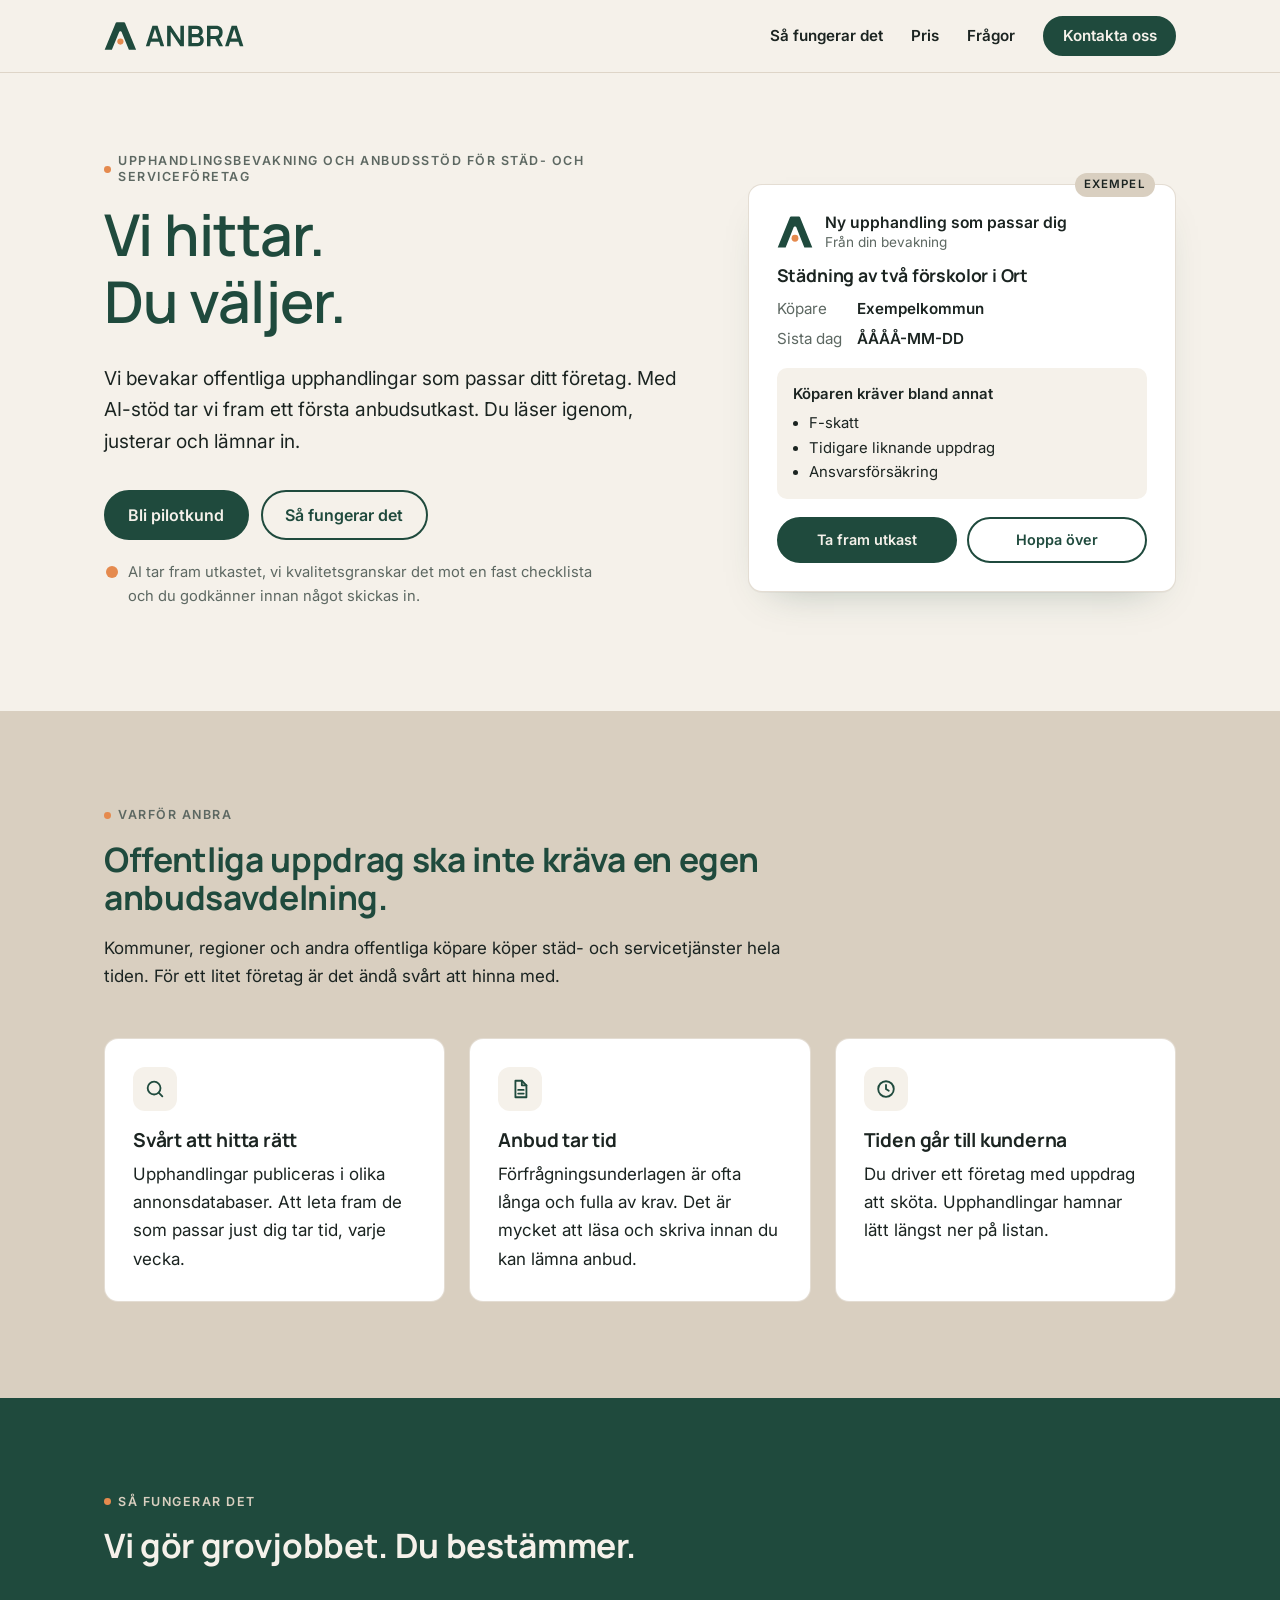
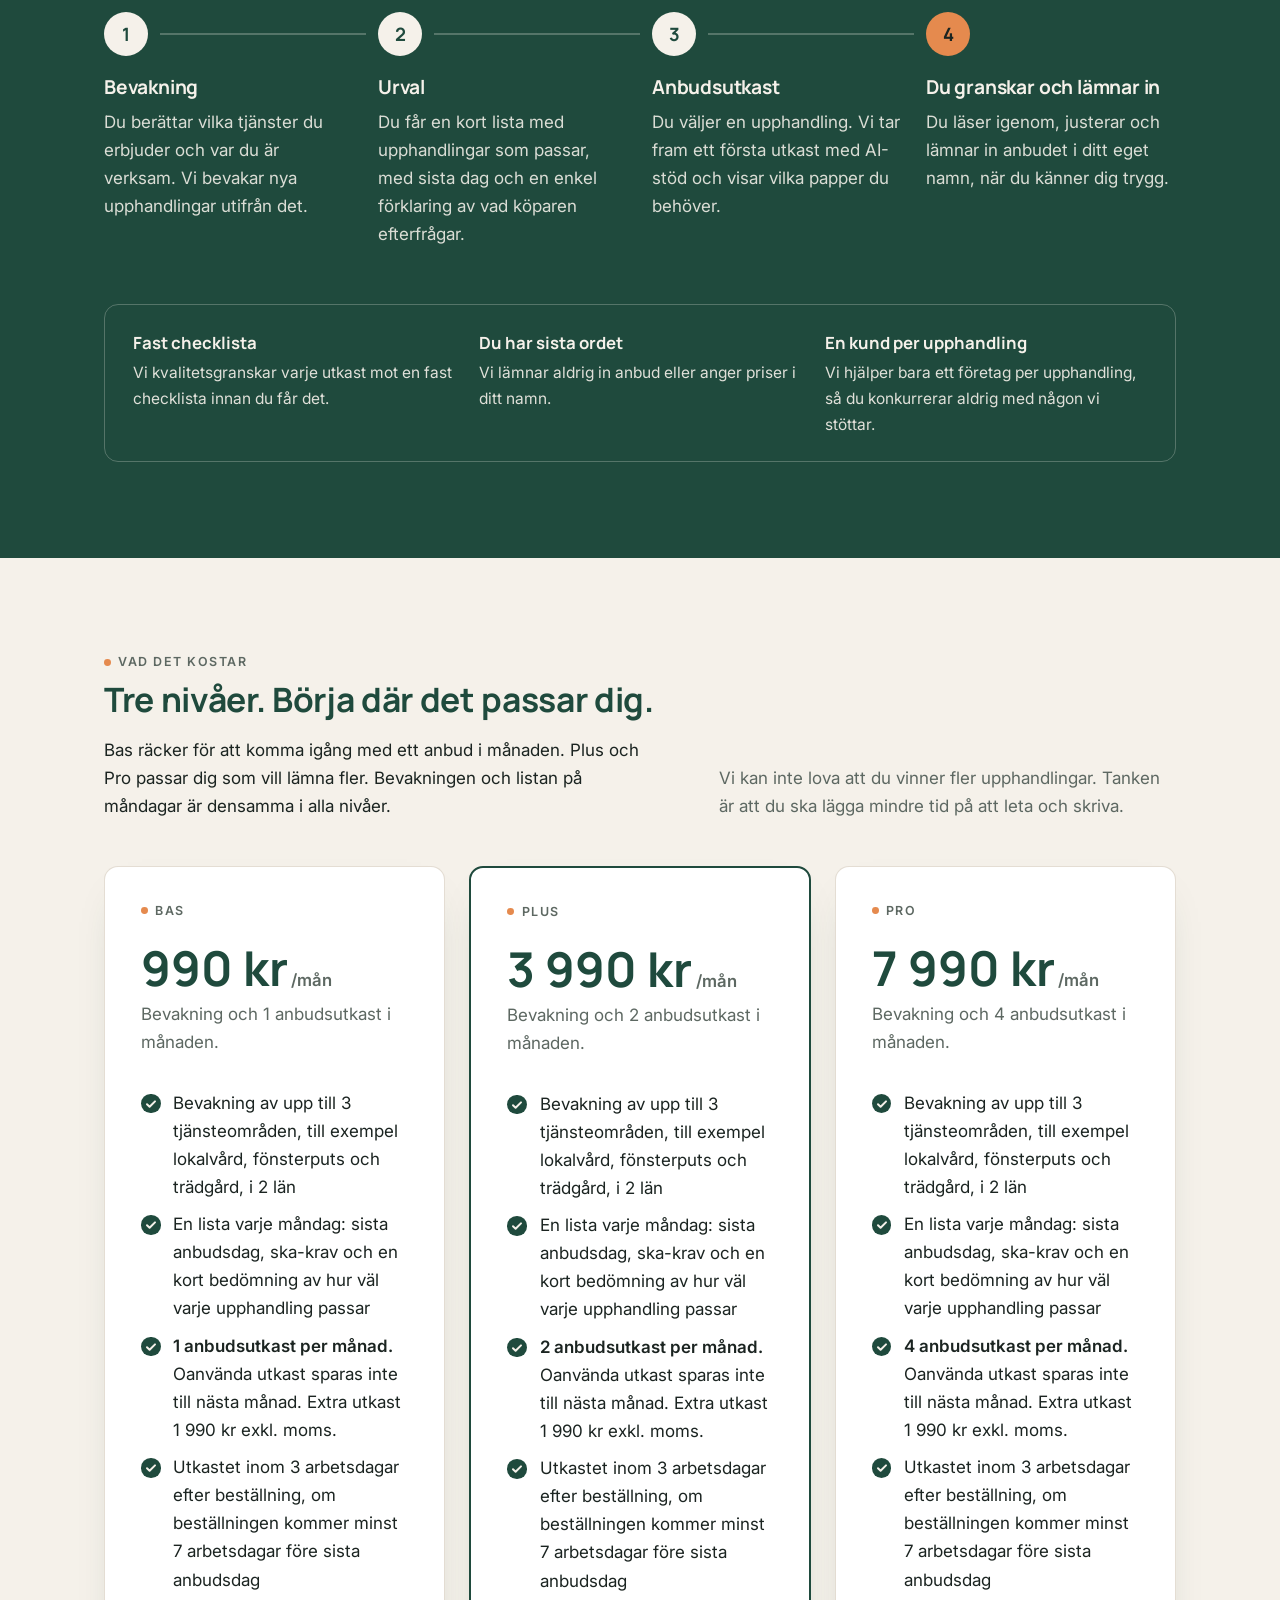
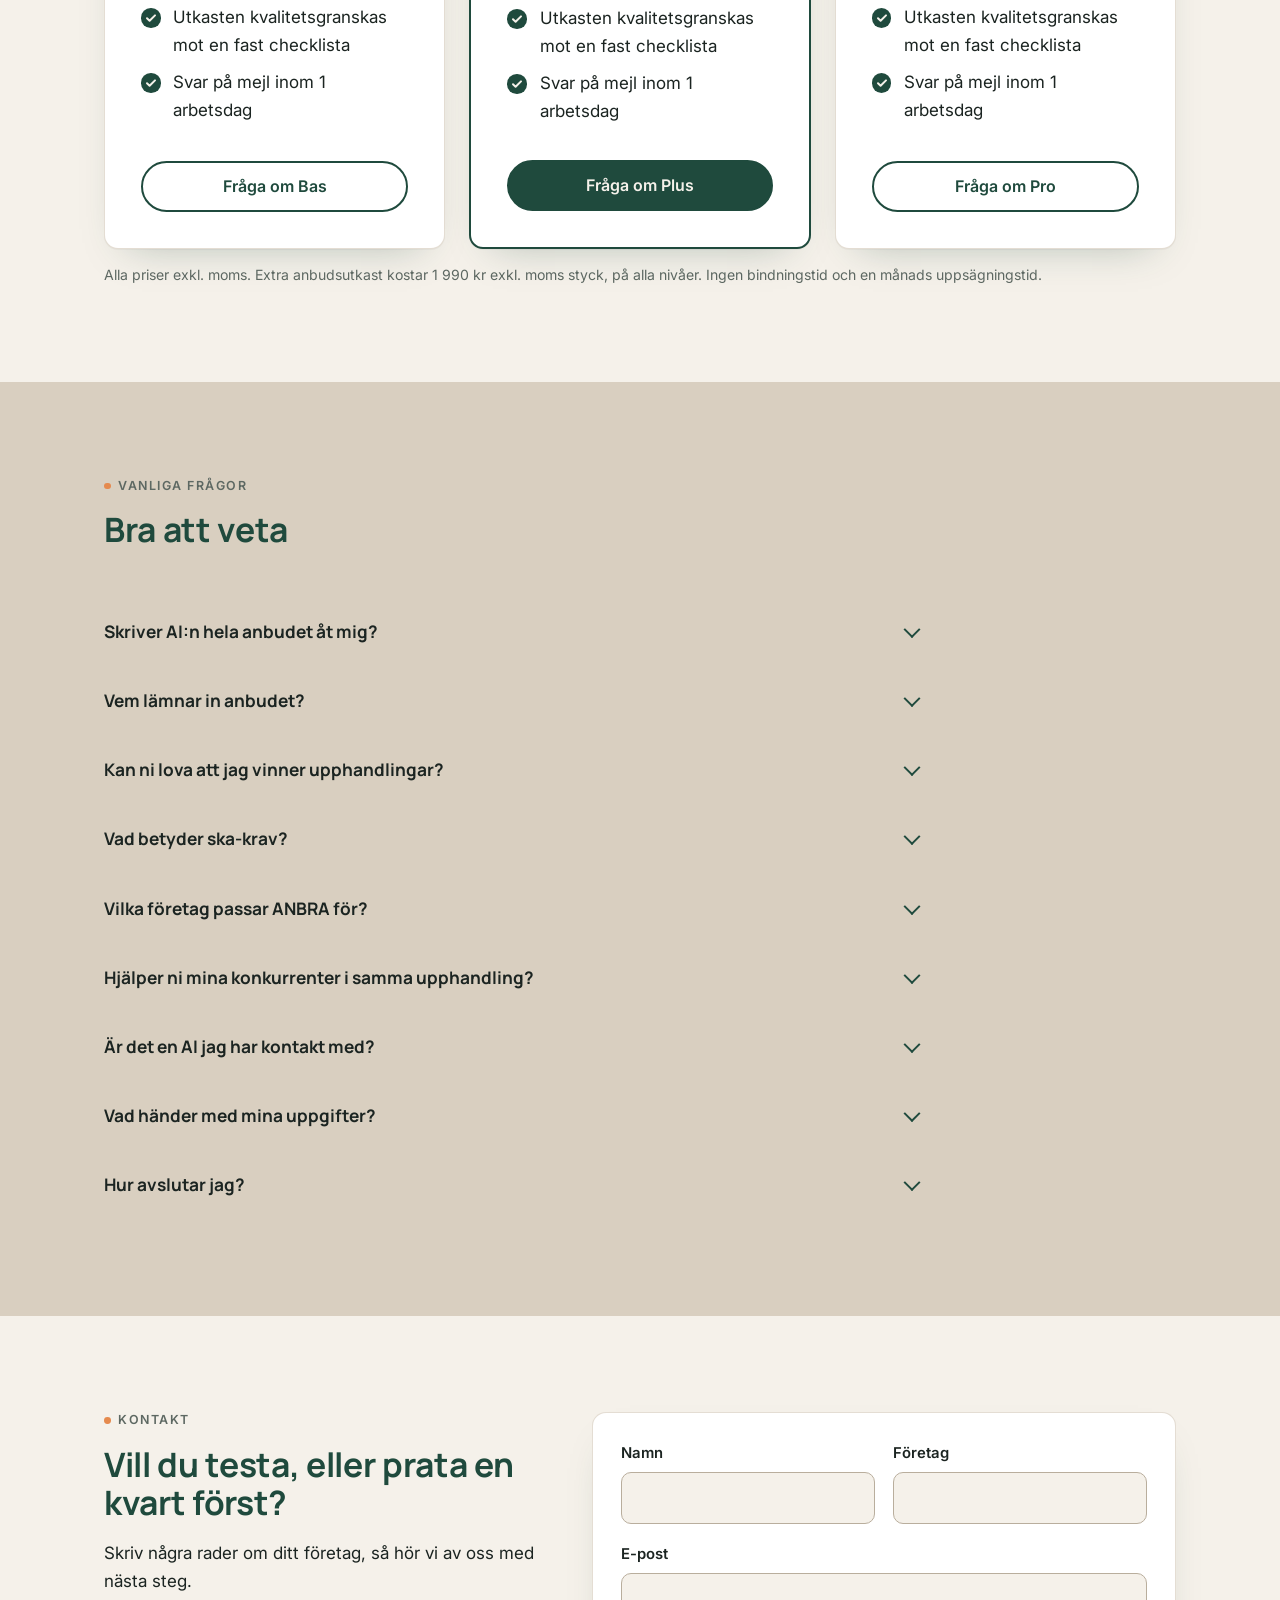
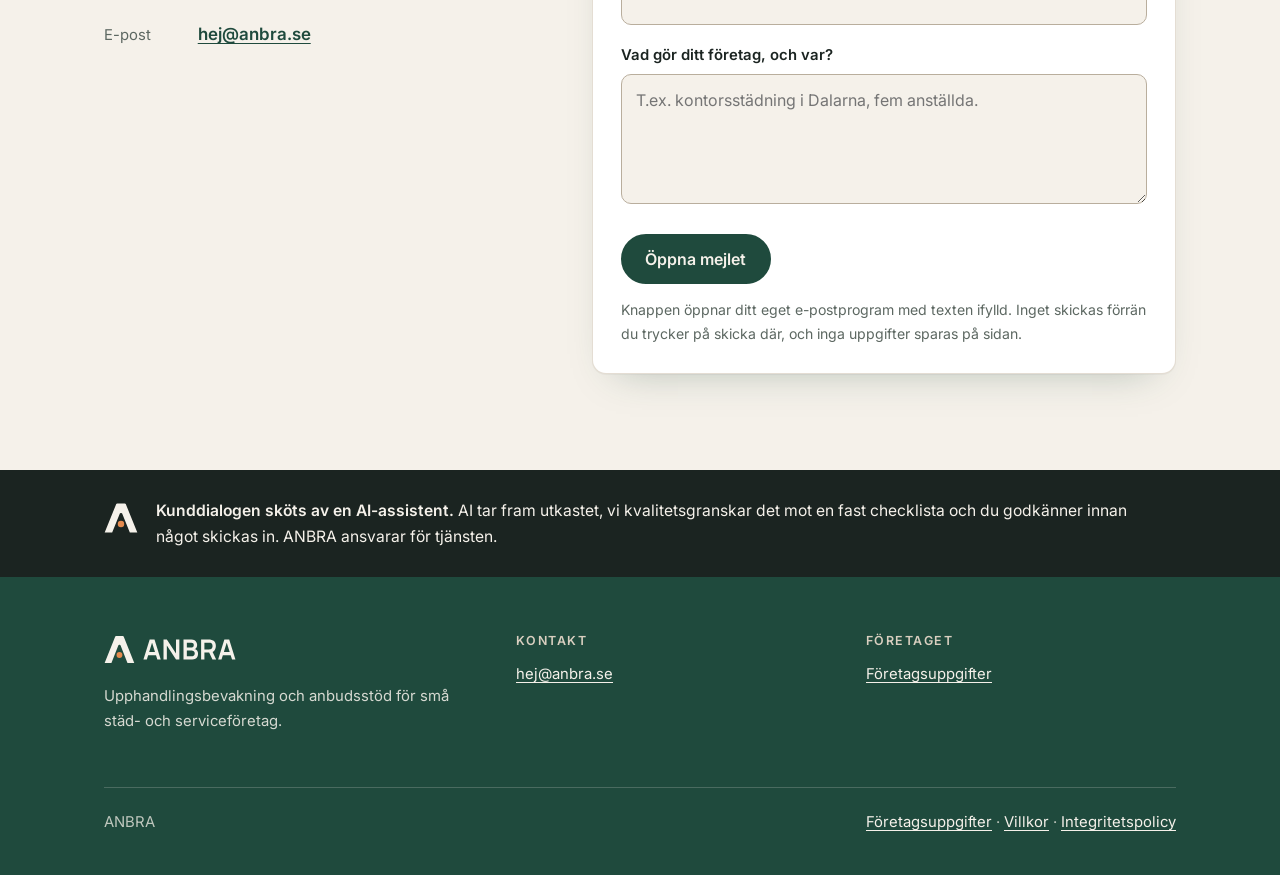
==== index.html @ 2fdb0f01 "Publicera anbra.se" ====
<!doctype html>
<html lang="sv">
<head>
<meta charset="utf-8">
<meta name="viewport" content="width=device-width, initial-scale=1">
<title>ANBRA – upphandlingsbevakning och anbudsutkast för städ- och serviceföretag</title>
<meta name="description" content="ANBRA bevakar offentliga upphandlingar som passar ditt städ- eller serviceföretag och tar fram ett första anbudsutkast med AI-stöd. Du granskar, justerar och lämnar in.">
<link rel="canonical" href="https://anbra.se/">
<meta name="theme-color" content="#1F4A3D">
<meta property="og:type" content="website">
<meta property="og:locale" content="sv_SE">
<meta property="og:site_name" content="ANBRA">
<meta property="og:title" content="ANBRA – Vi hittar. Du väljer.">
<meta property="og:description" content="Upphandlingsbevakning och AI-assisterade anbudsutkast för små städ- och serviceföretag. Du granskar och lämnar in.">
<meta property="og:url" content="https://anbra.se/">
<meta property="og:image" content="https://anbra.se/assets/img/og-bild.png">
<meta property="og:image:width" content="1200">
<meta property="og:image:height" content="630">
<meta property="og:image:alt" content="ANBRA logotyp med texten Vi hittar. Du väljer.">
<meta name="twitter:card" content="summary_large_image">
<link rel="icon" href="/favicon.ico" sizes="any">
<link rel="icon" href="/favicon.svg" type="image/svg+xml">
<link rel="apple-touch-icon" href="/apple-touch-icon.png">
<link rel="preload" href="assets/fonts/Manrope-var.woff2" as="font" type="font/woff2" crossorigin>
<link rel="preload" href="assets/fonts/Inter-var.woff2" as="font" type="font/woff2" crossorigin>
<link rel="stylesheet" href="assets/css/stil.css">
<script type="application/ld+json">
{"@context":"https://schema.org","@type":"Organization","name":"ANBRA","url":"https://anbra.se/","email":"hej@anbra.se","logo":"https://anbra.se/assets/img/ikon-512.png","parentOrganization":{"@type":"Organization","name":"Heroutech Enterprice AB","legalName":"Heroutech Enterprice AB","taxID":"556583-5187","address":{"@type":"PostalAddress","streetAddress":"Långsvedsvägen 8","postalCode":"774 62","addressLocality":"Avesta","addressCountry":"SE"}}}
</script>
</head>
<body>
<a class="skip" href="#innehall">Hoppa till innehållet</a>

<header class="topp">
  <div class="wrap">
    <a class="logo" href="#" aria-label="ANBRA – till början"><img src="assets/img/ANBRA-logotyp-primar.svg" alt="ANBRA" width="140" height="35"></a>
    <nav class="meny" aria-label="Huvudmeny">
      <a href="#sa-fungerar-det">Så fungerar det</a>
      <a href="#pris">Pris</a>
      <a href="#fragor">Frågor</a>
      <a class="knapp knapp--fylld" href="#kontakt">Kontakta oss</a>
    </nav>
  </div>
</header>

<main id="innehall">

<section class="hero" aria-labelledby="hero-rubrik">
  <div class="wrap">
    <div>
      <p class="etikett">Upphandlingsbevakning och anbudsstöd för städ- och serviceföretag</p>
      <h1 id="hero-rubrik">Vi hittar.<br>Du väljer.</h1>
      <p class="ingress">Vi bevakar offentliga upphandlingar som passar ditt företag. Med AI-stöd tar vi fram ett första anbudsutkast. Du läser igenom, justerar och lämnar in.</p>
      <div class="knappar">
        <a class="knapp knapp--fylld" href="mailto:hej@anbra.se?subject=Jag%20vill%20veta%20mer%20om%20piloten">Bli pilotkund</a>
        <a class="knapp knapp--kant" href="#sa-fungerar-det">Så fungerar det</a>
      </div>
      <p class="notis-rad"><svg width="16" height="16" viewBox="0 0 16 16" aria-hidden="true"><circle cx="8" cy="8" r="6" fill="#E58A4E"/></svg>
      <span>AI tar fram utkastet, vi kvalitetsgranskar det mot en fast checklista och du godkänner innan något skickas in.</span></p>
    </div>

    <figure class="kort exempel" aria-label="Exempel på hur en bevakningsnotis kan se ut">
      <span class="flagga">Exempel</span>
      <div class="rubrikrad">
        <img src="assets/img/ANBRA-symbol-primar.svg" alt="" width="36" height="38">
        <p><strong>Ny upphandling som passar dig</strong>Från din bevakning</p>
      </div>
      <h3>Städning av två förskolor i Ort</h3>
      <dl>
        <dt>Köpare</dt><dd>Exempelkommun</dd>
        <dt>Sista dag</dt><dd>ÅÅÅÅ-MM-DD</dd>
      </dl>
      <div class="lista">
        <p>Köparen kräver bland annat</p>
        <ul>
          <li>F-skatt</li>
          <li>Tidigare liknande uppdrag</li>
          <li>Ansvarsförsäkring</li>
        </ul>
      </div>
      <div class="val" aria-hidden="true"><span>Ta fram utkast</span><span>Hoppa över</span></div>
    </figure>
  </div>
</section>

<section class="sektion sektion--sand problem" aria-labelledby="problem-rubrik">
  <div class="wrap">
    <div class="huvud">
      <p class="etikett">Varför ANBRA</p>
      <h2 id="problem-rubrik">Offentliga uppdrag ska inte kräva en egen anbudsavdelning.</h2>
      <p>Kommuner, regioner och andra offentliga köpare köper städ- och servicetjänster hela tiden. För ett litet företag är det ändå svårt att hinna med.</p>
    </div>
    <div class="tre">
      <div class="kort">
        <div class="ikon" aria-hidden="true"><svg width="22" height="22" viewBox="0 0 24 24" fill="none" stroke="#1F4A3D" stroke-width="2" stroke-linecap="round"><circle cx="11" cy="11" r="7"/><path d="M20 20l-4-4"/></svg></div>
        <h3>Svårt att hitta rätt</h3>
        <p>Upphandlingar publiceras i olika annonsdatabaser. Att leta fram de som passar just dig tar tid, varje vecka.</p>
      </div>
      <div class="kort">
        <div class="ikon" aria-hidden="true"><svg width="22" height="22" viewBox="0 0 24 24" fill="none" stroke="#1F4A3D" stroke-width="2" stroke-linecap="round" stroke-linejoin="round"><path d="M7 3h7l5 5v13H7z"/><path d="M14 3v5h5M10 13h6M10 17h6"/></svg></div>
        <h3>Anbud tar tid</h3>
        <p>Förfrågningsunderlagen är ofta långa och fulla av krav. Det är mycket att läsa och skriva innan du kan lämna anbud.</p>
      </div>
      <div class="kort">
        <div class="ikon" aria-hidden="true"><svg width="22" height="22" viewBox="0 0 24 24" fill="none" stroke="#1F4A3D" stroke-width="2" stroke-linecap="round"><circle cx="12" cy="12" r="8.5"/><path d="M12 7.5V12l3 2"/></svg></div>
        <h3>Tiden går till kunderna</h3>
        <p>Du driver ett företag med uppdrag att sköta. Upphandlingar hamnar lätt längst ner på listan.</p>
      </div>
    </div>
  </div>
</section>

<section class="sektion sektion--skog" id="sa-fungerar-det" aria-labelledby="steg-rubrik">
  <div class="wrap">
    <div class="huvud">
      <p class="etikett">Så fungerar det</p>
      <h2 id="steg-rubrik">Vi gör grovjobbet. Du bestämmer.</h2>
    </div>
    <ol class="steg">
      <li>
        <h3>Bevakning</h3>
        <p>Du berättar vilka tjänster du erbjuder och var du är verksam. Vi bevakar nya upphandlingar utifrån det.</p>
      </li>
      <li>
        <h3>Urval</h3>
        <p>Du får en kort lista med upphandlingar som passar, med sista dag och en enkel förklaring av vad köparen efterfrågar.</p>
      </li>
      <li>
        <h3>Anbudsutkast</h3>
        <p>Du väljer en upphandling. Vi tar fram ett första utkast med AI-stöd och visar vilka papper du behöver.</p>
      </li>
      <li>
        <h3>Du granskar och lämnar in</h3>
        <p>Du läser igenom, justerar och lämnar in anbudet i ditt eget namn, när du känner dig trygg.</p>
      </li>
    </ol>
    <div class="ansvar">
      <p><strong>Fast checklista</strong>Vi kvalitetsgranskar varje utkast mot en fast checklista innan du får det.</p>
      <p><strong>Du har sista ordet</strong>Vi lämnar aldrig in anbud eller anger priser i ditt namn.</p>
      <p><strong>En kund per upphandling</strong>Vi hjälper bara ett företag per upphandling, så du konkurrerar aldrig med någon vi stöttar.</p>
    </div>
  </div>
</section>

<section class="sektion pris" id="pris" aria-labelledby="pris-rubrik">
  <div class="wrap">
    <div class="pris-intro">
      <div>
        <p class="etikett">Vad det kostar</p>
        <h2 id="pris-rubrik">Tre nivåer. Börja där det passar dig.</h2>
        <p>Bas räcker för att komma igång med ett anbud i månaden. Plus och Pro passar dig som vill lämna fler. Bevakningen och listan på måndagar är densamma i alla nivåer.</p>
      </div>
      <p class="sten">Vi kan inte lova att du vinner fler upphandlingar. Tanken är att du ska lägga mindre tid på att leta och skriva.</p>
    </div>

    <div class="paket">
      <div class="kort priskort">
        <p class="etikett">Bas</p>
        <p class="belopp">990&nbsp;kr<small>/mån</small></p>
        <p class="under">Bevakning och 1 anbudsutkast i månaden.</p>
        <ul class="bock">
          <li>Bevakning av upp till 3 tjänsteområden, till exempel lokalvård, fönsterputs och trädgård, i 2 län</li>
          <li>En lista varje måndag: sista anbudsdag, ska-krav och en kort bedömning av hur väl varje upphandling passar</li>
          <li><strong>1 anbudsutkast per månad.</strong> Oanvända utkast sparas inte till nästa månad. Extra utkast 1 990 kr exkl. moms.</li>
          <li>Utkastet inom 3 arbetsdagar efter beställning, om beställningen kommer minst 7 arbetsdagar före sista anbudsdag</li>
          <li>Utkasten kvalitetsgranskas mot en fast checklista</li>
          <li>Svar på mejl inom 1 arbetsdag</li>
        </ul>
        <a class="knapp knapp--kant" href="mailto:hej@anbra.se?subject=Jag%20vill%20veta%20mer%20om%20Bas">Fråga om Bas</a>
      </div>
      <div class="kort priskort priskort--plus">
        <p class="etikett">Plus</p>
        <p class="belopp">3&nbsp;990&nbsp;kr<small>/mån</small></p>
        <p class="under">Bevakning och 2 anbudsutkast i månaden.</p>
        <ul class="bock">
          <li>Bevakning av upp till 3 tjänsteområden, till exempel lokalvård, fönsterputs och trädgård, i 2 län</li>
          <li>En lista varje måndag: sista anbudsdag, ska-krav och en kort bedömning av hur väl varje upphandling passar</li>
          <li><strong>2 anbudsutkast per månad.</strong> Oanvända utkast sparas inte till nästa månad. Extra utkast 1 990 kr exkl. moms.</li>
          <li>Utkastet inom 3 arbetsdagar efter beställning, om beställningen kommer minst 7 arbetsdagar före sista anbudsdag</li>
          <li>Utkasten kvalitetsgranskas mot en fast checklista</li>
          <li>Svar på mejl inom 1 arbetsdag</li>
        </ul>
        <a class="knapp knapp--fylld" href="mailto:hej@anbra.se?subject=Jag%20vill%20veta%20mer%20om%20Plus">Fråga om Plus</a>
      </div>
      <div class="kort priskort">
        <p class="etikett">Pro</p>
        <p class="belopp">7&nbsp;990&nbsp;kr<small>/mån</small></p>
        <p class="under">Bevakning och 4 anbudsutkast i månaden.</p>
        <ul class="bock">
          <li>Bevakning av upp till 3 tjänsteområden, till exempel lokalvård, fönsterputs och trädgård, i 2 län</li>
          <li>En lista varje måndag: sista anbudsdag, ska-krav och en kort bedömning av hur väl varje upphandling passar</li>
          <li><strong>4 anbudsutkast per månad.</strong> Oanvända utkast sparas inte till nästa månad. Extra utkast 1 990 kr exkl. moms.</li>
          <li>Utkastet inom 3 arbetsdagar efter beställning, om beställningen kommer minst 7 arbetsdagar före sista anbudsdag</li>
          <li>Utkasten kvalitetsgranskas mot en fast checklista</li>
          <li>Svar på mejl inom 1 arbetsdag</li>
        </ul>
        <a class="knapp knapp--kant" href="mailto:hej@anbra.se?subject=Jag%20vill%20veta%20mer%20om%20Pro">Fråga om Pro</a>
      </div>
    </div>
    <p class="finstilt pris-fot">Alla priser exkl. moms. Extra anbudsutkast kostar 1 990 kr exkl. moms styck, på alla nivåer. Ingen bindningstid och en månads uppsägningstid.</p>
  </div>
</section>

<section class="sektion sektion--sand" id="fragor" aria-labelledby="faq-rubrik">
  <div class="wrap">
    <div class="huvud">
      <p class="etikett">Vanliga frågor</p>
      <h2 id="faq-rubrik">Bra att veta</h2>
    </div>
    <div class="faq">
      <details>
        <summary>Skriver AI:n hela anbudet åt mig?</summary>
        <div class="svar"><p>Nej, det är ett utkast. AI tar fram utkastet, vi kvalitetsgranskar det mot en fast checklista och du godkänner innan något skickas in. AI kan göra fel, så din egen granskning är en viktig del av arbetet.</p></div>
      </details>
      <details>
        <summary>Vem lämnar in anbudet?</summary>
        <div class="svar"><p>Det gör du, i ditt eget namn. Vi lämnar aldrig in anbud åt dig och anger aldrig pris utan ditt godkännande.</p></div>
      </details>
      <details>
        <summary>Kan ni lova att jag vinner upphandlingar?</summary>
        <div class="svar"><p>Nej. Ingen kan lova det. Vi hjälper dig att hitta upphandlingar som passar och att komma igång snabbare med anbudet. Hur det utvärderas bestämmer köparen.</p></div>
      </details>
      <details>
        <summary>Vad betyder ska-krav?</summary>
        <div class="svar"><p>Ska-krav är krav som måste uppfyllas för att anbudet ska gå vidare, till exempel F-skatt, en försäkring eller tidigare liknande uppdrag. Vi visar vilka krav som finns och vilka papper du behöver.</p></div>
      </details>
      <details>
        <summary>Vilka företag passar ANBRA för?</summary>
        <div class="svar"><p>Små företag inom städ, trädgård och liknande servicetjänster. Vi tar inte fram underlag för bygg-, anläggnings- eller installationsuppdrag.</p></div>
      </details>
      <details>
        <summary>Hjälper ni mina konkurrenter i samma upphandling?</summary>
        <div class="svar"><p>Nej. Vi tar fram utkast åt högst ett företag per upphandling. Vi arbetar heller aldrig åt de offentliga köparna.</p></div>
      </details>
      <details>
        <summary>Är det en AI jag har kontakt med?</summary>
        <div class="svar"><p>Ja. Kunddialogen sköts av AI-assistenter, och det står i första meningen i varje ny kontakt och i signaturen. All kontakt sker via e-post till <a href="mailto:hej@anbra.se">hej@anbra.se</a>. ANBRA ansvarar för tjänsten.</p></div>
      </details>
      <details>
        <summary>Vad händer med mina uppgifter?</summary>
        <div class="svar"><p>Uppgifterna du lämnar används bara för att leverera tjänsten till dig. Läs mer i vår <a href="integritetspolicy.html">integritetspolicy</a>.</p></div>
      </details>
      <details>
        <summary>Hur avslutar jag?</summary>
        <div class="svar"><p>Abonnemanget har ingen bindningstid och en månads uppsägningstid. Du säger upp via e-post till <a href="mailto:hej@anbra.se">hej@anbra.se</a>. Läs mer i <a href="villkor.html">villkoren</a>.</p></div>
      </details>
    </div>
  </div>
</section>

<section class="sektion kontakt" id="kontakt" aria-labelledby="kontakt-rubrik">
  <div class="wrap">
    <div>
      <p class="etikett">Kontakt</p>
      <h2 id="kontakt-rubrik">Vill du testa, eller prata en kvart först?</h2>
      <p>Skriv några rader om ditt företag, så hör vi av oss med nästa steg.</p>
      <ul class="kontaktlista">
        <li><span>E-post</span><a href="mailto:hej@anbra.se">hej@anbra.se</a></li>
      </ul>
    </div>
    <form class="kort" id="kontaktform" action="mailto:hej@anbra.se" method="post" enctype="text/plain">
      <div class="tva">
        <div class="falt"><label for="namn">Namn</label><input id="namn" name="Namn" autocomplete="name" required></div>
        <div class="falt"><label for="foretag">Företag</label><input id="foretag" name="Företag" autocomplete="organization"></div>
      </div>
      <div class="falt"><label for="epost">E-post</label><input id="epost" name="E-post" type="email" autocomplete="email" required></div>
      <div class="falt"><label for="meddelande">Vad gör ditt företag, och var?</label><textarea id="meddelande" name="Meddelande" placeholder="T.ex. kontorsstädning i Dalarna, fem anställda."></textarea></div>
      <button class="knapp knapp--fylld" type="submit">Öppna mejlet</button>
      <p class="finstilt">Knappen öppnar ditt eget e-postprogram med texten ifylld. Inget skickas förrän du trycker på skicka där, och inga uppgifter sparas på sidan.</p>
    </form>
  </div>
</section>

</main>

<aside class="ai-rad" aria-label="Om AI-assistans">
  <div class="wrap">
    <img src="assets/img/ANBRA-symbol-negativ.svg" alt="" width="34" height="36">
    <p><strong>Kunddialogen sköts av en AI-assistent.</strong> AI tar fram utkastet, vi kvalitetsgranskar det mot en fast checklista och du godkänner innan något skickas in. ANBRA ansvarar för tjänsten.</p>
  </div>
</aside>

<footer class="fot">
  <div class="wrap">
    <div>
      <img src="assets/img/ANBRA-logotyp-negativ.svg" alt="ANBRA" width="132" height="33">
      <p>Upphandlingsbevakning och anbudsstöd för små städ- och serviceföretag.</p>
    </div>
    <div>
      <h3>Kontakt</h3>
      <p><a href="mailto:hej@anbra.se">hej@anbra.se</a></p>
    </div>
    <div>
      <h3>Företaget</h3>
      <p><a href="foretagsuppgifter.html">Företagsuppgifter</a></p>
    </div>
    <div class="botten">
      <span>ANBRA</span>
      <span><a href="foretagsuppgifter.html">Företagsuppgifter</a> · <a href="villkor.html">Villkor</a> · <a href="integritetspolicy.html">Integritetspolicy</a></span>
    </div>
  </div>
</footer>

<script>
/* Bygger ett mejl av formuläret (ingen tredjepartstjänst). Utan JS används form action="mailto:". */
document.getElementById('kontaktform').addEventListener('submit', function (e) {
  e.preventDefault();
  var f = e.target, v = function (n) { return f.elements[n].value.trim(); };
  var body = 'Namn: ' + v('Namn') + '\nFöretag: ' + v('Företag') + '\nE-post: ' + v('E-post') + '\n\n' + v('Meddelande');
  location.href = 'mailto:hej@anbra.se?subject=' + encodeURIComponent('Intresse för ANBRA' + (v('Företag') ? ' – ' + v('Företag') : '')) + '&body=' + encodeURIComponent(body);
});
</script>
</body>
</html>
---- assets/css/stil.css ----
/* ANBRA – webb. Profil v2 (Öppna A:et / Skog & aprikos). Färger från palett/ANBRA-farger.css */
@font-face{font-family:"Manrope";src:url("../fonts/Manrope-var.woff2") format("woff2");font-weight:600 700;font-display:swap}
@font-face{font-family:"Inter";src:url("../fonts/Inter-var.woff2") format("woff2");font-weight:400 600;font-display:swap}
:root{
  --skog:#1F4A3D;--black:#1B2421;--linne:#F5F1EA;--sand:#D9CFC0;--aprikos:#E58A4E;--sten:#5D6862;--vit:#fff;
  --rubrik:"Manrope",Arial,sans-serif;--text:"Inter",Arial,sans-serif;
  --max:1120px;--r:14px;
}
*,*::before,*::after{box-sizing:border-box}
html{scroll-behavior:smooth;-webkit-text-size-adjust:100%}
@media (prefers-reduced-motion:reduce){html{scroll-behavior:auto}}
body{margin:0;background:var(--linne);color:var(--black);font:400 1.0625rem/1.65 var(--text);text-rendering:optimizeLegibility}
img,svg{display:block;max-width:100%;height:auto}
a{color:var(--skog);text-underline-offset:.18em}
a:hover{text-decoration-thickness:2px}
:focus-visible{outline:3px solid var(--aprikos);outline-offset:3px;border-radius:4px}
h1,h2,h3{font-family:var(--rubrik);color:var(--skog);line-height:1.15;margin:0 0 .5em;letter-spacing:-.01em}
h1{font-weight:600;font-size:clamp(2.5rem,5.2vw,3.6rem)}
h2{font-weight:700;font-size:clamp(1.6rem,3vw,2.1rem)}
h3{font-weight:700;font-size:1.2rem}
p{margin:0 0 1em}
.wrap{max-width:var(--max);margin:0 auto;padding:0 24px}
.etikett{font:600 .78rem/1.3 var(--text);letter-spacing:.12em;text-transform:uppercase;color:var(--sten);margin:0 0 1rem;display:flex;align-items:center;gap:.6em}
.etikett::before{content:"";width:.55em;height:.55em;border-radius:50%;background:var(--aprikos);flex:none}
.ingress{font-size:1.2rem;color:var(--black);max-width:36em}
.sten{color:var(--sten)}
.skip{position:absolute;left:-9999px;top:0;background:var(--skog);color:var(--linne);padding:.6em 1em;z-index:10}
.skip:focus{left:12px;top:12px}
.ph{background:#fff3e9;border:1px dashed var(--aprikos);border-radius:4px;padding:0 .3em;color:var(--black);font-weight:600;-webkit-box-decoration-break:clone;box-decoration-break:clone;overflow-wrap:anywhere}

/* Knappar */
.knapp{display:inline-flex;align-items:center;gap:.5em;font:600 1rem/1 var(--text);padding:.95em 1.4em;border-radius:999px;text-decoration:none;border:2px solid var(--skog);transition:background .15s,color .15s;cursor:pointer}
.knapp--fylld{background:var(--skog);color:var(--linne)}
.knapp--fylld:hover{background:var(--black);border-color:var(--black)}
.knapp--kant{background:transparent;color:var(--skog)}
.knapp--kant:hover{background:var(--skog);color:var(--linne)}
.knapp--ljus{background:var(--linne);color:var(--skog);border-color:var(--linne)}
.knapp--ljus:hover{background:var(--sand);border-color:var(--sand)}

/* Sidhuvud */
.topp{position:sticky;top:0;z-index:5;background:rgba(245,241,234,.94);backdrop-filter:saturate(1.2) blur(8px);border-bottom:1px solid rgba(217,207,192,.8)}
.topp .wrap{display:flex;align-items:center;justify-content:space-between;gap:24px;height:72px}
.logo img{width:140px}
.meny{display:flex;align-items:center;gap:28px}
.meny a{font-weight:600;font-size:.95rem;text-decoration:none;color:var(--black)}
.meny a:hover{color:var(--skog);text-decoration:underline}
.meny .knapp{color:var(--linne);padding:.7em 1.15em;font-size:.95rem}
.meny .knapp:hover{text-decoration:none}

/* Hero */
.hero{padding:80px 0 88px}
.hero .wrap{display:grid;grid-template-columns:1.15fr .85fr;gap:64px;align-items:center}
.hero .knappar{display:flex;flex-wrap:wrap;gap:12px;margin:2rem 0 1.25rem}
.hero .notis-rad{font-size:.92rem;color:var(--sten);display:flex;gap:.55em;align-items:flex-start;max-width:34em}
.hero .notis-rad svg{flex:none;margin-top:.25em}
.kort{background:var(--vit);border-radius:var(--r);padding:28px;box-shadow:0 1px 0 rgba(27,36,33,.04),0 18px 40px -24px rgba(31,74,61,.35);border:1px solid rgba(217,207,192,.7)}
.exempel{position:relative}
.exempel .flagga{position:absolute;top:-12px;right:20px;background:var(--sand);color:var(--black);font:600 .72rem/1 var(--text);letter-spacing:.1em;text-transform:uppercase;padding:.55em .8em;border-radius:999px}
.exempel .rubrikrad{display:flex;gap:12px;align-items:center;margin-bottom:14px}
.exempel .rubrikrad img{width:36px}
.exempel .rubrikrad p{margin:0;font-size:.85rem;color:var(--sten);line-height:1.3}
.exempel .rubrikrad strong{display:block;color:var(--black);font-size:.98rem}
.exempel h3{font-size:1.1rem;color:var(--black);margin:.2em 0 .6em}
.exempel dl{display:grid;grid-template-columns:auto 1fr;gap:.35em 1em;margin:0 0 1.1em;font-size:.95rem}
.exempel dt{color:var(--sten)}
.exempel dd{margin:0;font-weight:600}
.exempel .lista{margin:0 0 1.2em;padding:14px 16px;background:var(--linne);border-radius:10px;font-size:.93rem}
.exempel .lista p{margin:0 0 .3em;font-weight:600}
.exempel .lista ul{margin:0;padding-left:1.1em}
.exempel .val{display:flex;gap:10px}
.exempel .val span{flex:1;text-align:center;font-weight:600;font-size:.9rem;padding:.65em;border-radius:999px;border:2px solid var(--skog);color:var(--skog)}
.exempel .val span:first-child{background:var(--skog);color:var(--linne)}

/* Sektioner */
.sektion{padding:96px 0}
.sektion--sand{background:var(--sand)}
.sektion--skog{background:var(--skog);color:var(--linne)}
.sektion--skog h2,.sektion--skog h3{color:var(--linne)}
.sektion--skog .etikett{color:var(--sand)}
.sektion--skog a{color:var(--linne)}
.huvud{max-width:42em;margin-bottom:48px}
.tre{display:grid;grid-template-columns:repeat(3,1fr);gap:24px}
.problem .kort{box-shadow:none}
.problem .kort h3{color:var(--black)}
.problem .kort p:last-child{margin:0}
.ikon{width:44px;height:44px;border-radius:12px;background:var(--linne);display:grid;place-items:center;margin-bottom:18px}

/* Steg */
.steg{list-style:none;margin:0;padding:0;display:grid;grid-template-columns:repeat(4,1fr);gap:24px;counter-reset:steg}
.steg li{position:relative;padding-top:64px}
.steg li::before{counter-increment:steg;content:counter(steg);position:absolute;top:0;left:0;width:44px;height:44px;border-radius:50%;background:var(--linne);color:var(--skog);font:700 1.15rem/44px var(--rubrik);text-align:center}
.steg li::after{content:"";position:absolute;top:21px;left:56px;right:-12px;height:2px;background:rgba(245,241,234,.25)}
.steg li:last-child::after{display:none}
.steg li:last-child::before{background:var(--aprikos);color:var(--black)}
.steg p{color:rgba(245,241,234,.88);margin:0}
.ansvar{margin-top:56px;padding:24px 28px;border:1px solid rgba(245,241,234,.25);border-radius:var(--r);display:grid;grid-template-columns:repeat(3,1fr);gap:24px}
.ansvar p{margin:0;font-size:.97rem;color:rgba(245,241,234,.9)}
.ansvar strong{display:block;color:var(--linne);font-family:var(--rubrik);font-size:1.05rem;margin-bottom:.2em}

/* Pris */
.pris .wrap{display:block}
.pris-intro{display:grid;grid-template-columns:1.1fr .9fr;gap:56px;align-items:end;margin-bottom:32px}
.pris-intro p{margin:0 0 .8em}
.pris-intro .sten{margin:0 0 .8em}
.pilot-rad{display:flex;align-items:center;justify-content:space-between;gap:24px;background:var(--sand);border-left:4px solid var(--aprikos);border-radius:var(--r);padding:20px 24px;margin:0 0 36px}
.pilot-rad p{margin:0;max-width:44em}
.pilot-rad strong{font-family:var(--rubrik);color:var(--skog)}
.pilot-rad .knapp{flex:none}
.paket{display:grid;grid-template-columns:repeat(3,1fr);gap:24px;align-items:stretch}
.paket .priskort{display:flex;flex-direction:column}
.paket .priskort .bock{flex:1}
.priskort--plus{position:relative;border:2px solid var(--skog)}
.priskort--plus .flagga{position:absolute;top:-13px;right:24px;background:var(--aprikos);color:var(--black);font:600 .74rem/1 var(--text);letter-spacing:.06em;text-transform:uppercase;padding:.6em .9em;border-radius:999px}
.pris-fot{margin-top:24px}
.priskort{padding:36px}
.priskort .belopp{font:700 clamp(2.4rem,4vw,3rem)/1 var(--rubrik);color:var(--skog);margin:.2em 0 .15em;font-variant-numeric:tabular-nums}
.priskort .belopp small{font:600 1.05rem var(--text);color:var(--sten);margin-left:.2em}
.priskort .under{color:var(--sten);margin:0 0 1.4em}
.priskort hr{border:0;border-top:1px solid var(--sand);margin:1.5em 0}
.bock{list-style:none;padding:0;margin:0 0 1.5em}
.bock li{position:relative;padding-left:1.9em;margin:.55em 0}
.bock li::before{content:"";position:absolute;left:0;top:.3em;width:1.15em;height:1.15em;border-radius:50%;background:var(--skog) url("data:image/svg+xml,%3Csvg xmlns='http://www.w3.org/2000/svg' viewBox='0 0 16 16'%3E%3Cpath d='M4 8.3l2.6 2.5L12 5.4' fill='none' stroke='%23F5F1EA' stroke-width='2' stroke-linecap='round' stroke-linejoin='round'/%3E%3C/svg%3E") center/80% no-repeat}
.priskort .knapp{width:100%;justify-content:center}
.finstilt{font-size:.88rem;color:var(--sten);margin:1em 0 0}

/* FAQ */
.faq{max-width:820px}
.faq details{border-bottom:1px solid var(--sand)}
.faq details:first-of-type{border-top:1px solid var(--sand)}
.faq summary{list-style:none;cursor:pointer;padding:22px 44px 22px 0;position:relative;font:700 1.08rem/1.4 var(--rubrik);color:var(--black)}
.faq summary::-webkit-details-marker{display:none}
.faq summary::after{content:"";position:absolute;right:6px;top:50%;width:12px;height:12px;border-right:2px solid var(--skog);border-bottom:2px solid var(--skog);transform:translateY(-70%) rotate(45deg);transition:transform .2s}
.faq details[open] summary::after{transform:translateY(-30%) rotate(225deg)}
.faq summary:hover{color:var(--skog)}
.faq .svar{padding:0 0 22px;max-width:44em}
.faq .svar p:last-child{margin:0}

/* AI-rad */
.ai-rad{background:var(--black);color:var(--linne)}
.ai-rad .wrap{display:flex;gap:18px;align-items:flex-start;padding-top:28px;padding-bottom:28px}
.ai-rad img{width:34px;flex:none;margin-top:2px}
.ai-rad p{margin:0;font-size:.98rem;max-width:62em}
.ai-rad strong{color:var(--linne)}

/* Kontakt */
.kontakt .wrap{display:grid;grid-template-columns:.85fr 1.15fr;gap:56px;align-items:start}
.kontaktlista{list-style:none;padding:0;margin:1.5em 0 0}
.kontaktlista li{margin:.6em 0;display:flex;gap:.7em;align-items:baseline}
.kontaktlista span{color:var(--sten);min-width:5.5em;font-size:.93rem}
.kontaktlista a{font-weight:600}
form .falt{margin-bottom:18px}
form .tva{display:grid;grid-template-columns:1fr 1fr;gap:18px}
label{display:block;font-weight:600;font-size:.93rem;margin-bottom:6px}
input,textarea{width:100%;font:inherit;font-size:1rem;color:var(--black);background:var(--linne);border:1.5px solid #b9ae9d;border-radius:10px;padding:.75em .9em}
input:focus,textarea:focus{outline:none;border-color:var(--skog);box-shadow:0 0 0 3px rgba(31,74,61,.18);background:var(--vit)}
textarea{min-height:130px;resize:vertical}
form .knapp{margin-top:4px}
form .finstilt{margin-top:14px}

/* Sidfot */
.fot{background:var(--skog);color:var(--linne);padding:56px 0 40px;font-size:.93rem}
.fot .wrap{display:grid;grid-template-columns:1.2fr 1fr 1fr;gap:40px}
.fot img{width:132px;margin-bottom:18px}
.fot p{margin:0 0 .4em;color:rgba(245,241,234,.86)}
.fot a{color:var(--linne)}
.fot h3{font:600 .78rem/1.3 var(--text);letter-spacing:.12em;text-transform:uppercase;color:var(--sand);margin:0 0 1em}
.fot .ph{color:var(--black)}
.fot .botten{grid-column:1/-1;border-top:1px solid rgba(245,241,234,.2);padding-top:22px;margin-top:8px;display:flex;justify-content:space-between;gap:16px;flex-wrap:wrap;color:rgba(245,241,234,.75)}

/* Responsivt */
@media (max-width:980px){
  .hero .wrap,.kontakt .wrap{grid-template-columns:1fr;gap:44px}
  .pris-intro{grid-template-columns:1fr;gap:8px}
  .paket{grid-template-columns:1fr;gap:36px}
  .pilot-rad{flex-direction:column;align-items:stretch}
  .pilot-rad .knapp{justify-content:center}
  .steg{grid-template-columns:1fr 1fr;row-gap:40px}
  .steg li:nth-child(2)::after{display:none}
  .meny a:not(.knapp){display:none}
}
@media (max-width:720px){
  body{font-size:1rem}
  .wrap{padding:0 20px}
  .topp .wrap{height:64px}
  .logo img{width:118px}
  .hero{padding:48px 0 64px}
  .ingress{font-size:1.1rem}
  .sektion{padding:64px 0}
  .tre,.ansvar{grid-template-columns:1fr}
  .steg{grid-template-columns:1fr;row-gap:28px}
  .steg li{padding:0 0 0 62px;min-height:44px}
  .steg li::after{display:none}
  .huvud{margin-bottom:32px}
  .priskort{padding:26px}
  form .tva{grid-template-columns:1fr;gap:0}
  form .tva .falt{margin-bottom:18px}
  .fot .wrap{grid-template-columns:1fr;gap:28px}
  .hero .knappar .knapp{flex:1 1 auto;justify-content:center}
  .meny .knapp{padding:.6em 1em;font-size:.9rem}
}
.wrap>*{min-width:0}
figure{margin:0}

/* Juridiska sidor */
.juridik{padding:56px 0 88px}
.juridik .wrap{max-width:860px}
.juridik h1{font-size:clamp(2rem,4vw,2.8rem)}
.juridik .etikett a{color:inherit}
.utkast-band{background:var(--sand);border-left:4px solid var(--aprikos);border-radius:8px;padding:14px 18px;margin:0 0 36px;font-size:.95rem}
.juridik-text h2{font-size:1.35rem;margin:2em 0 .6em}
.juridik-text blockquote{margin:0 0 1.5em;padding:14px 18px;background:var(--vit);border:1px solid var(--sand);border-radius:10px}
.juridik-text blockquote p{margin:0}
.juridik-text ul{padding-left:1.2em}
.juridik-text li{margin:.3em 0}
.juridik-text .tabell{overflow-x:auto}
.juridik-text table{border-collapse:collapse;width:100%;font-size:.9rem;background:var(--vit);margin:0 0 1.5em}
.juridik-text th,.juridik-text td{border:1px solid var(--sand);padding:10px 12px;text-align:left;vertical-align:top}
.juridik-text th{background:var(--linne);font-weight:600}
@media (max-width:720px){.juridik-text table{display:block;overflow-x:auto;white-space:normal}.juridik-text th,.juridik-text td{min-width:140px}}
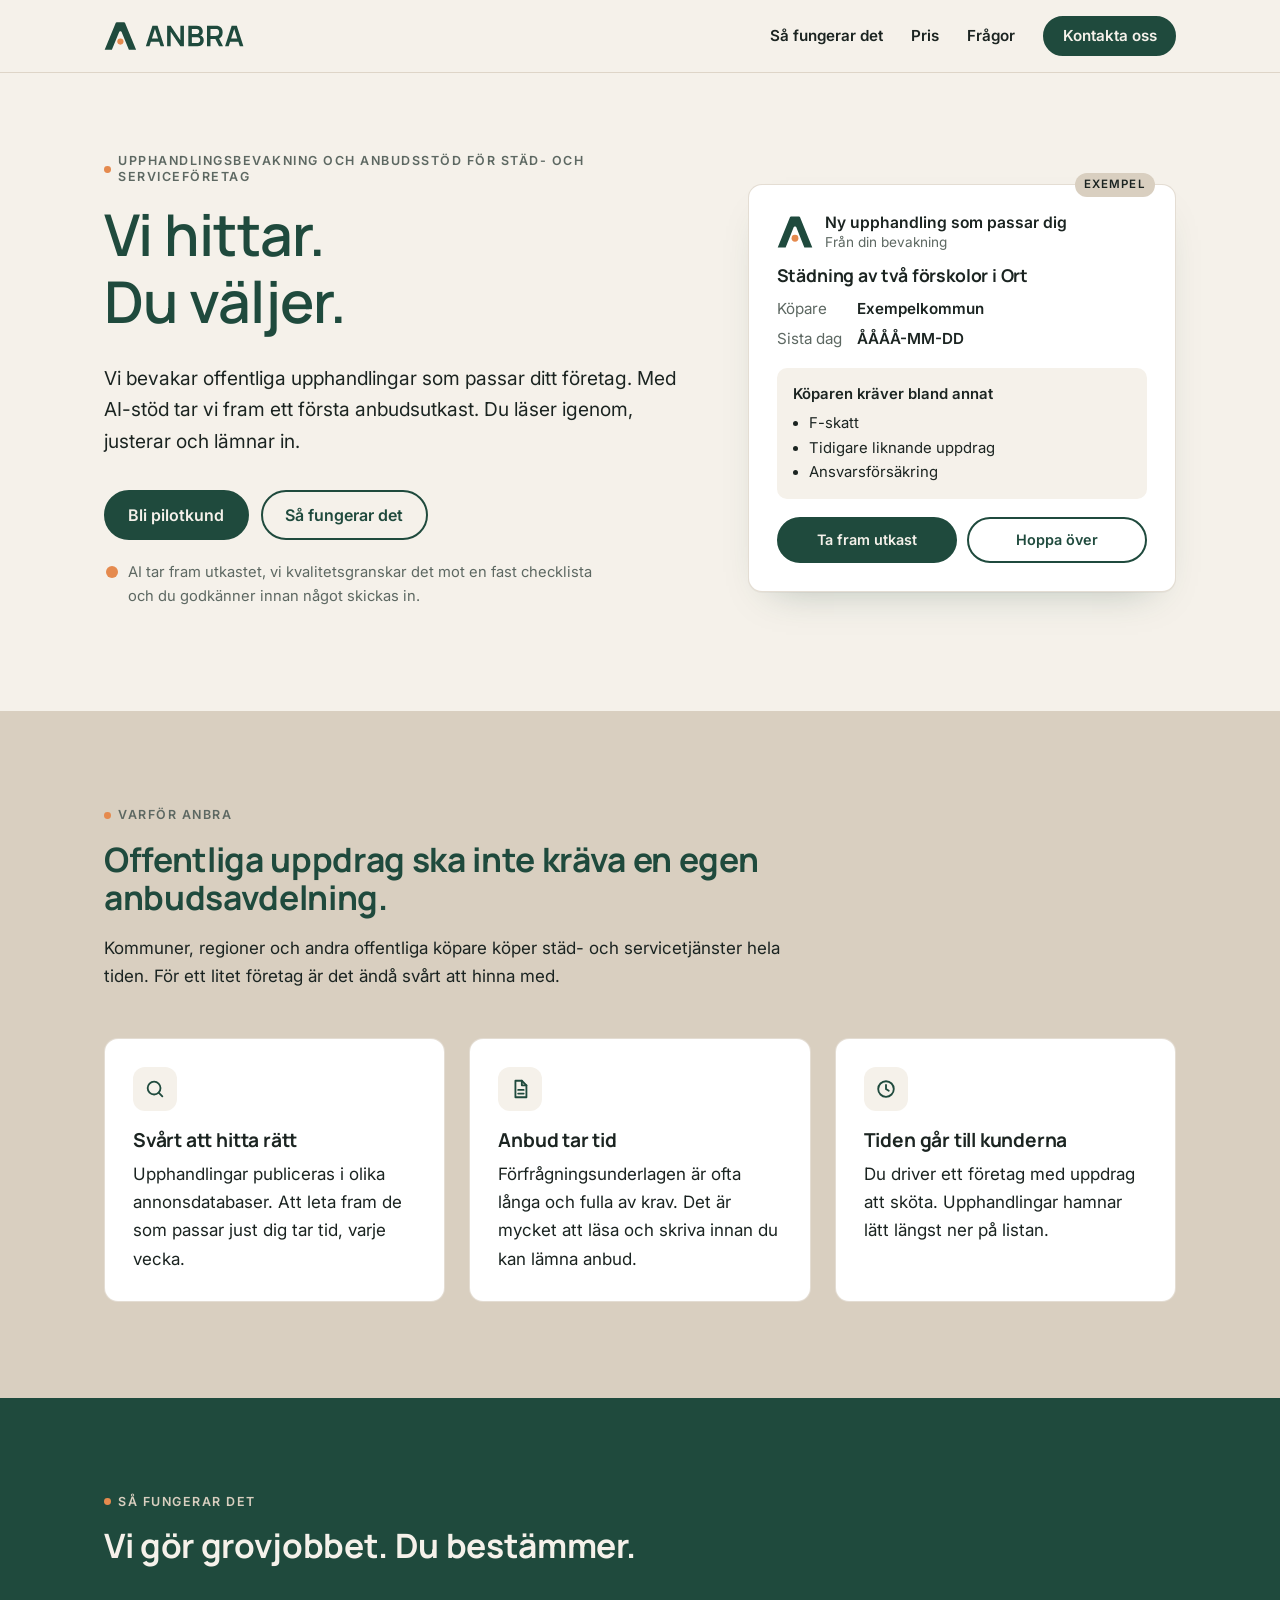
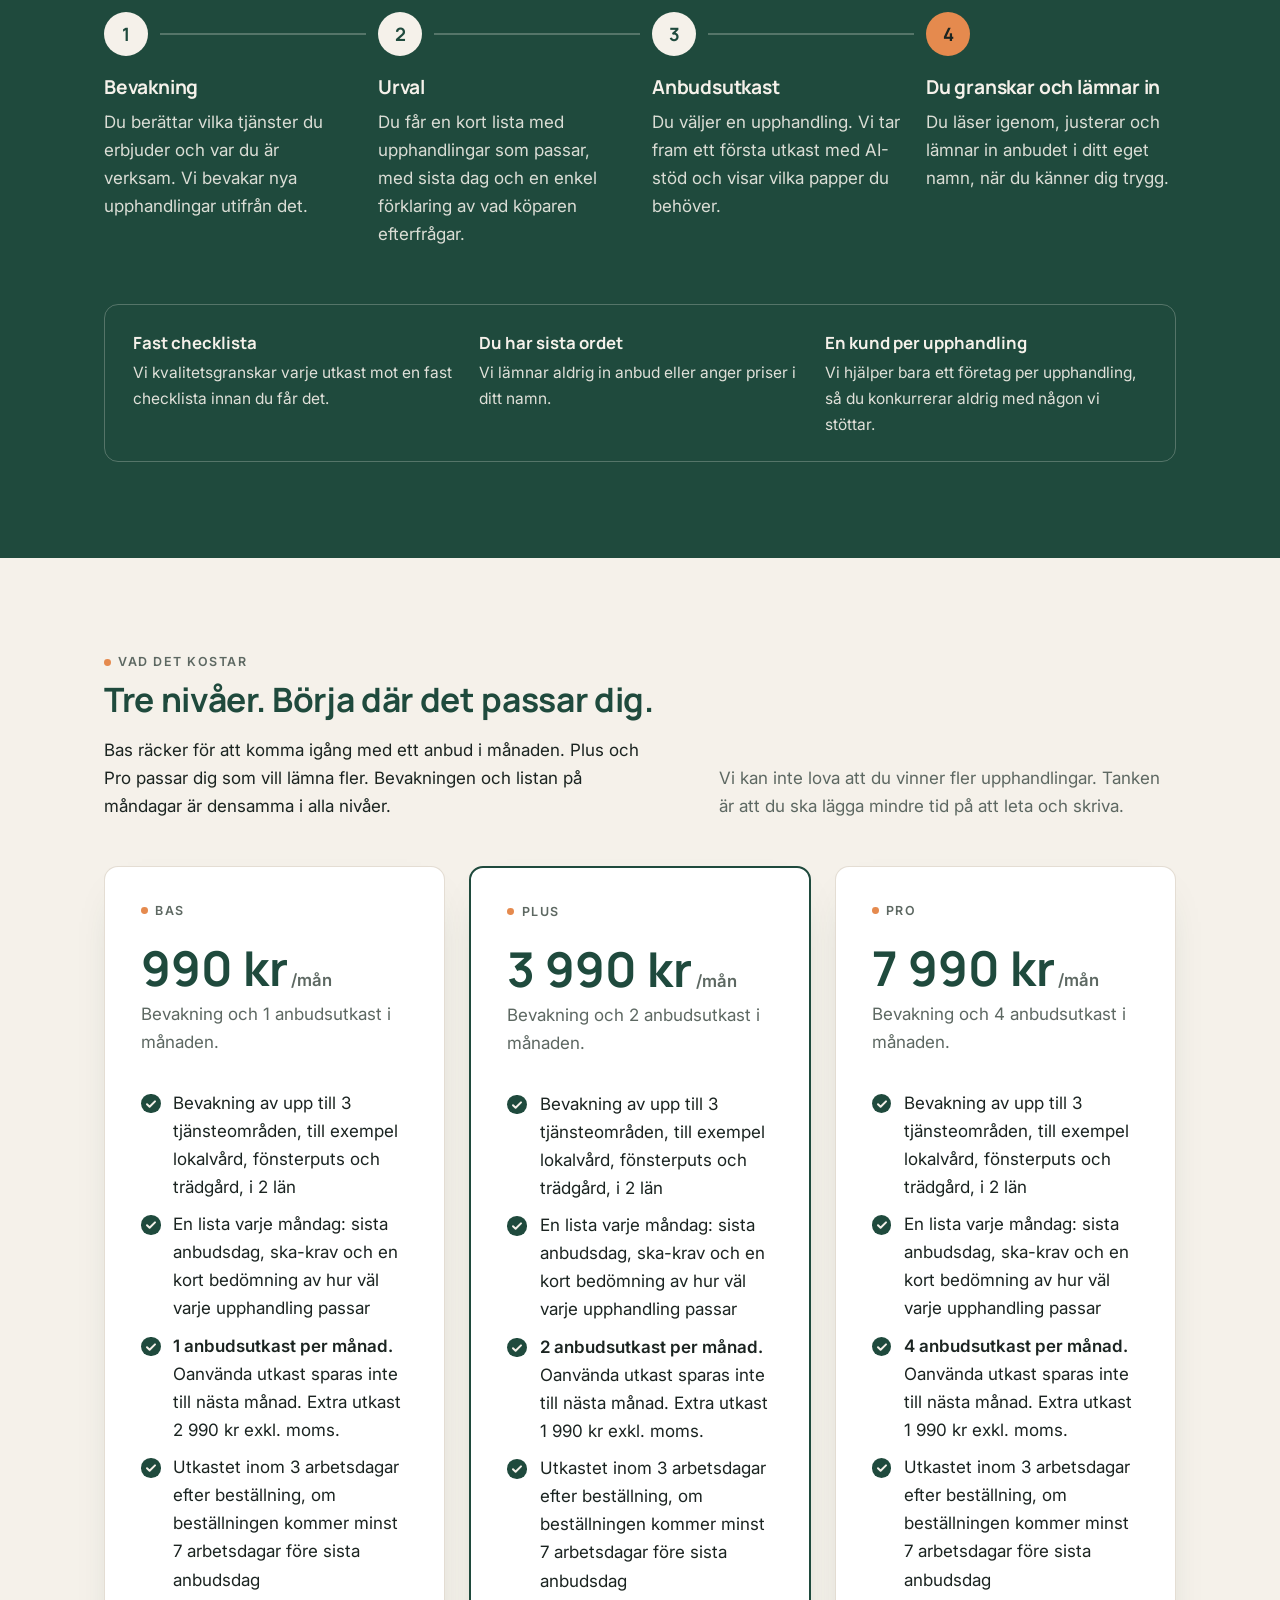
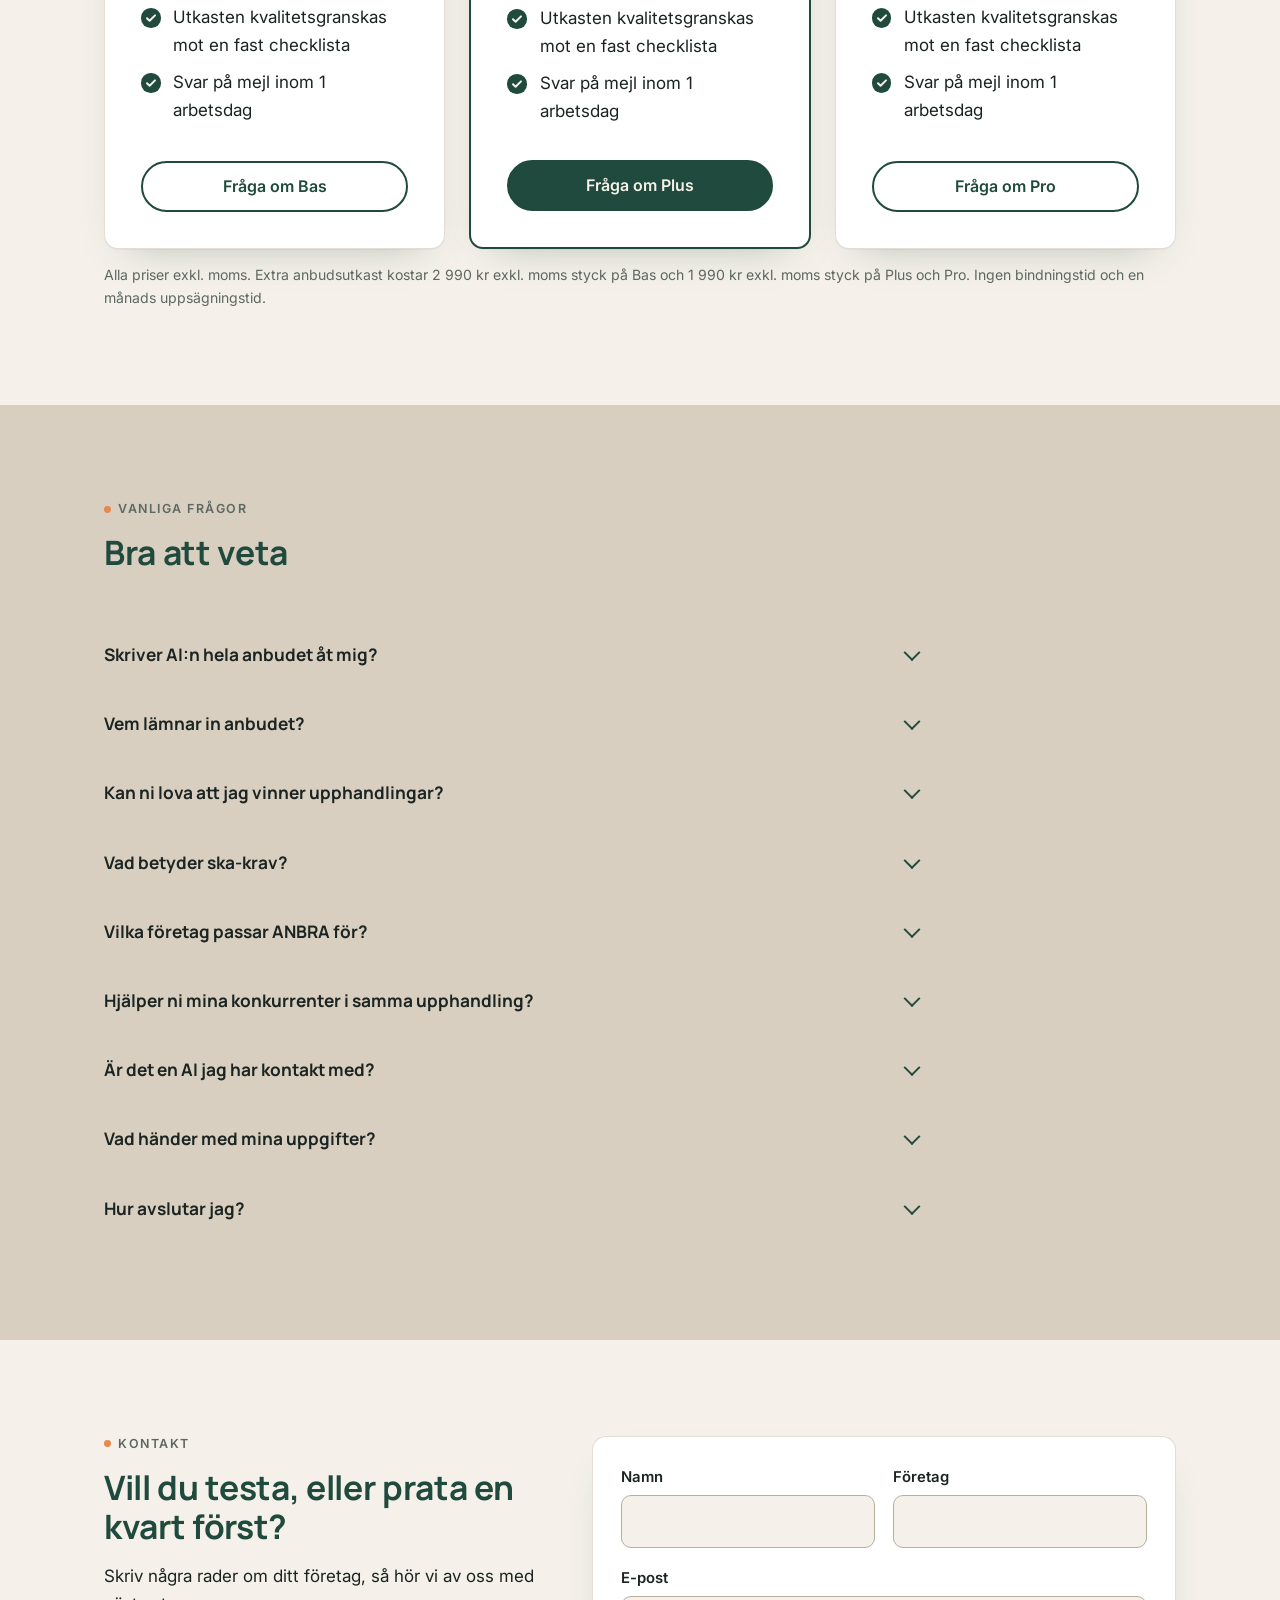
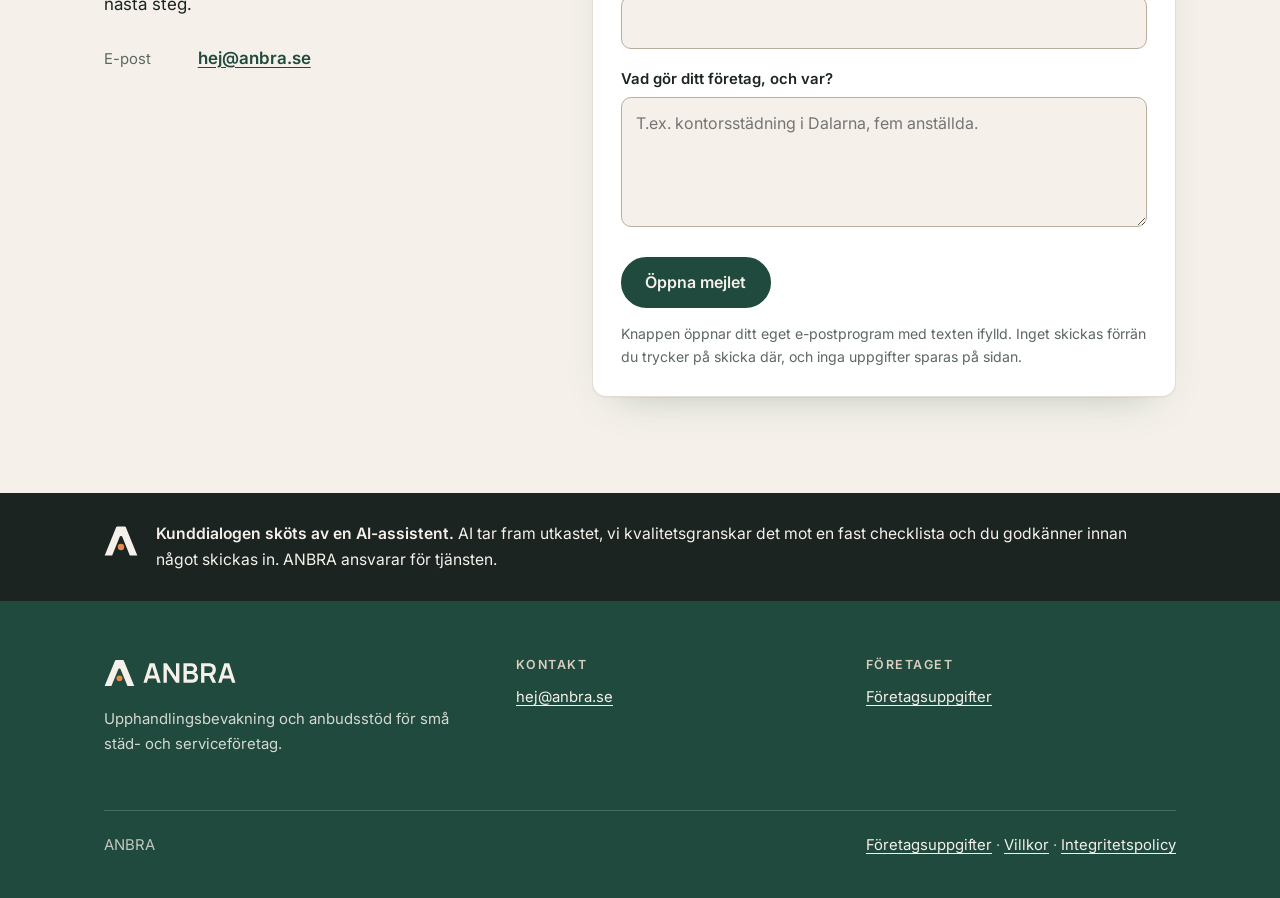
==== commit 282b77c9: "Pris extra utkast: 2 990 kr på Bas" ====
--- a/index.html
+++ b/index.html
@@ -161,7 +161,7 @@
         <ul class="bock">
           <li>Bevakning av upp till 3 tjänsteområden, till exempel lokalvård, fönsterputs och trädgård, i 2 län</li>
           <li>En lista varje måndag: sista anbudsdag, ska-krav och en kort bedömning av hur väl varje upphandling passar</li>
-          <li><strong>1 anbudsutkast per månad.</strong> Oanvända utkast sparas inte till nästa månad. Extra utkast 1 990 kr exkl. moms.</li>
+          <li><strong>1 anbudsutkast per månad.</strong> Oanvända utkast sparas inte till nästa månad. Extra utkast 2 990 kr exkl. moms.</li>
           <li>Utkastet inom 3 arbetsdagar efter beställning, om beställningen kommer minst 7 arbetsdagar före sista anbudsdag</li>
           <li>Utkasten kvalitetsgranskas mot en fast checklista</li>
           <li>Svar på mejl inom 1 arbetsdag</li>
@@ -197,7 +197,7 @@
         <a class="knapp knapp--kant" href="mailto:hej@anbra.se?subject=Jag%20vill%20veta%20mer%20om%20Pro">Fråga om Pro</a>
       </div>
     </div>
-    <p class="finstilt pris-fot">Alla priser exkl. moms. Extra anbudsutkast kostar 1 990 kr exkl. moms styck, på alla nivåer. Ingen bindningstid och en månads uppsägningstid.</p>
+    <p class="finstilt pris-fot">Alla priser exkl. moms. Extra anbudsutkast kostar 2 990 kr exkl. moms styck på Bas och 1 990 kr exkl. moms styck på Plus och Pro. Ingen bindningstid och en månads uppsägningstid.</p>
   </div>
 </section>
 
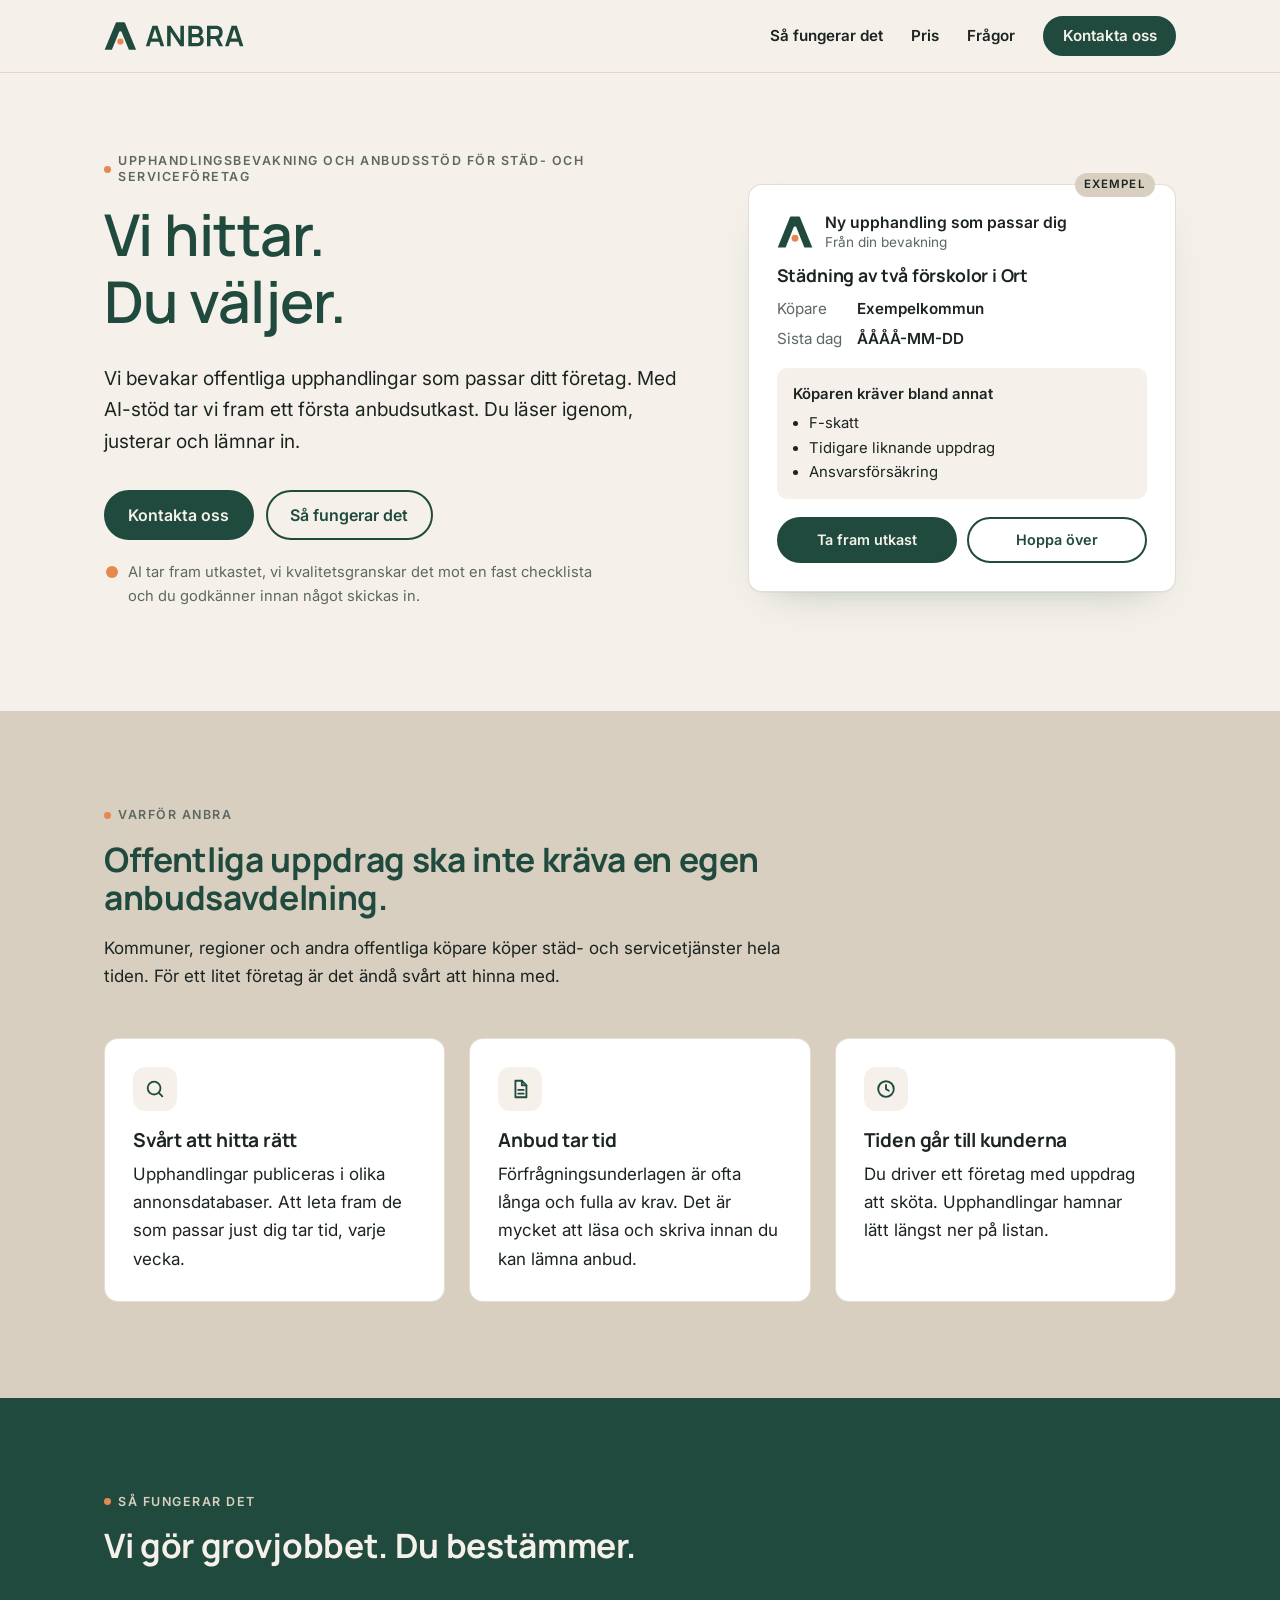
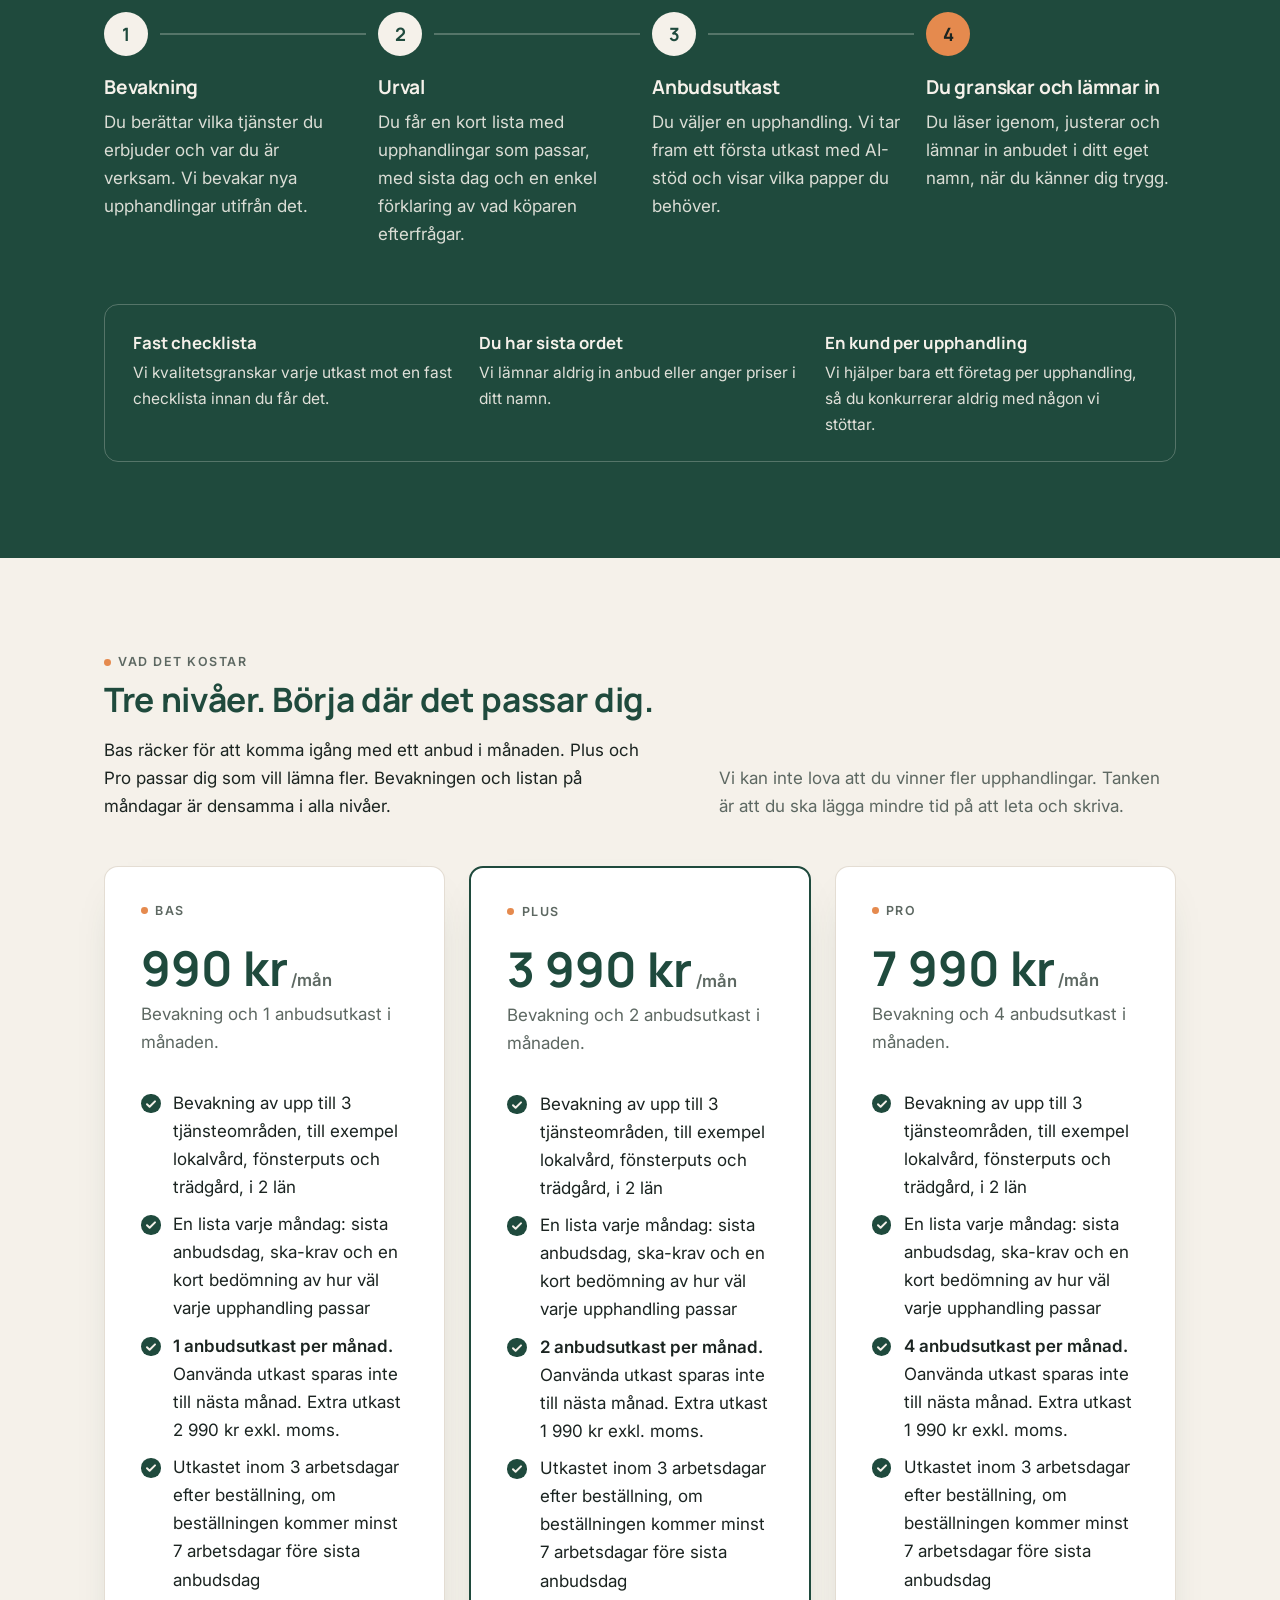
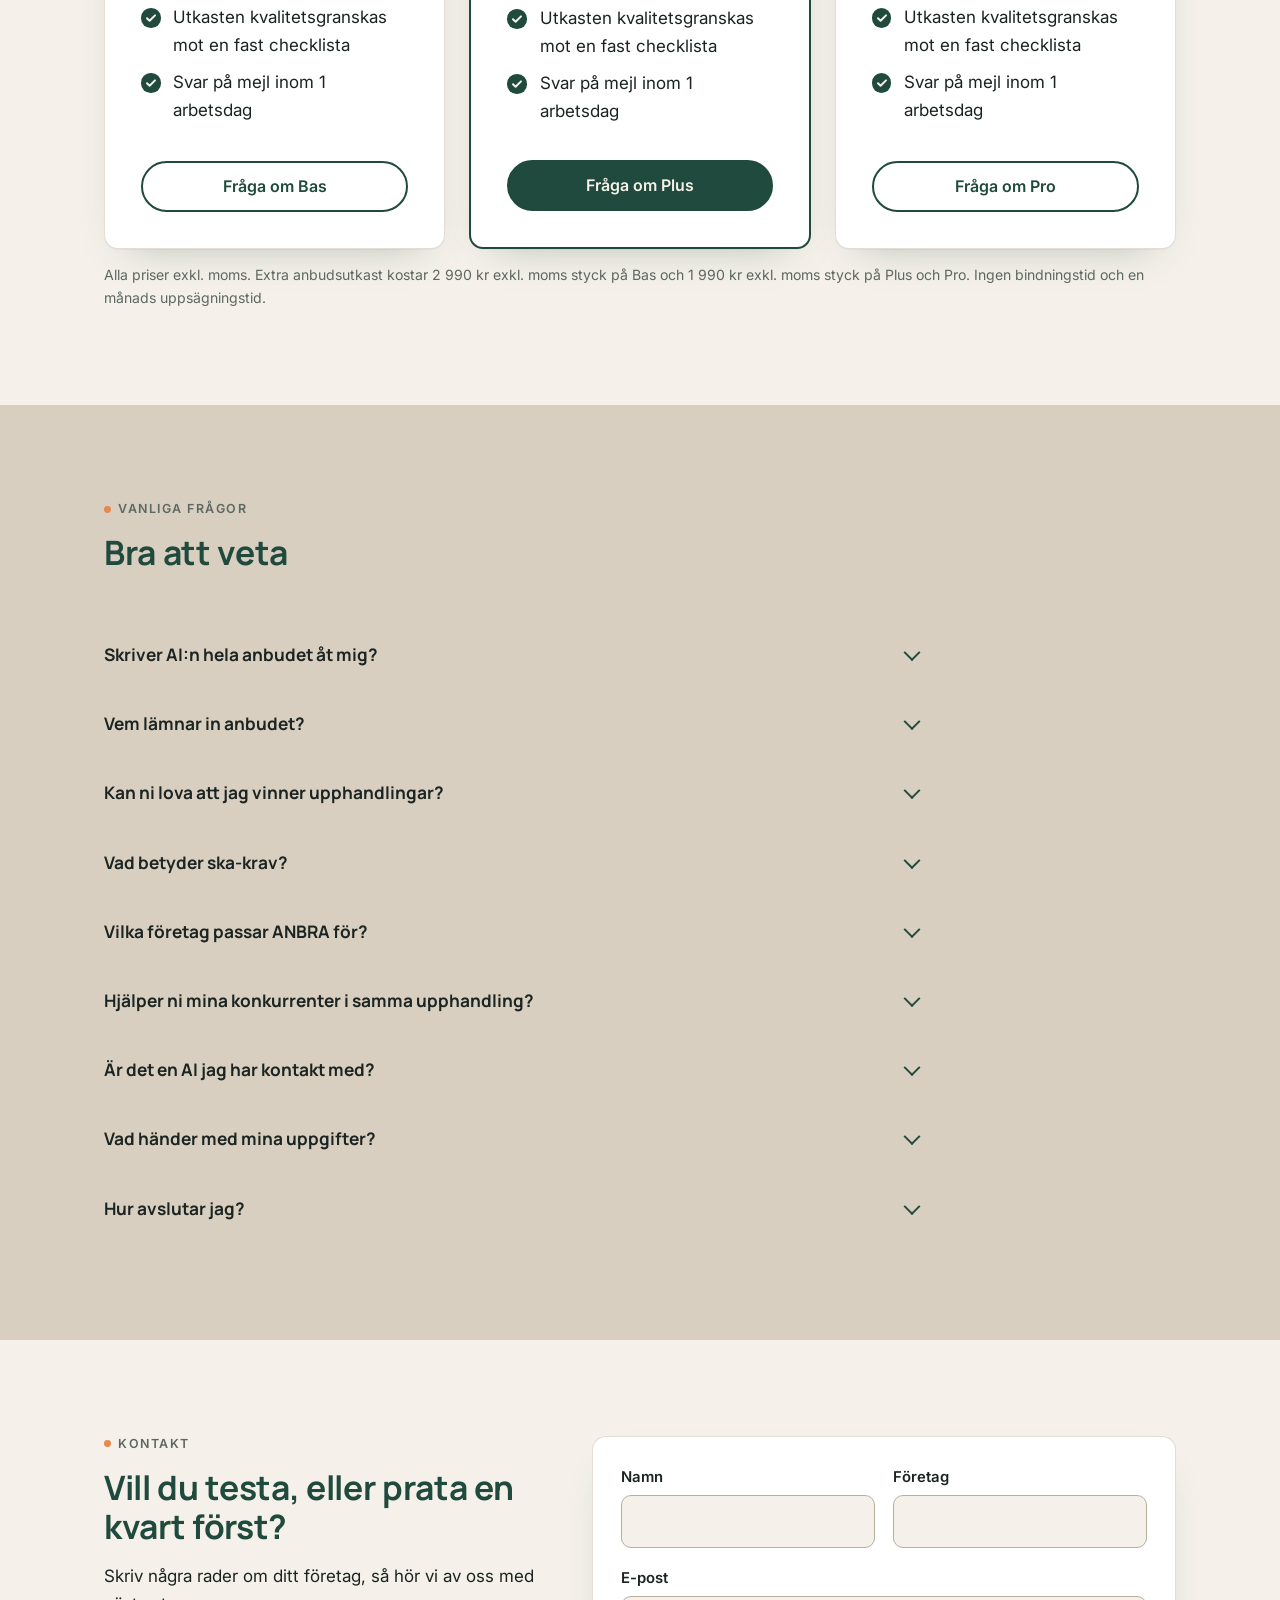
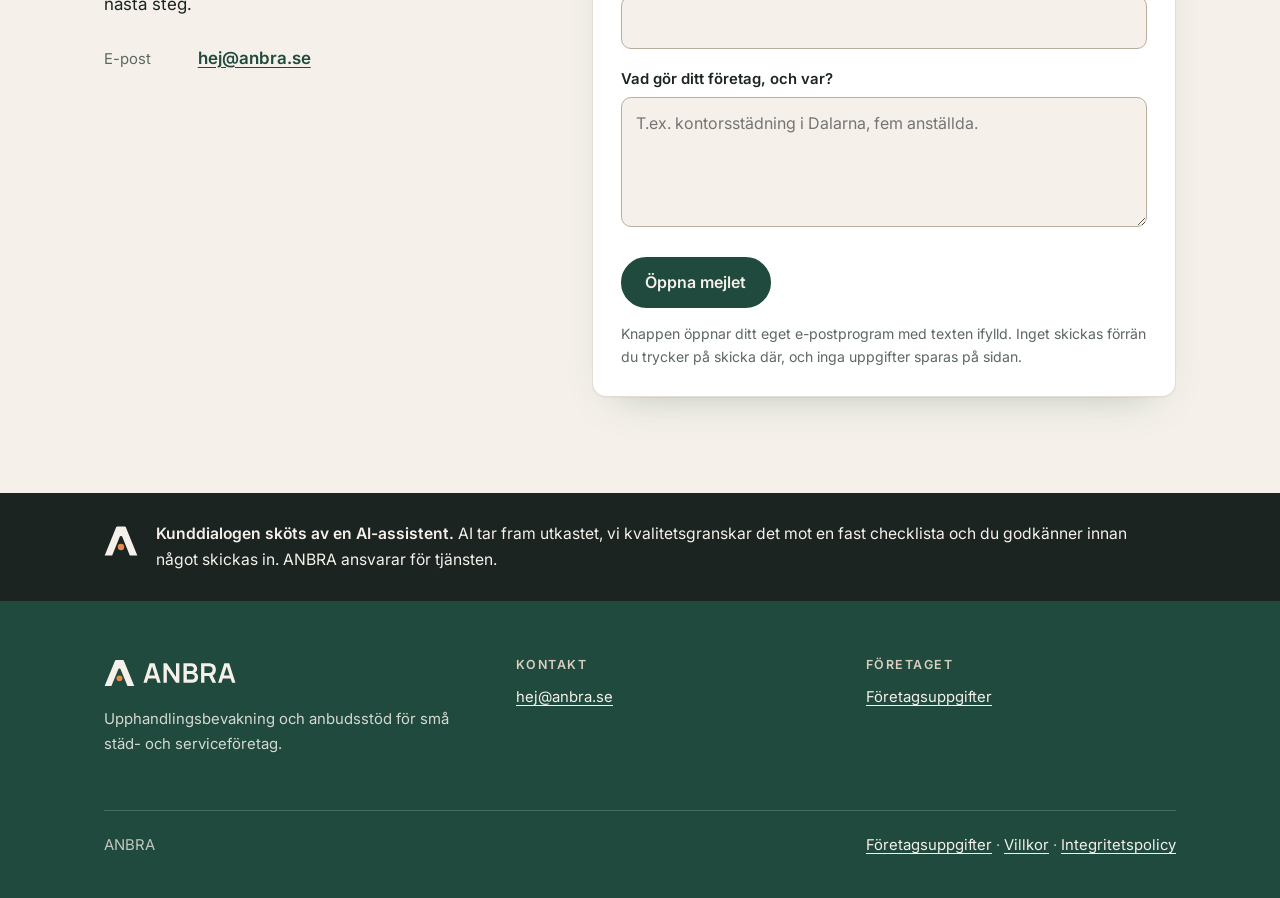
==== commit de3b4164: "Länk till PUB-avtal, ta bort pilotknapp" ====
--- a/index.html
+++ b/index.html
@@ -52,7 +52,7 @@
       <h1 id="hero-rubrik">Vi hittar.<br>Du väljer.</h1>
       <p class="ingress">Vi bevakar offentliga upphandlingar som passar ditt företag. Med AI-stöd tar vi fram ett första anbudsutkast. Du läser igenom, justerar och lämnar in.</p>
       <div class="knappar">
-        <a class="knapp knapp--fylld" href="mailto:hej@anbra.se?subject=Jag%20vill%20veta%20mer%20om%20piloten">Bli pilotkund</a>
+        <a class="knapp knapp--fylld" href="mailto:hej@anbra.se?subject=Jag%20vill%20veta%20mer%20om%20ANBRA">Kontakta oss</a>
         <a class="knapp knapp--kant" href="#sa-fungerar-det">Så fungerar det</a>
       </div>
       <p class="notis-rad"><svg width="16" height="16" viewBox="0 0 16 16" aria-hidden="true"><circle cx="8" cy="8" r="6" fill="#E58A4E"/></svg>
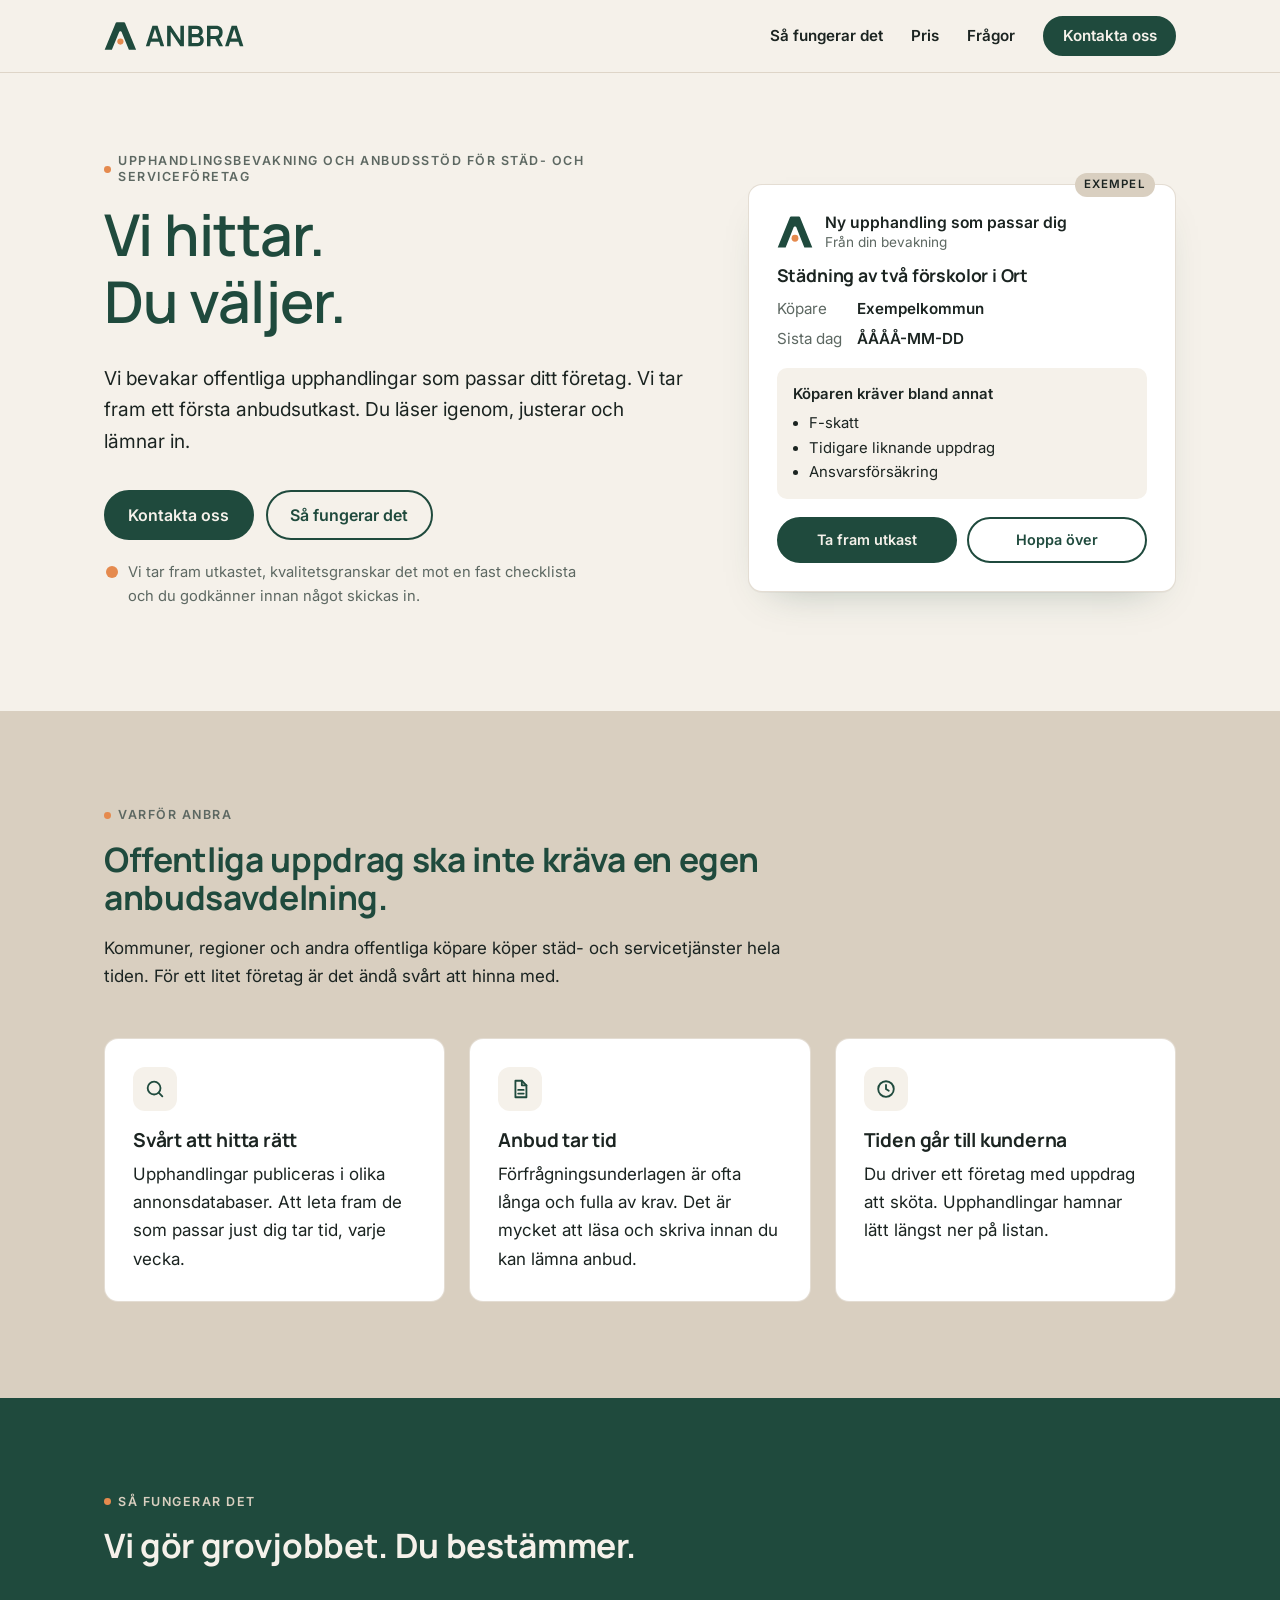
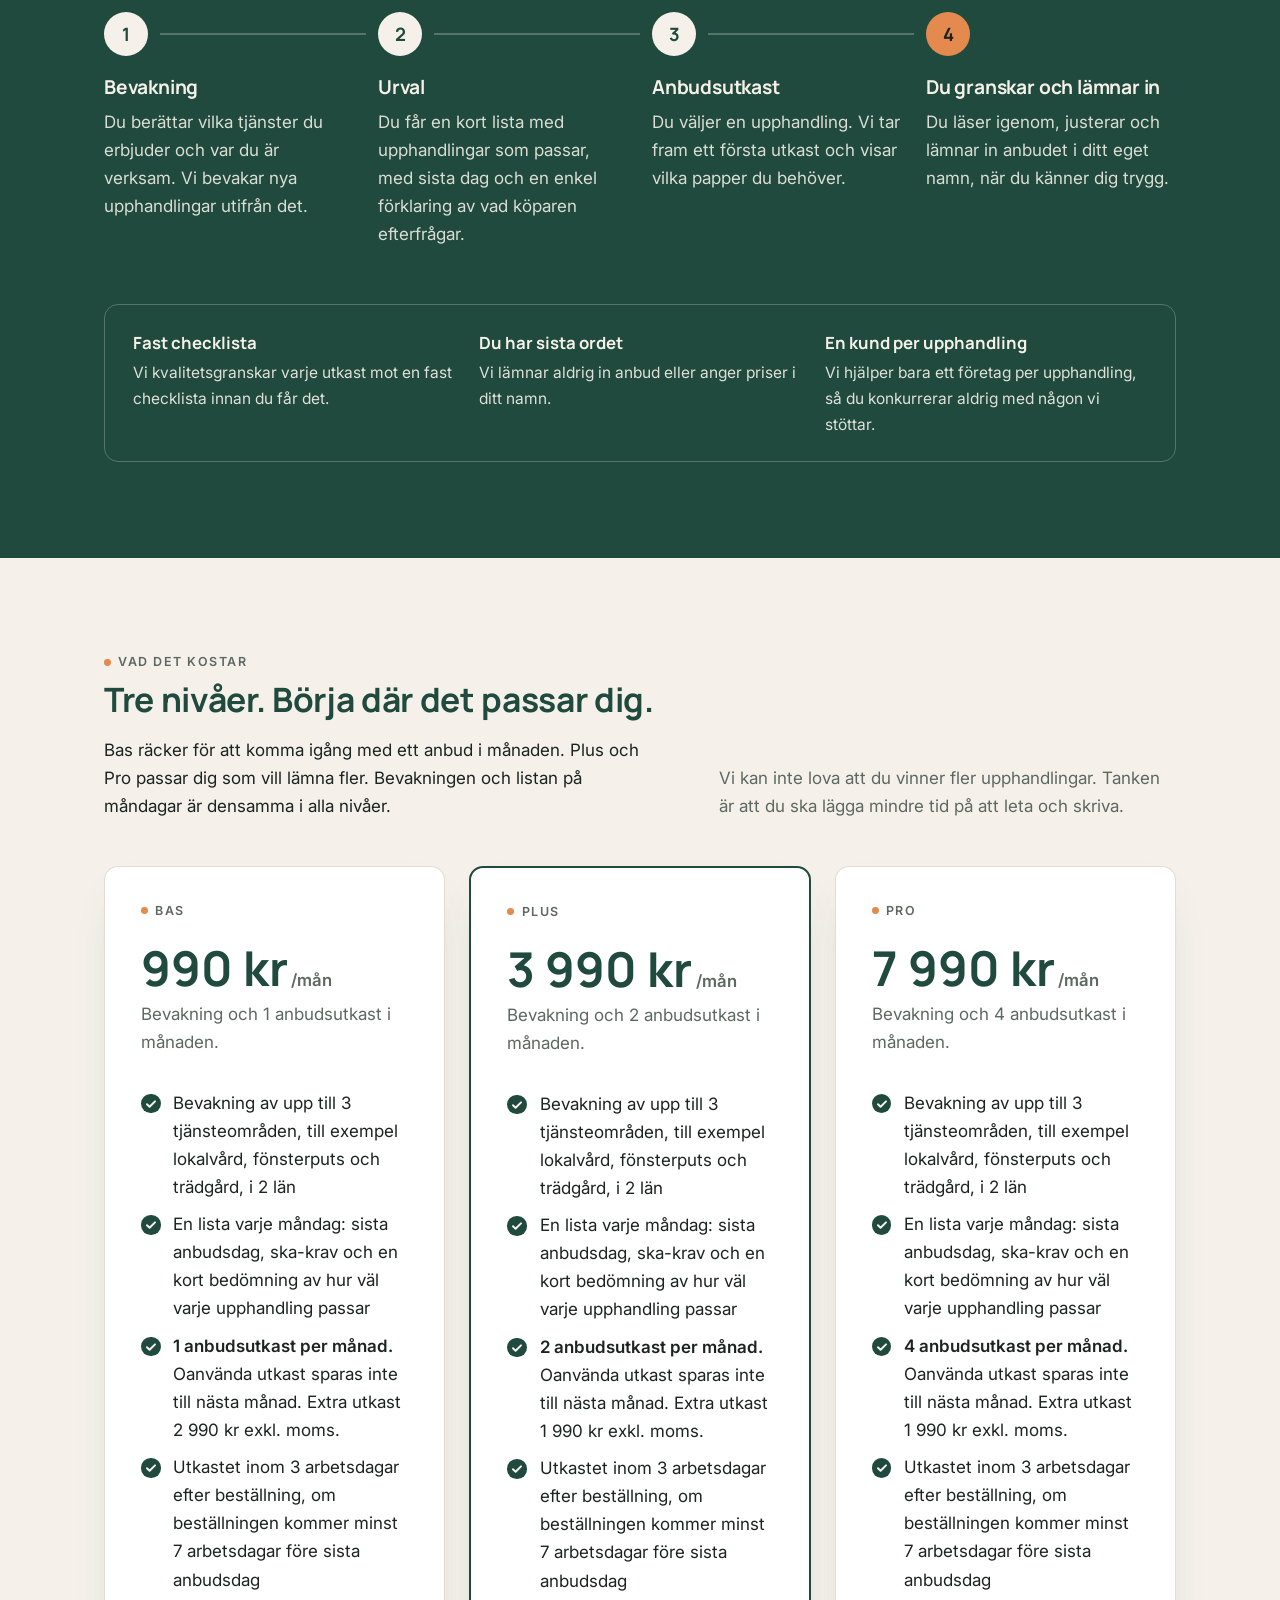
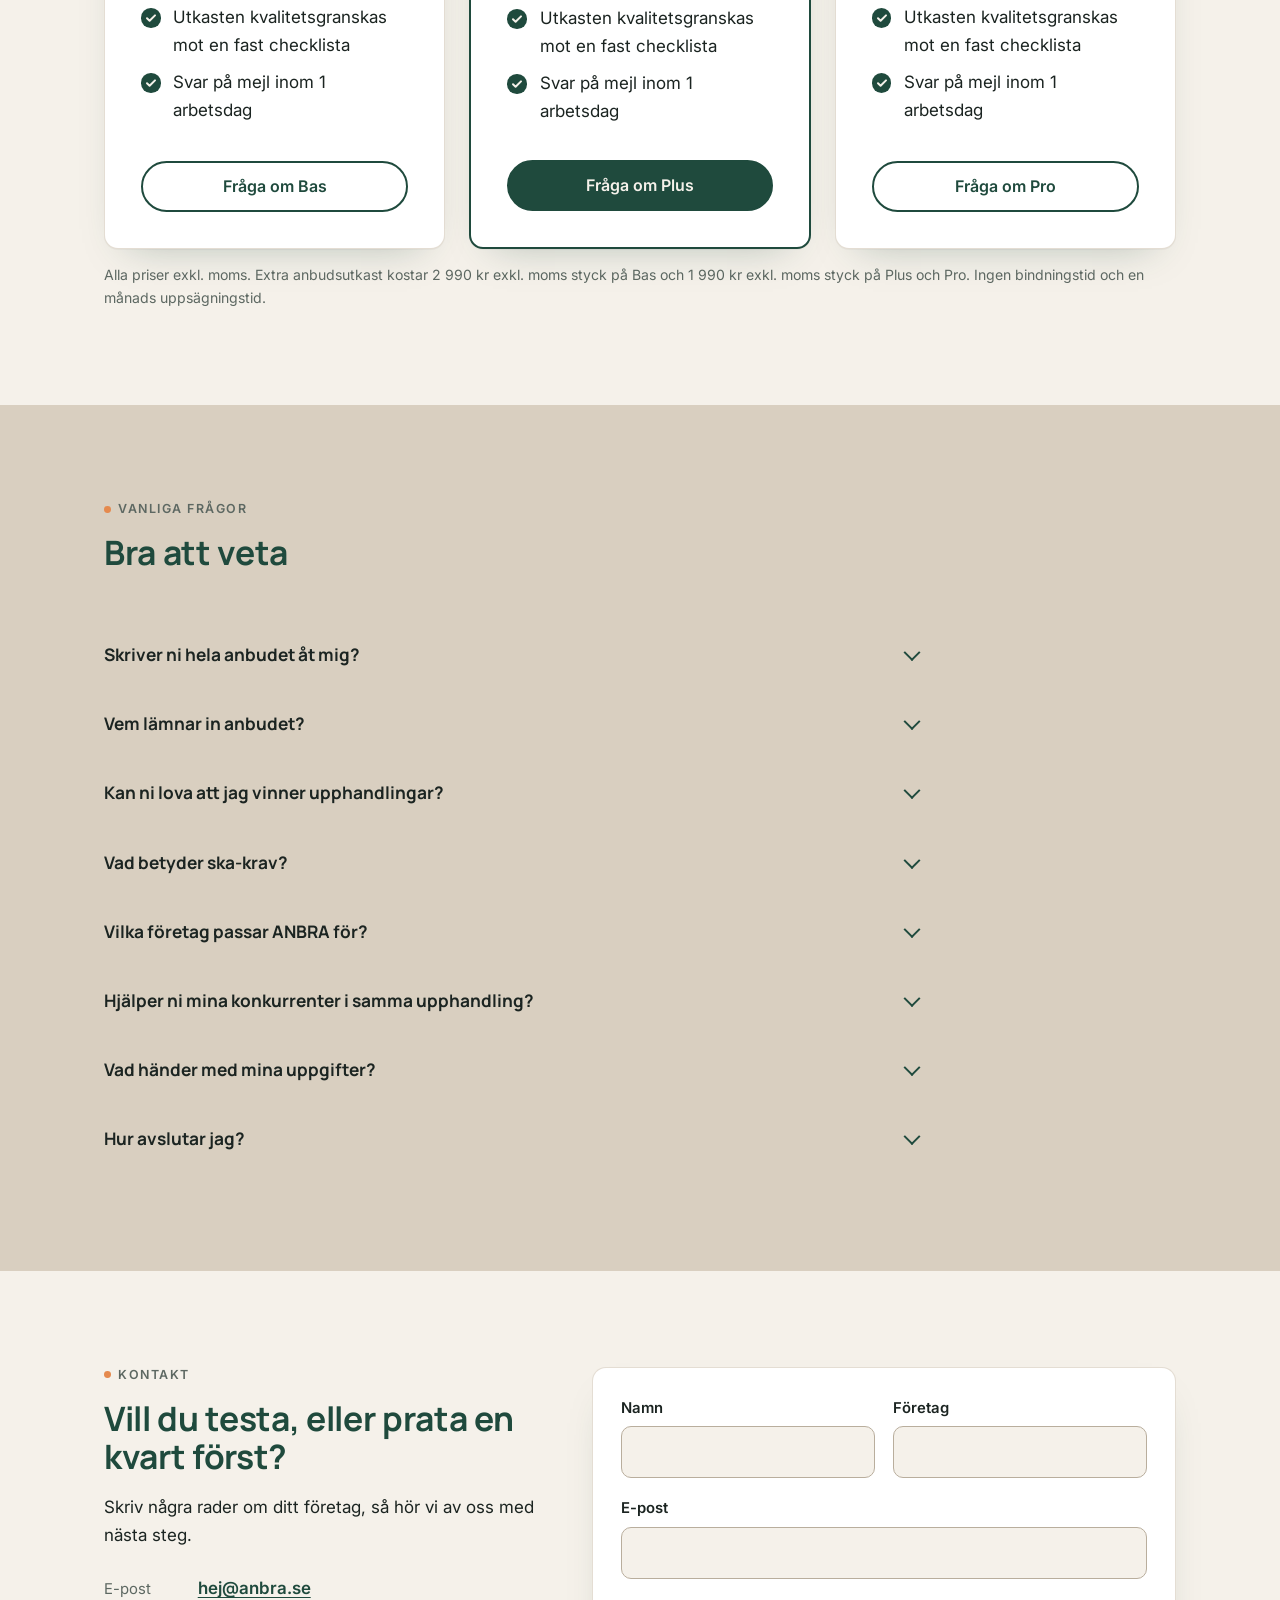
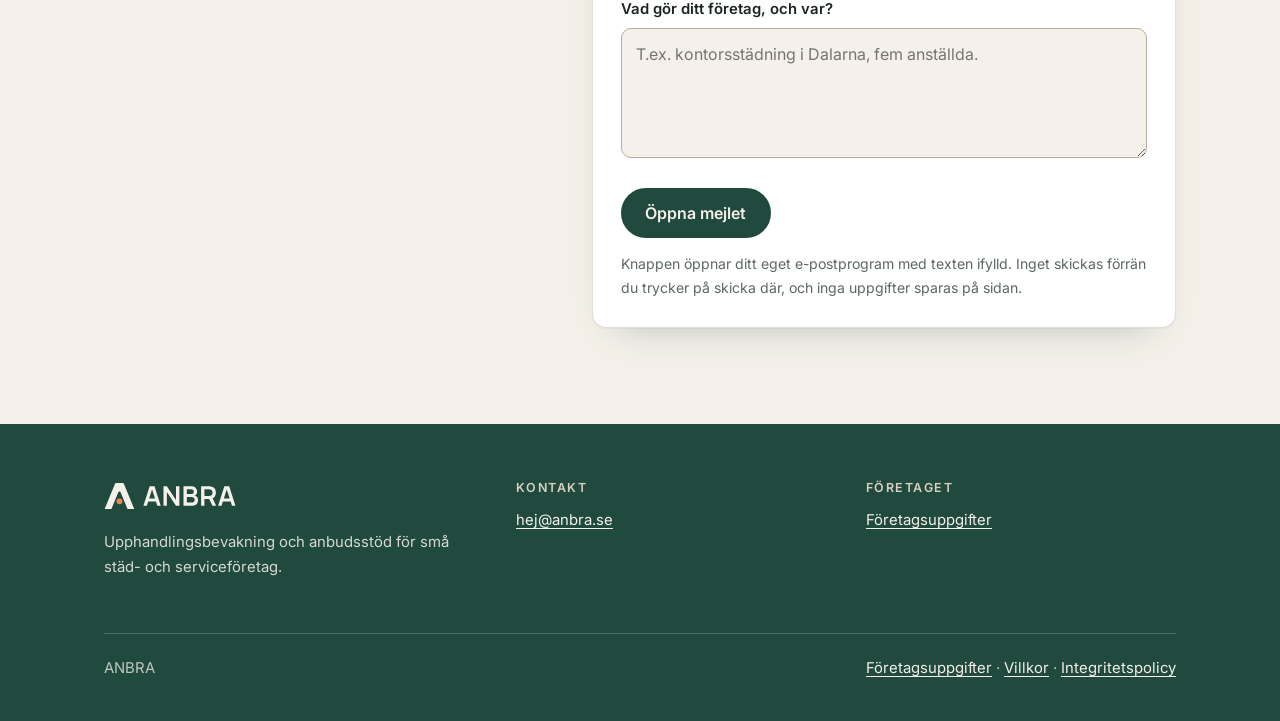
==== commit 2df4b76b: "Ta bort AI-omnämnanden från startsidan (beslut 2026-11-01); upplysningen ligger i mejlsignaturen" ====
--- a/index.html
+++ b/index.html
@@ -4,14 +4,14 @@
 <meta charset="utf-8">
 <meta name="viewport" content="width=device-width, initial-scale=1">
 <title>ANBRA – upphandlingsbevakning och anbudsutkast för städ- och serviceföretag</title>
-<meta name="description" content="ANBRA bevakar offentliga upphandlingar som passar ditt städ- eller serviceföretag och tar fram ett första anbudsutkast med AI-stöd. Du granskar, justerar och lämnar in.">
+<meta name="description" content="ANBRA bevakar offentliga upphandlingar som passar ditt städ- eller serviceföretag och tar fram ett första anbudsutkast. Du granskar, justerar och lämnar in.">
 <link rel="canonical" href="https://anbra.se/">
 <meta name="theme-color" content="#1F4A3D">
 <meta property="og:type" content="website">
 <meta property="og:locale" content="sv_SE">
 <meta property="og:site_name" content="ANBRA">
 <meta property="og:title" content="ANBRA – Vi hittar. Du väljer.">
-<meta property="og:description" content="Upphandlingsbevakning och AI-assisterade anbudsutkast för små städ- och serviceföretag. Du granskar och lämnar in.">
+<meta property="og:description" content="Upphandlingsbevakning och anbudsutkast för små städ- och serviceföretag. Du granskar och lämnar in.">
 <meta property="og:url" content="https://anbra.se/">
 <meta property="og:image" content="https://anbra.se/assets/img/og-bild.png">
 <meta property="og:image:width" content="1200">
@@ -50,13 +50,13 @@
     <div>
       <p class="etikett">Upphandlingsbevakning och anbudsstöd för städ- och serviceföretag</p>
       <h1 id="hero-rubrik">Vi hittar.<br>Du väljer.</h1>
-      <p class="ingress">Vi bevakar offentliga upphandlingar som passar ditt företag. Med AI-stöd tar vi fram ett första anbudsutkast. Du läser igenom, justerar och lämnar in.</p>
+      <p class="ingress">Vi bevakar offentliga upphandlingar som passar ditt företag. Vi tar fram ett första anbudsutkast. Du läser igenom, justerar och lämnar in.</p>
       <div class="knappar">
         <a class="knapp knapp--fylld" href="mailto:hej@anbra.se?subject=Jag%20vill%20veta%20mer%20om%20ANBRA">Kontakta oss</a>
         <a class="knapp knapp--kant" href="#sa-fungerar-det">Så fungerar det</a>
       </div>
       <p class="notis-rad"><svg width="16" height="16" viewBox="0 0 16 16" aria-hidden="true"><circle cx="8" cy="8" r="6" fill="#E58A4E"/></svg>
-      <span>AI tar fram utkastet, vi kvalitetsgranskar det mot en fast checklista och du godkänner innan något skickas in.</span></p>
+      <span>Vi tar fram utkastet, kvalitetsgranskar det mot en fast checklista och du godkänner innan något skickas in.</span></p>
     </div>
 
     <figure class="kort exempel" aria-label="Exempel på hur en bevakningsnotis kan se ut">
@@ -127,7 +127,7 @@
       </li>
       <li>
         <h3>Anbudsutkast</h3>
-        <p>Du väljer en upphandling. Vi tar fram ett första utkast med AI-stöd och visar vilka papper du behöver.</p>
+        <p>Du väljer en upphandling. Vi tar fram ett första utkast och visar vilka papper du behöver.</p>
       </li>
       <li>
         <h3>Du granskar och lämnar in</h3>
@@ -209,8 +209,8 @@
     </div>
     <div class="faq">
       <details>
-        <summary>Skriver AI:n hela anbudet åt mig?</summary>
-        <div class="svar"><p>Nej, det är ett utkast. AI tar fram utkastet, vi kvalitetsgranskar det mot en fast checklista och du godkänner innan något skickas in. AI kan göra fel, så din egen granskning är en viktig del av arbetet.</p></div>
+        <summary>Skriver ni hela anbudet åt mig?</summary>
+        <div class="svar"><p>Nej, det är ett utkast. Vi tar fram utkastet, kvalitetsgranskar det mot en fast checklista och du godkänner innan något skickas in. Ett utkast kan innehålla fel, så din egen granskning är en viktig del av arbetet.</p></div>
       </details>
       <details>
         <summary>Vem lämnar in anbudet?</summary>
@@ -231,10 +231,6 @@
       <details>
         <summary>Hjälper ni mina konkurrenter i samma upphandling?</summary>
         <div class="svar"><p>Nej. Vi tar fram utkast åt högst ett företag per upphandling. Vi arbetar heller aldrig åt de offentliga köparna.</p></div>
-      </details>
-      <details>
-        <summary>Är det en AI jag har kontakt med?</summary>
-        <div class="svar"><p>Ja. Kunddialogen sköts av AI-assistenter, och det står i första meningen i varje ny kontakt och i signaturen. All kontakt sker via e-post till <a href="mailto:hej@anbra.se">hej@anbra.se</a>. ANBRA ansvarar för tjänsten.</p></div>
       </details>
       <details>
         <summary>Vad händer med mina uppgifter?</summary>
@@ -273,12 +269,6 @@
 
 </main>
 
-<aside class="ai-rad" aria-label="Om AI-assistans">
-  <div class="wrap">
-    <img src="assets/img/ANBRA-symbol-negativ.svg" alt="" width="34" height="36">
-    <p><strong>Kunddialogen sköts av en AI-assistent.</strong> AI tar fram utkastet, vi kvalitetsgranskar det mot en fast checklista och du godkänner innan något skickas in. ANBRA ansvarar för tjänsten.</p>
-  </div>
-</aside>
 
 <footer class="fot">
   <div class="wrap">
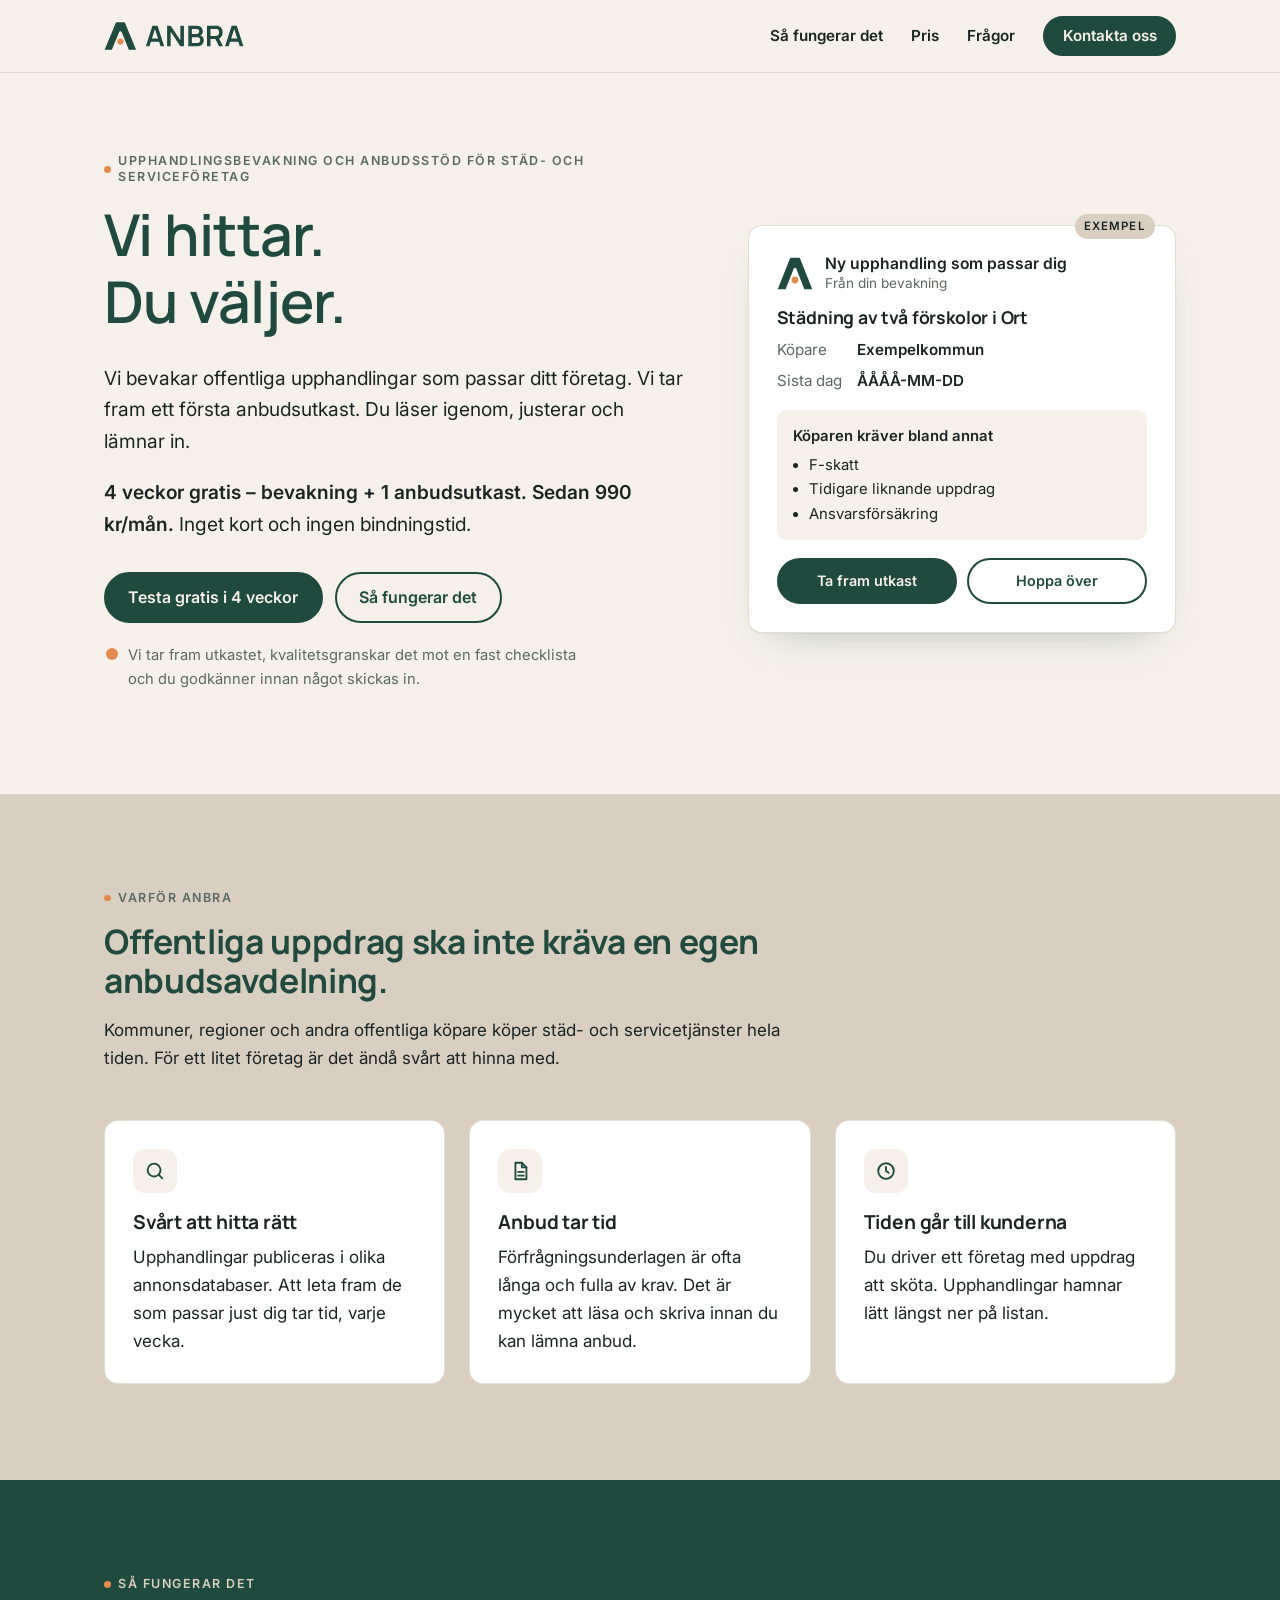
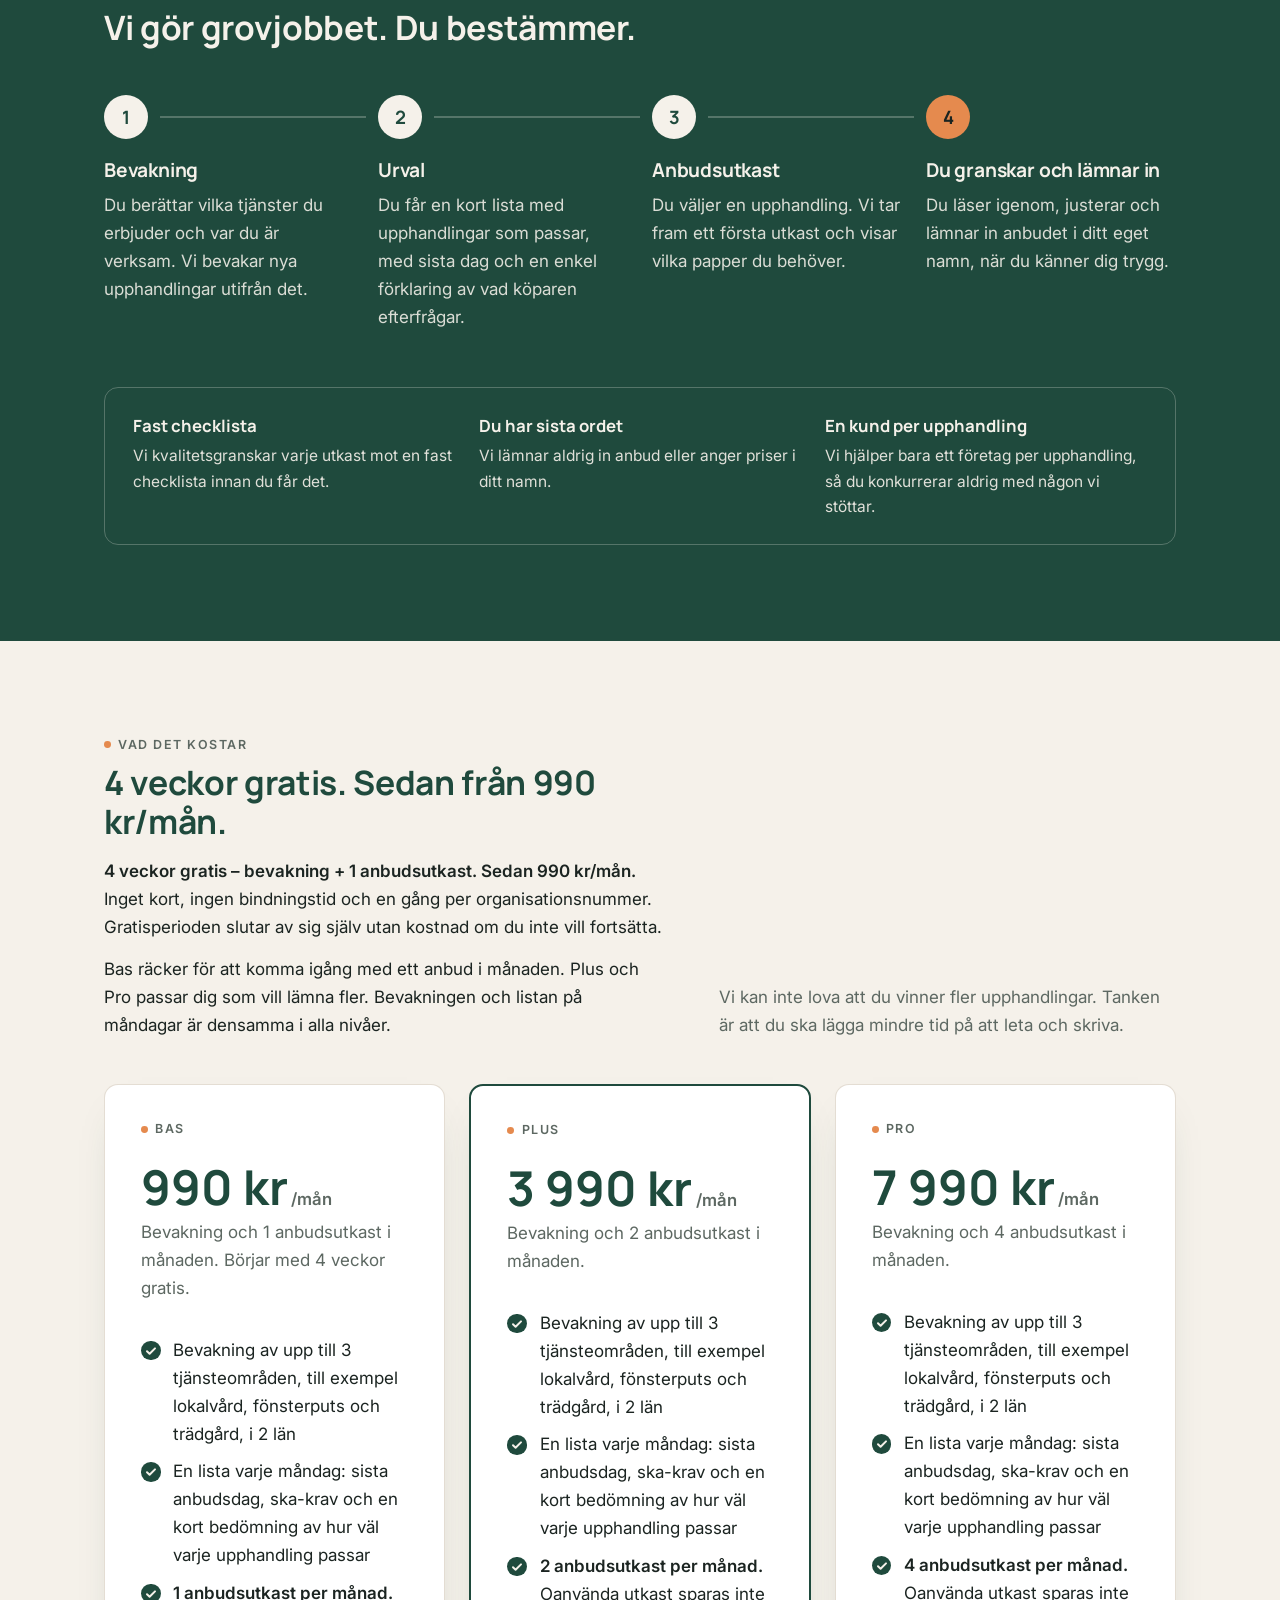
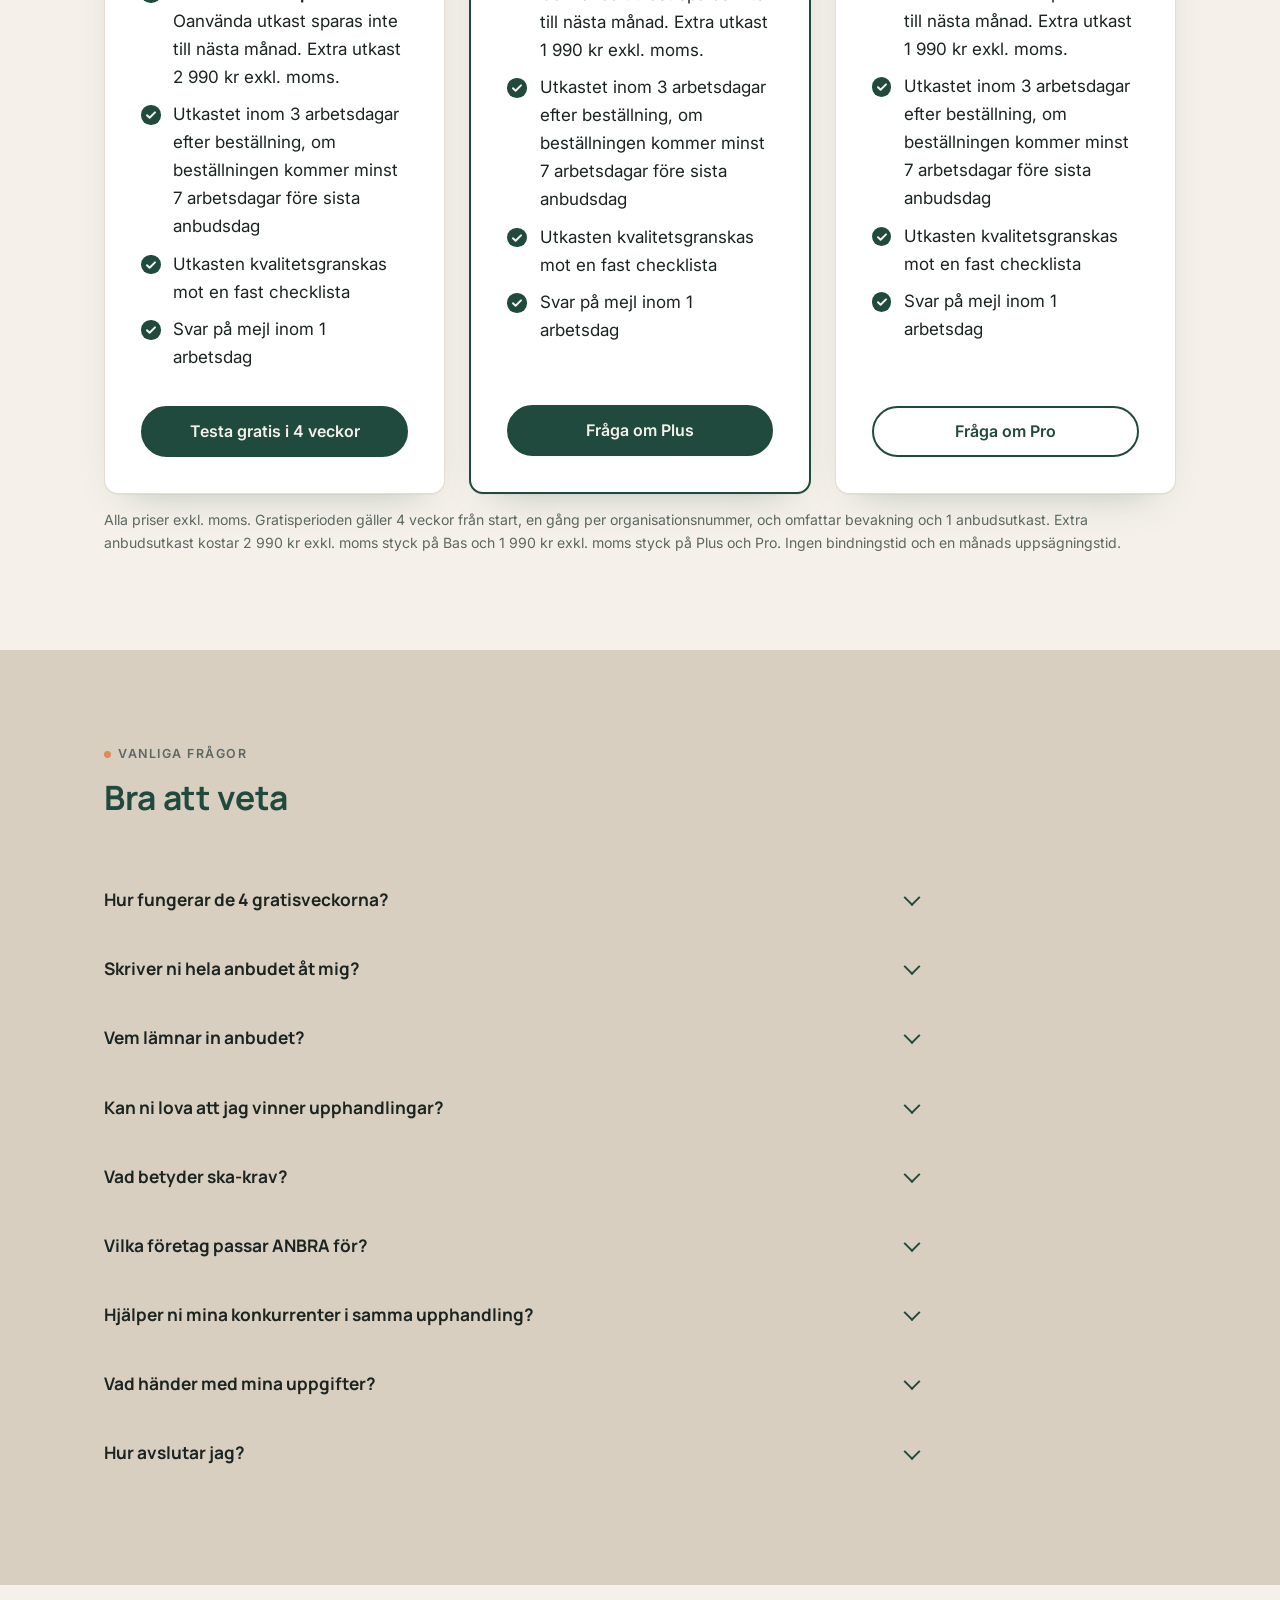
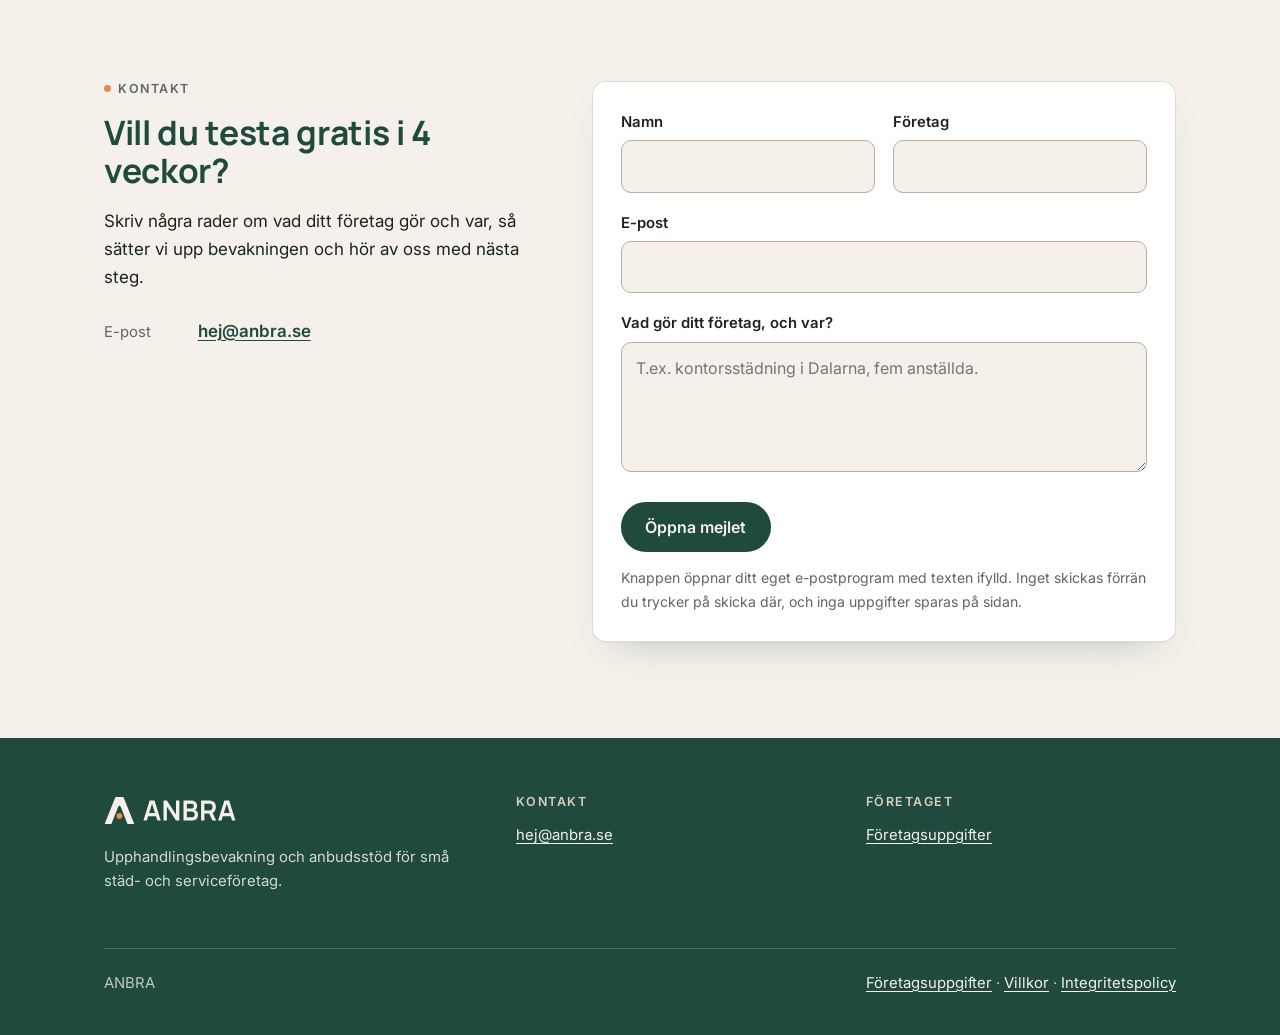
==== commit ea57f5c2: "Pris: 4 veckor gratis med bevakning + 1 anbudsutkast, sedan Bas 990 kr/mån; villkor 7b provperiod" ====
--- a/index.html
+++ b/index.html
@@ -4,7 +4,7 @@
 <meta charset="utf-8">
 <meta name="viewport" content="width=device-width, initial-scale=1">
 <title>ANBRA – upphandlingsbevakning och anbudsutkast för städ- och serviceföretag</title>
-<meta name="description" content="ANBRA bevakar offentliga upphandlingar som passar ditt städ- eller serviceföretag och tar fram ett första anbudsutkast. Du granskar, justerar och lämnar in.">
+<meta name="description" content="ANBRA bevakar offentliga upphandlingar som passar ditt städ- eller serviceföretag och tar fram ett första anbudsutkast. 4 veckor gratis med bevakning och 1 anbudsutkast, sedan 990 kr/mån.">
 <link rel="canonical" href="https://anbra.se/">
 <meta name="theme-color" content="#1F4A3D">
 <meta property="og:type" content="website">
@@ -51,8 +51,9 @@
       <p class="etikett">Upphandlingsbevakning och anbudsstöd för städ- och serviceföretag</p>
       <h1 id="hero-rubrik">Vi hittar.<br>Du väljer.</h1>
       <p class="ingress">Vi bevakar offentliga upphandlingar som passar ditt företag. Vi tar fram ett första anbudsutkast. Du läser igenom, justerar och lämnar in.</p>
+      <p class="ingress"><strong>4 veckor gratis – bevakning + 1 anbudsutkast. Sedan 990 kr/mån.</strong> Inget kort och ingen bindningstid.</p>
       <div class="knappar">
-        <a class="knapp knapp--fylld" href="mailto:hej@anbra.se?subject=Jag%20vill%20veta%20mer%20om%20ANBRA">Kontakta oss</a>
+        <a class="knapp knapp--fylld" href="mailto:hej@anbra.se?subject=Jag%20vill%20testa%20ANBRA%20gratis%20i%204%20veckor">Testa gratis i 4 veckor</a>
         <a class="knapp knapp--kant" href="#sa-fungerar-det">Så fungerar det</a>
       </div>
       <p class="notis-rad"><svg width="16" height="16" viewBox="0 0 16 16" aria-hidden="true"><circle cx="8" cy="8" r="6" fill="#E58A4E"/></svg>
@@ -147,7 +148,8 @@
     <div class="pris-intro">
       <div>
         <p class="etikett">Vad det kostar</p>
-        <h2 id="pris-rubrik">Tre nivåer. Börja där det passar dig.</h2>
+        <h2 id="pris-rubrik">4 veckor gratis. Sedan från 990 kr/mån.</h2>
+        <p><strong>4 veckor gratis – bevakning + 1 anbudsutkast. Sedan 990 kr/mån.</strong> Inget kort, ingen bindningstid och en gång per organisationsnummer. Gratisperioden slutar av sig själv utan kostnad om du inte vill fortsätta.</p>
         <p>Bas räcker för att komma igång med ett anbud i månaden. Plus och Pro passar dig som vill lämna fler. Bevakningen och listan på måndagar är densamma i alla nivåer.</p>
       </div>
       <p class="sten">Vi kan inte lova att du vinner fler upphandlingar. Tanken är att du ska lägga mindre tid på att leta och skriva.</p>
@@ -157,7 +159,7 @@
       <div class="kort priskort">
         <p class="etikett">Bas</p>
         <p class="belopp">990&nbsp;kr<small>/mån</small></p>
-        <p class="under">Bevakning och 1 anbudsutkast i månaden.</p>
+        <p class="under">Bevakning och 1 anbudsutkast i månaden. Börjar med 4 veckor gratis.</p>
         <ul class="bock">
           <li>Bevakning av upp till 3 tjänsteområden, till exempel lokalvård, fönsterputs och trädgård, i 2 län</li>
           <li>En lista varje måndag: sista anbudsdag, ska-krav och en kort bedömning av hur väl varje upphandling passar</li>
@@ -166,7 +168,7 @@
           <li>Utkasten kvalitetsgranskas mot en fast checklista</li>
           <li>Svar på mejl inom 1 arbetsdag</li>
         </ul>
-        <a class="knapp knapp--kant" href="mailto:hej@anbra.se?subject=Jag%20vill%20veta%20mer%20om%20Bas">Fråga om Bas</a>
+        <a class="knapp knapp--fylld" href="mailto:hej@anbra.se?subject=Jag%20vill%20testa%20ANBRA%20gratis%20i%204%20veckor">Testa gratis i 4 veckor</a>
       </div>
       <div class="kort priskort priskort--plus">
         <p class="etikett">Plus</p>
@@ -197,7 +199,7 @@
         <a class="knapp knapp--kant" href="mailto:hej@anbra.se?subject=Jag%20vill%20veta%20mer%20om%20Pro">Fråga om Pro</a>
       </div>
     </div>
-    <p class="finstilt pris-fot">Alla priser exkl. moms. Extra anbudsutkast kostar 2 990 kr exkl. moms styck på Bas och 1 990 kr exkl. moms styck på Plus och Pro. Ingen bindningstid och en månads uppsägningstid.</p>
+    <p class="finstilt pris-fot">Alla priser exkl. moms. Gratisperioden gäller 4 veckor från start, en gång per organisationsnummer, och omfattar bevakning och 1 anbudsutkast. Extra anbudsutkast kostar 2 990 kr exkl. moms styck på Bas och 1 990 kr exkl. moms styck på Plus och Pro. Ingen bindningstid och en månads uppsägningstid.</p>
   </div>
 </section>
 
@@ -209,6 +211,10 @@
     </div>
     <div class="faq">
       <details>
+        <summary>Hur fungerar de 4 gratisveckorna?</summary>
+        <div class="svar"><p>Du får bevakning och 1 anbudsutkast gratis i 4 veckor från start. Inget kort och ingen bindningstid, och erbjudandet gäller en gång per organisationsnummer. Efter 4 veckor slutar gratisperioden av sig själv utan kostnad. Vill du fortsätta går du över till Bas för 990 kr/mån exkl. moms, eller till Plus eller Pro om du vill ha fler utkast. Läs mer i <a href="villkor.html">villkoren</a>.</p></div>
+      </details>
+      <details>
         <summary>Skriver ni hela anbudet åt mig?</summary>
         <div class="svar"><p>Nej, det är ett utkast. Vi tar fram utkastet, kvalitetsgranskar det mot en fast checklista och du godkänner innan något skickas in. Ett utkast kan innehålla fel, så din egen granskning är en viktig del av arbetet.</p></div>
       </details>
@@ -248,8 +254,8 @@
   <div class="wrap">
     <div>
       <p class="etikett">Kontakt</p>
-      <h2 id="kontakt-rubrik">Vill du testa, eller prata en kvart först?</h2>
-      <p>Skriv några rader om ditt företag, så hör vi av oss med nästa steg.</p>
+      <h2 id="kontakt-rubrik">Vill du testa gratis i 4 veckor?</h2>
+      <p>Skriv några rader om vad ditt företag gör och var, så sätter vi upp bevakningen och hör av oss med nästa steg.</p>
       <ul class="kontaktlista">
         <li><span>E-post</span><a href="mailto:hej@anbra.se">hej@anbra.se</a></li>
       </ul>
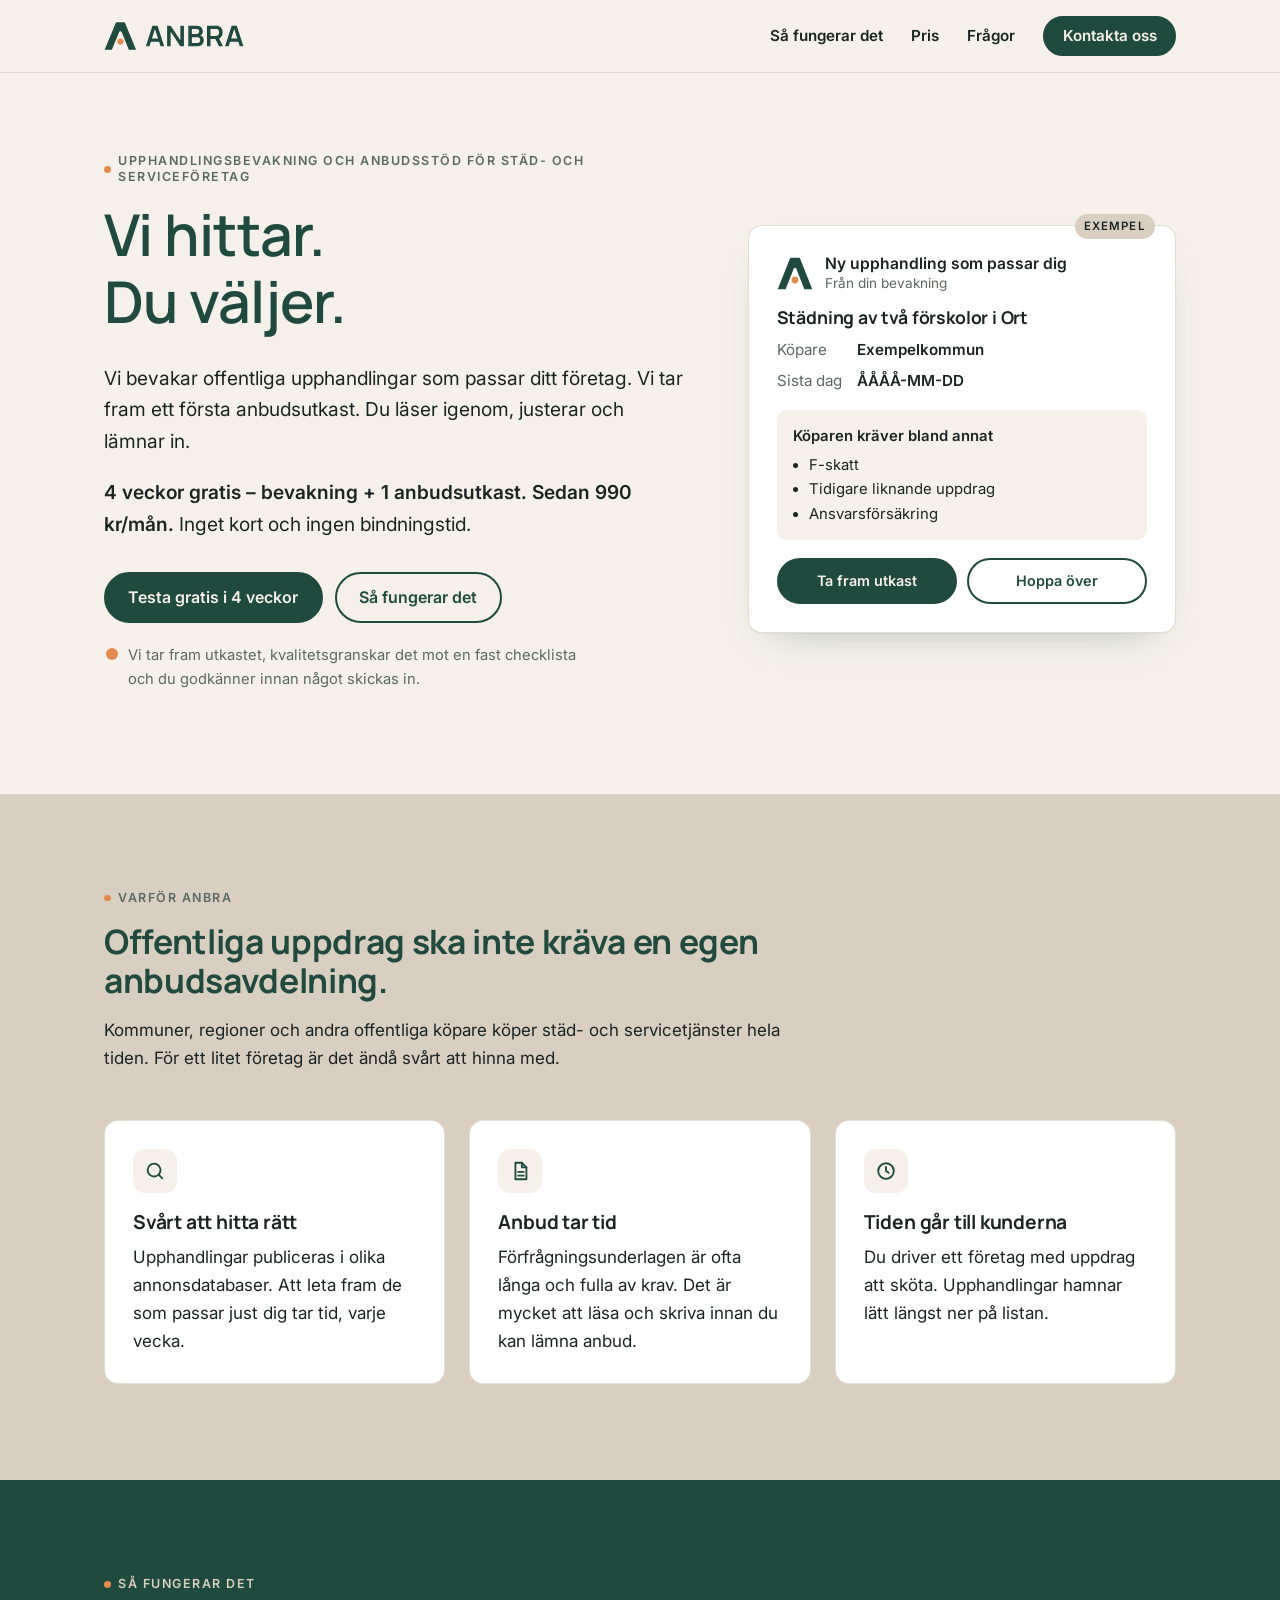
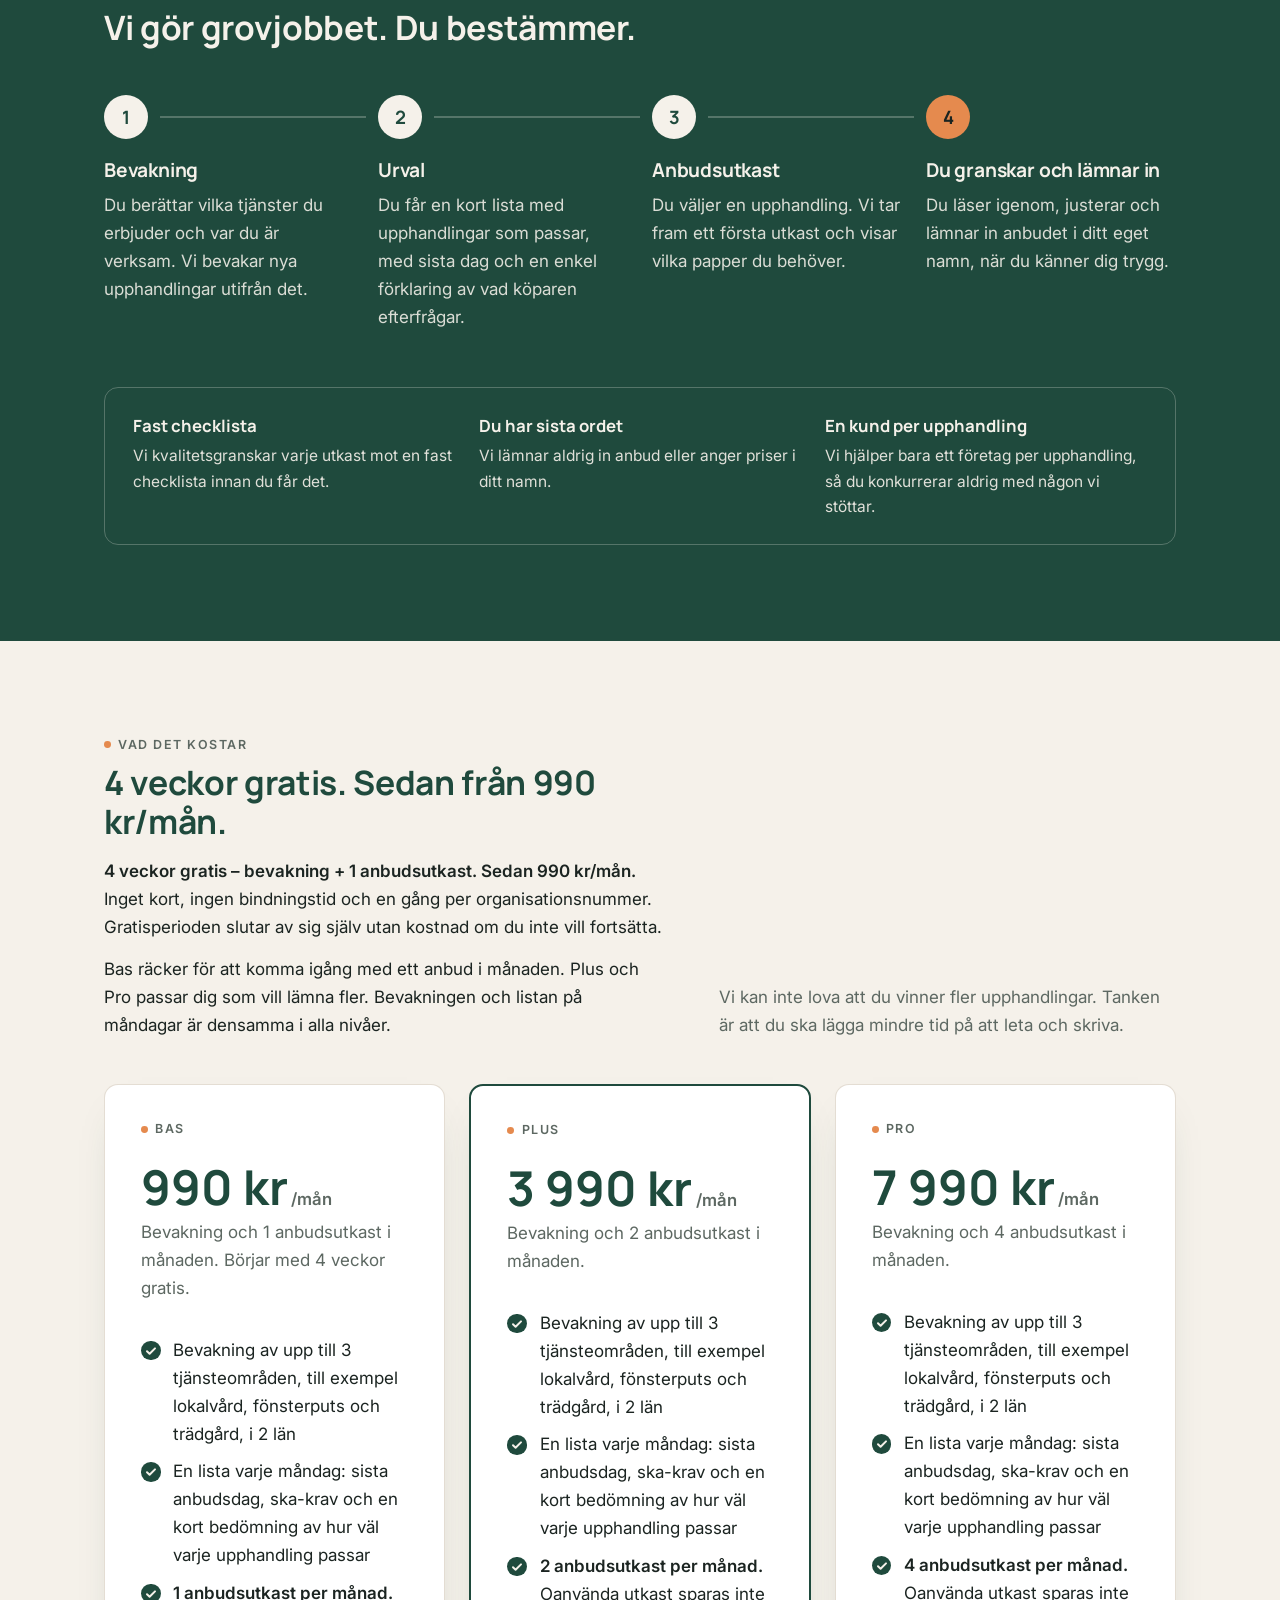
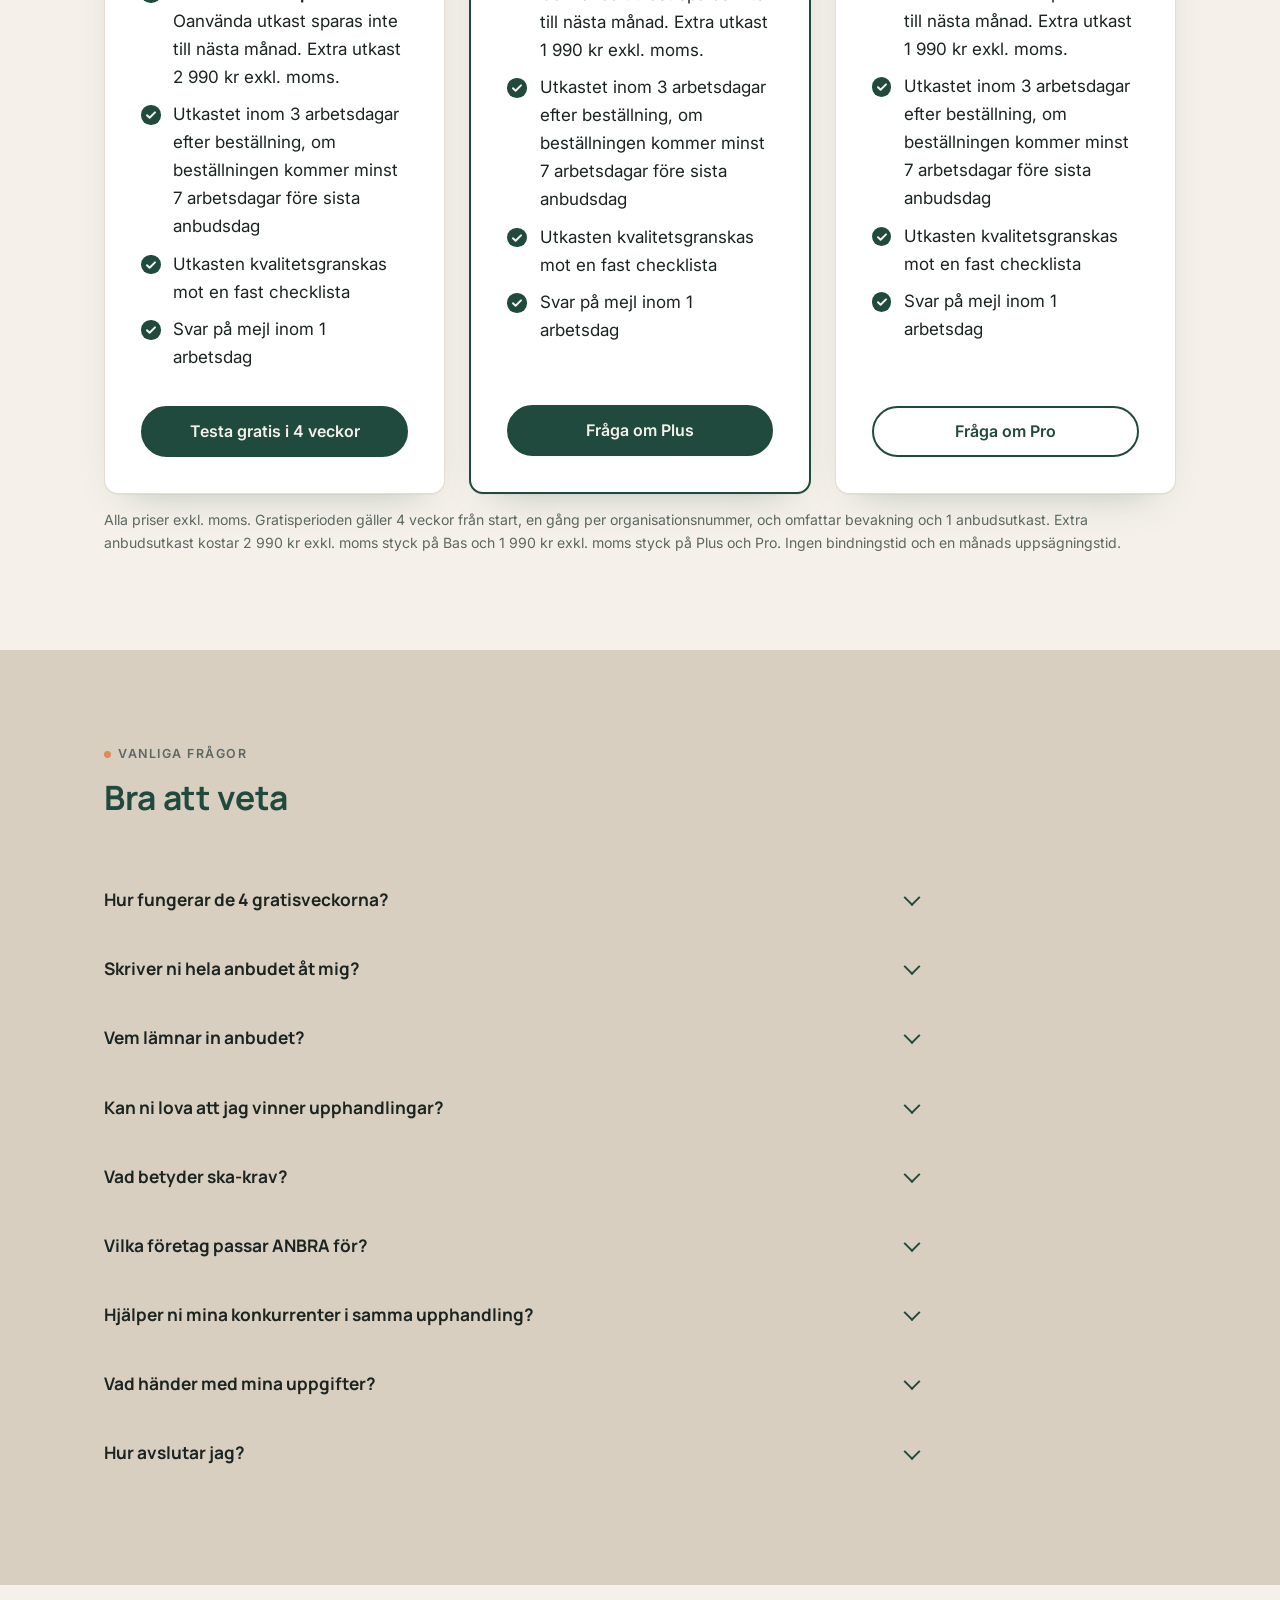
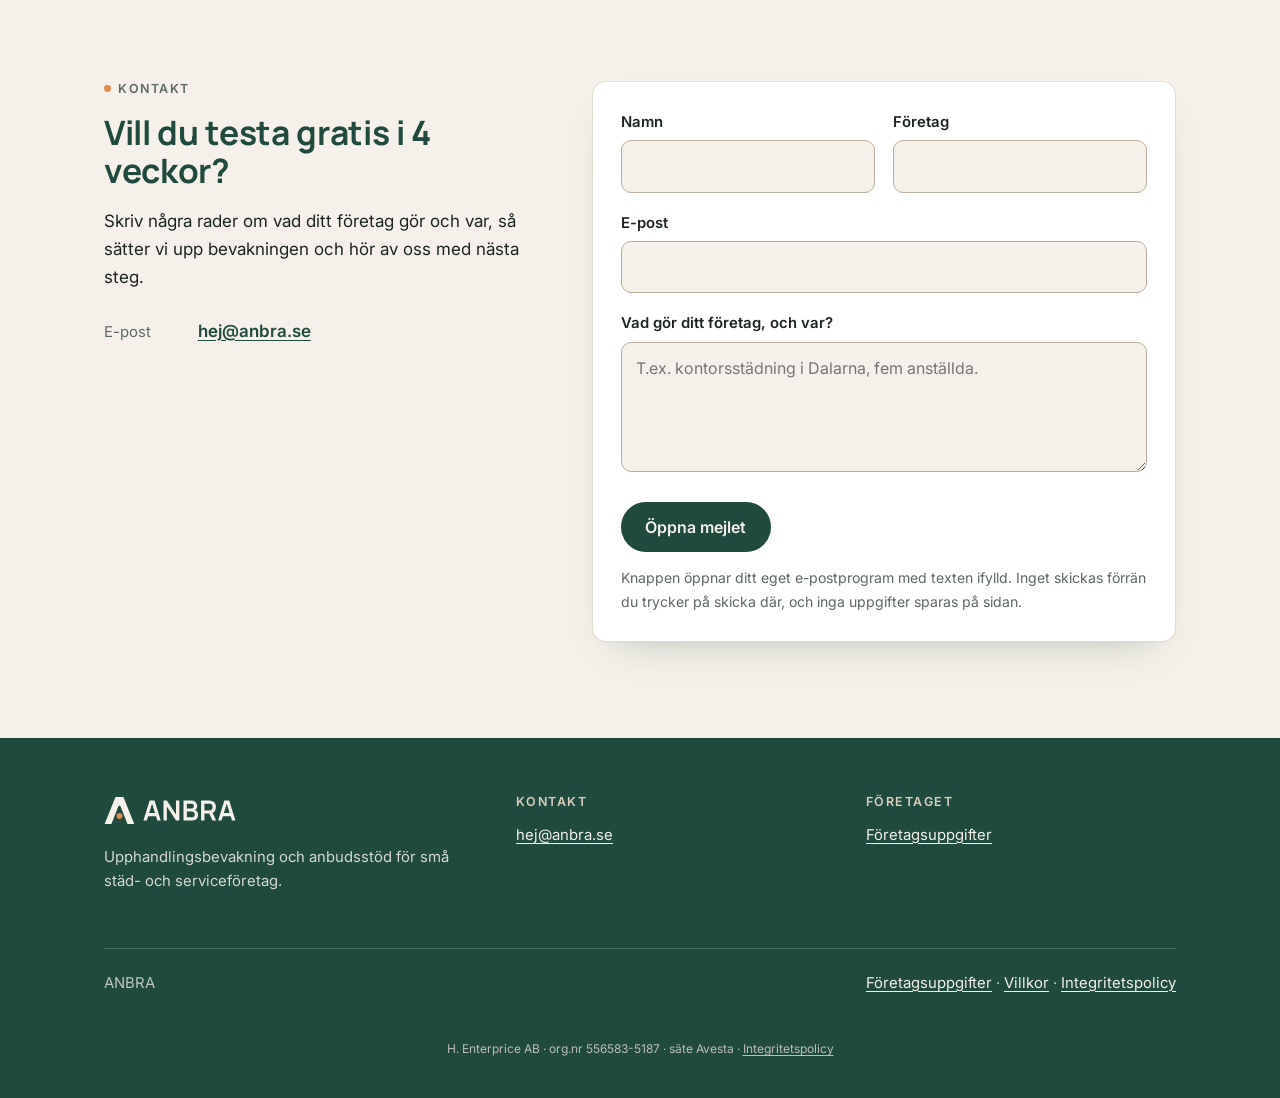
==== commit a96082af: "Sidfot v6: firmarad och policylänk (Pontus ja 3/11 11:17)" ====
--- a/index.html
+++ b/index.html
@@ -24,6 +24,7 @@
 <link rel="preload" href="assets/fonts/Manrope-var.woff2" as="font" type="font/woff2" crossorigin>
 <link rel="preload" href="assets/fonts/Inter-var.woff2" as="font" type="font/woff2" crossorigin>
 <link rel="stylesheet" href="assets/css/stil.css">
+<link rel="stylesheet" href="assets/css/fot-firmarad.css">
 <script type="application/ld+json">
 {"@context":"https://schema.org","@type":"Organization","name":"ANBRA","url":"https://anbra.se/","email":"hej@anbra.se","logo":"https://anbra.se/assets/img/ikon-512.png","parentOrganization":{"@type":"Organization","name":"Heroutech Enterprice AB","legalName":"Heroutech Enterprice AB","taxID":"556583-5187","address":{"@type":"PostalAddress","streetAddress":"Långsvedsvägen 8","postalCode":"774 62","addressLocality":"Avesta","addressCountry":"SE"}}}
 </script>
@@ -294,6 +295,7 @@
       <span>ANBRA</span>
       <span><a href="foretagsuppgifter.html">Företagsuppgifter</a> · <a href="villkor.html">Villkor</a> · <a href="integritetspolicy.html">Integritetspolicy</a></span>
     </div>
+    <p class="firmarad">H. Enterprice AB · org.nr 556583-5187 · säte Avesta · <a href="integritetspolicy.html">Integritetspolicy</a></p>
   </div>
 </footer>
 
--- a/assets/css/fot-firmarad.css
+++ b/assets/css/fot-firmarad.css
@@ -0,0 +1,3 @@
+/* ANBRA – firmarad i sidfoten (v6, 2026-11-03). 12px, centrerad, #BDBDBD mot #1F4A3D = 5,31:1 (WCAG AA). */
+.fot p.firmarad{grid-column:1/-1;margin:6px 0 0;text-align:center;font-size:12px;line-height:1.4;color:#BDBDBD}
+.fot p.firmarad a{color:#BDBDBD}
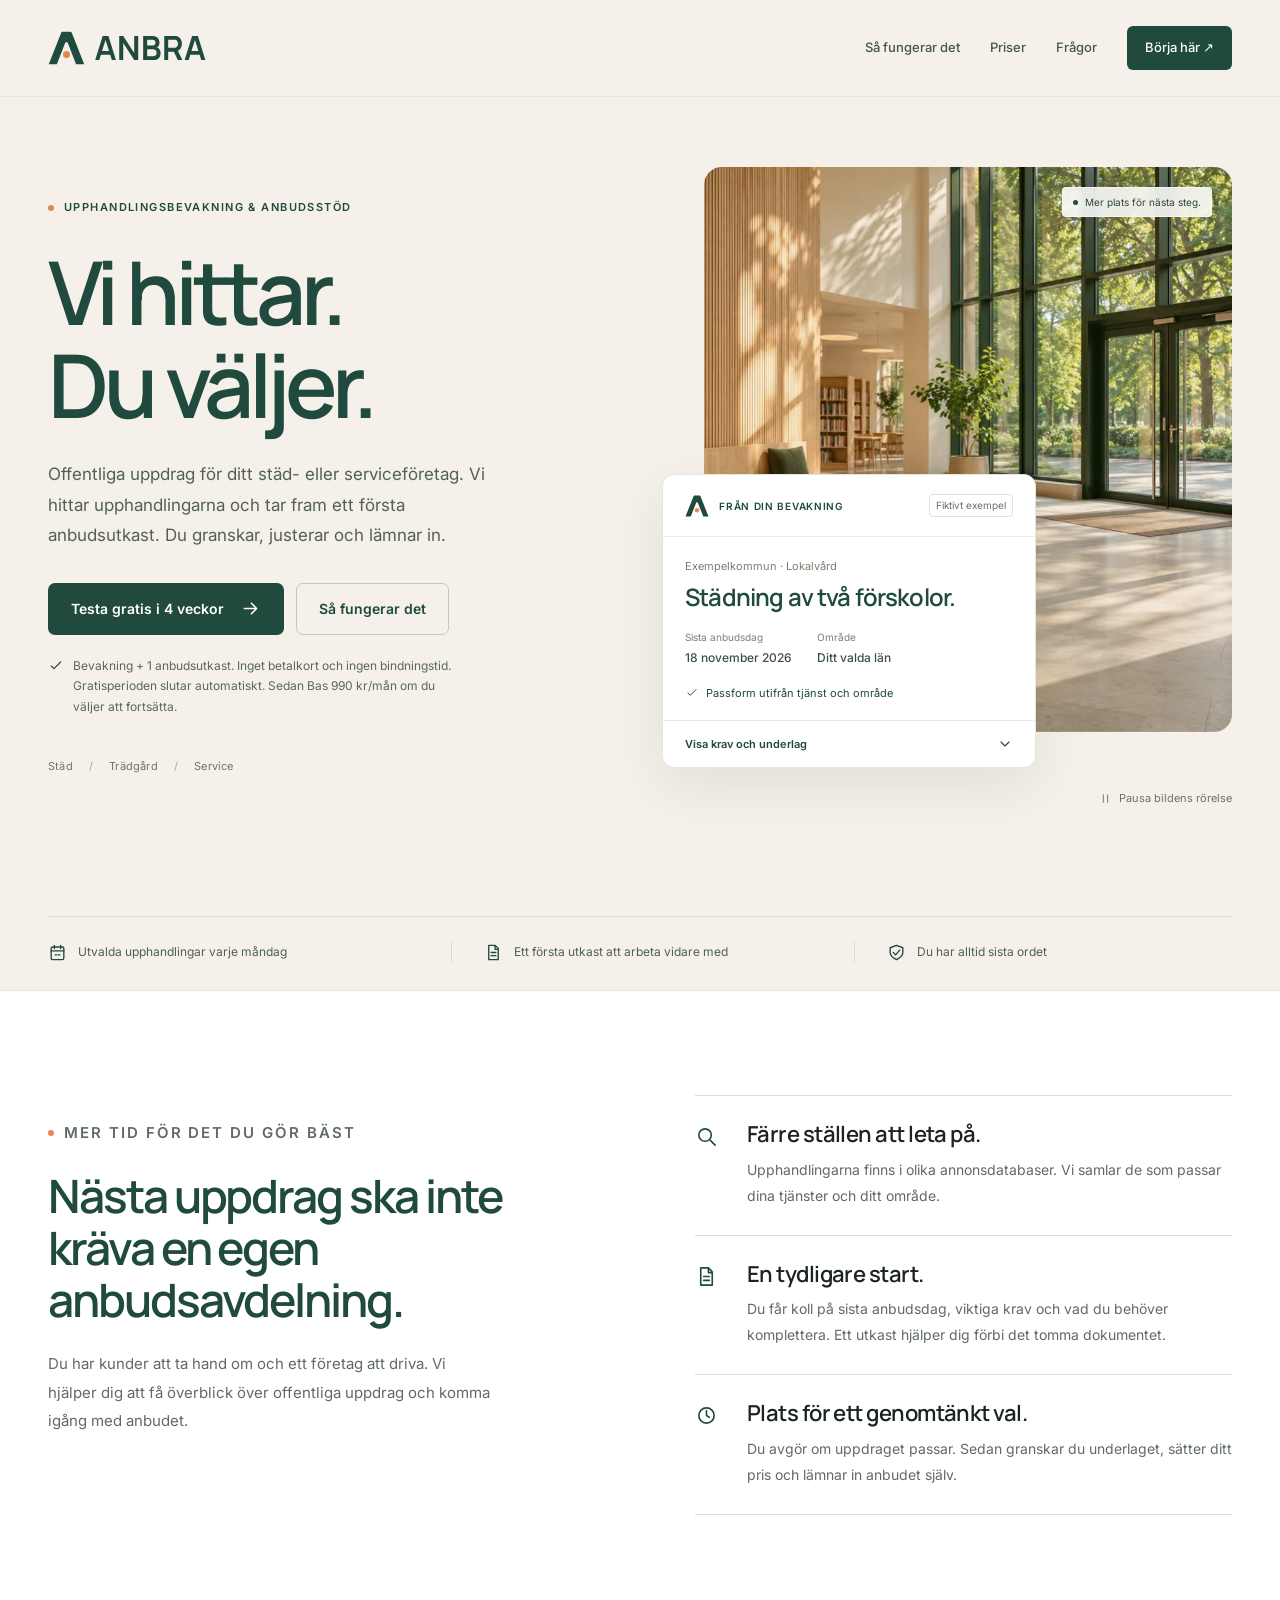
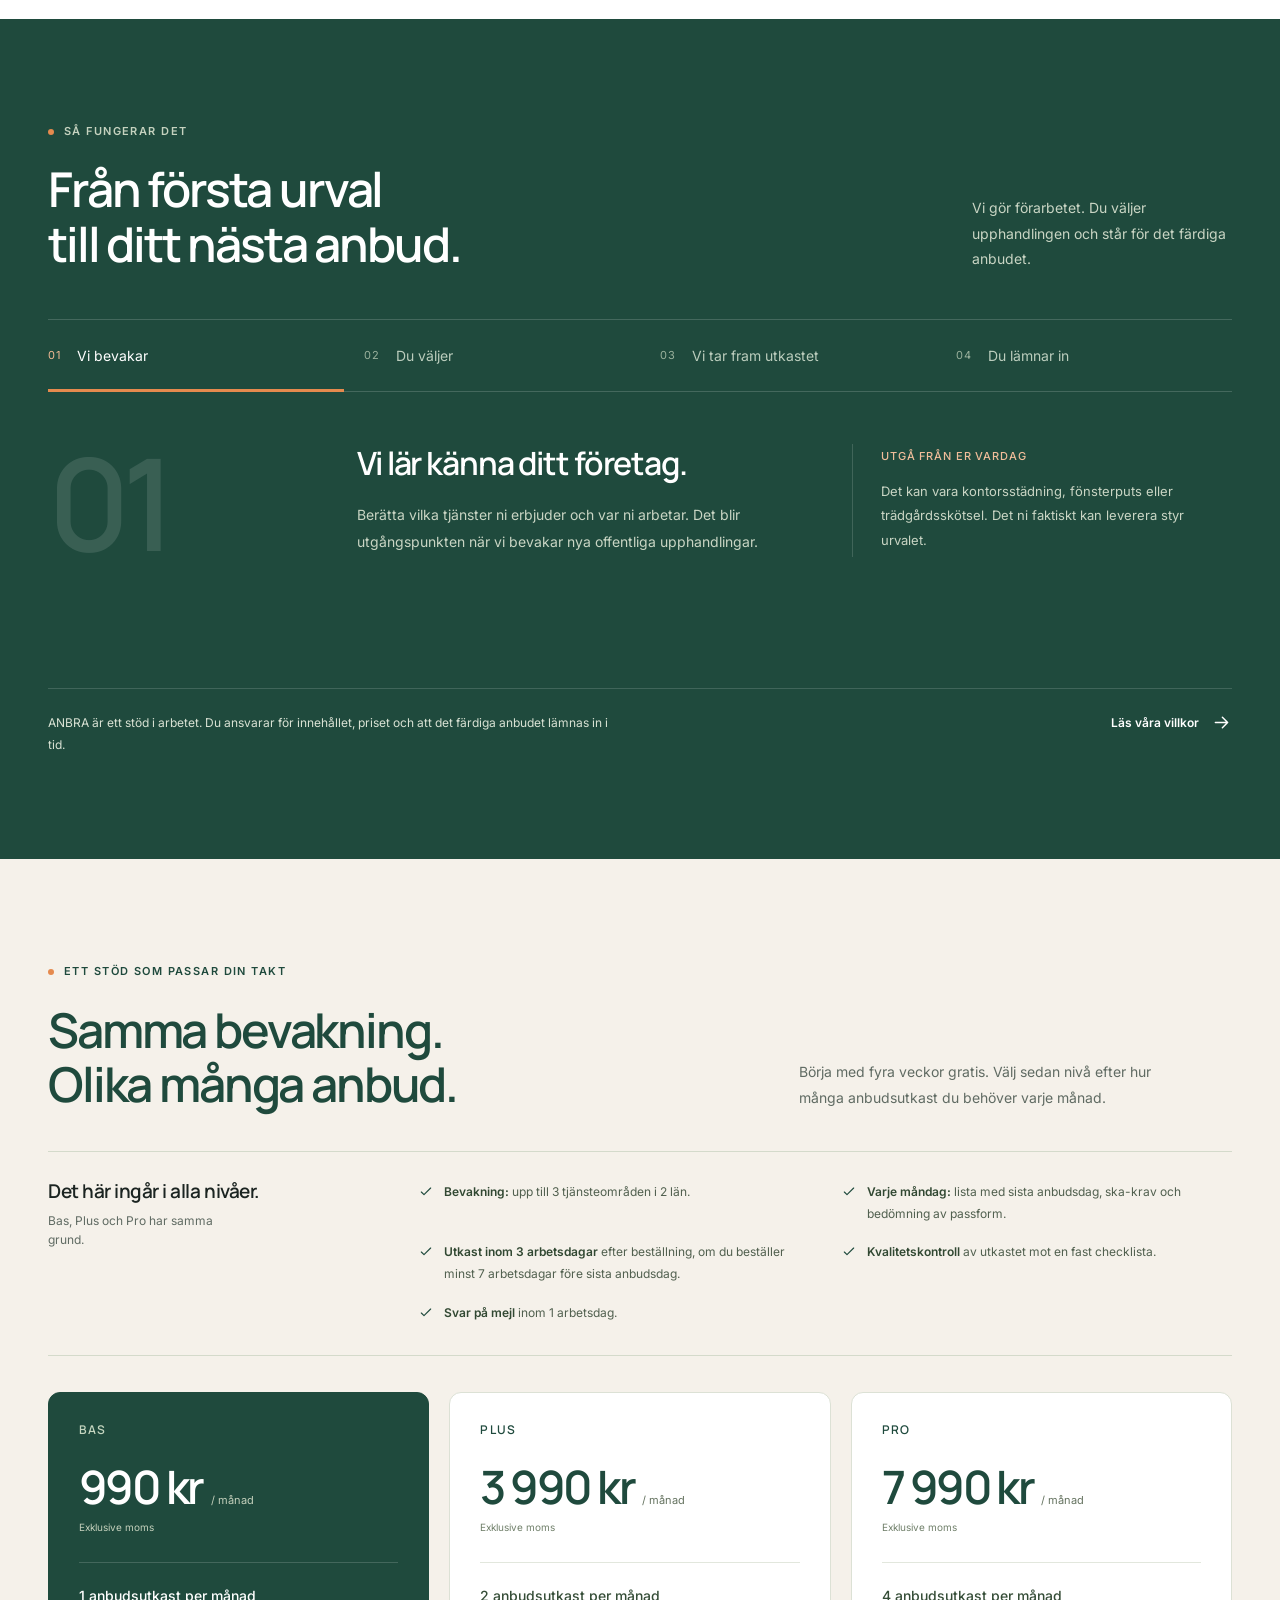
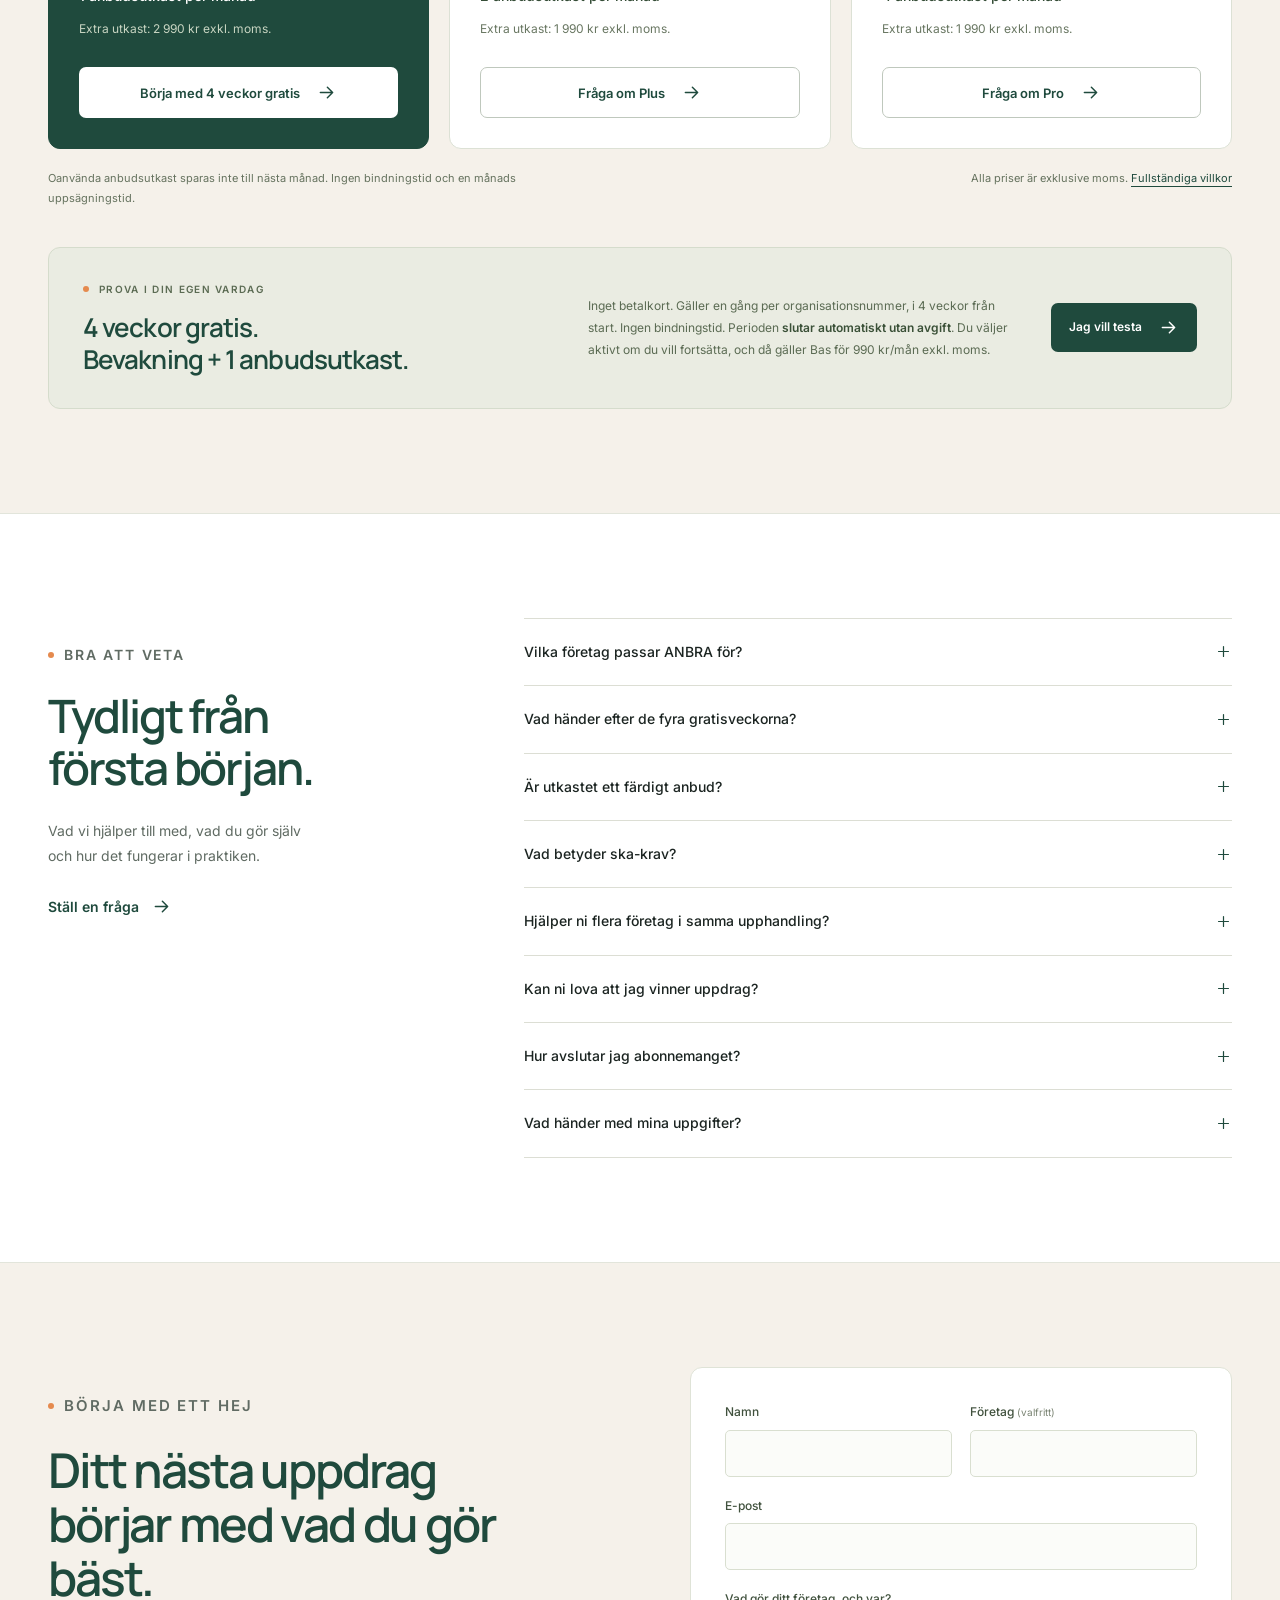
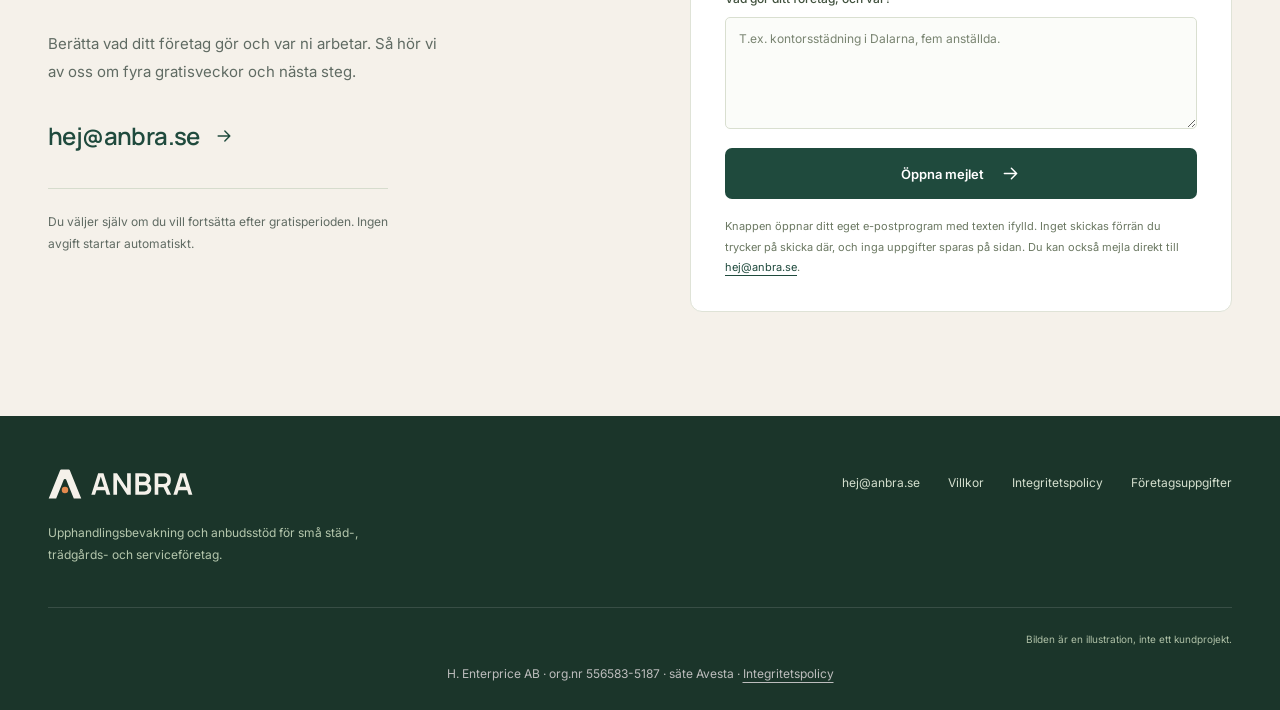
==== commit 47909e72: "Ny startsida enligt designförslag 2026-11-03 (lokal, ej publicerad); villkor 7b, provperiod och sidf" ====
--- a/index.html
+++ b/index.html
@@ -1,312 +1,122 @@
 <!doctype html>
-<html lang="sv">
+<html lang="sv" data-motion="on">
 <head>
 <meta charset="utf-8">
 <meta name="viewport" content="width=device-width, initial-scale=1">
-<title>ANBRA – upphandlingsbevakning och anbudsutkast för städ- och serviceföretag</title>
-<meta name="description" content="ANBRA bevakar offentliga upphandlingar som passar ditt städ- eller serviceföretag och tar fram ett första anbudsutkast. 4 veckor gratis med bevakning och 1 anbudsutkast, sedan 990 kr/mån.">
+<title>ANBRA – Vi hittar. Du väljer.</title>
+<meta name="description" content="Upphandlingsbevakning och anbudsutkast för små städ-, trädgårds- och serviceföretag. 4 veckor gratis med bevakning och 1 anbudsutkast, sedan Bas 990 kr/mån.">
 <link rel="canonical" href="https://anbra.se/">
-<meta name="theme-color" content="#1F4A3D">
+<meta name="theme-color" content="#F5F1EA">
 <meta property="og:type" content="website">
 <meta property="og:locale" content="sv_SE">
 <meta property="og:site_name" content="ANBRA">
 <meta property="og:title" content="ANBRA – Vi hittar. Du väljer.">
-<meta property="og:description" content="Upphandlingsbevakning och anbudsutkast för små städ- och serviceföretag. Du granskar och lämnar in.">
+<meta property="og:description" content="Upphandlingsbevakning och anbudsutkast för små städ-, trädgårds- och serviceföretag. Du granskar och lämnar in.">
 <meta property="og:url" content="https://anbra.se/">
 <meta property="og:image" content="https://anbra.se/assets/img/og-bild.png">
 <meta property="og:image:width" content="1200">
 <meta property="og:image:height" content="630">
 <meta property="og:image:alt" content="ANBRA logotyp med texten Vi hittar. Du väljer.">
 <meta name="twitter:card" content="summary_large_image">
+<meta name="twitter:title" content="ANBRA – Vi hittar. Du väljer.">
+<meta name="twitter:description" content="Upphandlingsbevakning och anbudsutkast för små städ-, trädgårds- och serviceföretag. Du granskar och lämnar in.">
+<meta name="twitter:image" content="https://anbra.se/assets/img/og-bild.png">
 <link rel="icon" href="/favicon.ico" sizes="any">
 <link rel="icon" href="/favicon.svg" type="image/svg+xml">
 <link rel="apple-touch-icon" href="/apple-touch-icon.png">
 <link rel="preload" href="assets/fonts/Manrope-var.woff2" as="font" type="font/woff2" crossorigin>
 <link rel="preload" href="assets/fonts/Inter-var.woff2" as="font" type="font/woff2" crossorigin>
-<link rel="stylesheet" href="assets/css/stil.css">
-<link rel="stylesheet" href="assets/css/fot-firmarad.css">
+<link rel="stylesheet" href="assets/css/startsida.css">
 <script type="application/ld+json">
 {"@context":"https://schema.org","@type":"Organization","name":"ANBRA","url":"https://anbra.se/","email":"hej@anbra.se","logo":"https://anbra.se/assets/img/ikon-512.png","parentOrganization":{"@type":"Organization","name":"Heroutech Enterprice AB","legalName":"Heroutech Enterprice AB","taxID":"556583-5187","address":{"@type":"PostalAddress","streetAddress":"Långsvedsvägen 8","postalCode":"774 62","addressLocality":"Avesta","addressCountry":"SE"}}}
 </script>
 </head>
 <body>
-<a class="skip" href="#innehall">Hoppa till innehållet</a>
+  <svg aria-hidden="true" style="position:absolute;width:0;height:0;overflow:hidden" xmlns="http://www.w3.org/2000/svg"><defs>
+    <symbol id="arrow" viewBox="0 0 24 24"><path d="M5 12h14m-6-6 6 6-6 6"/></symbol>
+    <symbol id="check" viewBox="0 0 24 24"><path d="m5 12 4 4L19 6"/></symbol>
+    <symbol id="search" viewBox="0 0 24 24"><circle cx="10.5" cy="10.5" r="6.5"/><path d="m16 16 5 5"/></symbol>
+    <symbol id="document" viewBox="0 0 24 24"><path d="M6 3h8l4 4v14H6V3Zm8 0v5h4M9 12h6m-6 4h6"/></symbol>
+    <symbol id="clock" viewBox="0 0 24 24"><circle cx="12" cy="12" r="8"/><path d="M12 7v5l3 2"/></symbol>
+    <symbol id="calendar" viewBox="0 0 24 24"><rect x="4" y="5" width="16" height="16" rx="2"/><path d="M8 3v4m8-4v4M4 10h16m-11 5h2m2 0h2"/></symbol>
+    <symbol id="shield" viewBox="0 0 24 24"><path d="m12 3-8 3v6c0 5 8 9 8 9s8-4 8-9V6l-8-3Z"/><path d="m8 12 3 3 5-6"/></symbol>
+    <symbol id="chevron" viewBox="0 0 24 24"><path d="m6 9 6 6 6-6"/></symbol>
+    <symbol id="plus" viewBox="0 0 24 24"><path d="M12 5v14M5 12h14"/></symbol>
+    <symbol id="pause" viewBox="0 0 24 24"><path d="M8 5v14M16 5v14"/></symbol>
+    <symbol id="play" viewBox="0 0 24 24"><path d="m8 5 11 7-11 7V5Z"/></symbol>
+    <symbol id="menu" viewBox="0 0 24 24"><path d="M4 7h16M4 12h16M4 17h16"/></symbol>
+    <symbol id="mail" viewBox="0 0 24 24"><rect x="3" y="5" width="18" height="14" rx="2"/><path d="m4 7 8 6 8-6"/></symbol>
+  </defs></svg>
+  <a class="skip" href="#innehall">Hoppa till innehållet</a>
+  <header class="site-header"><div class="wrap nav-shell">
+    <a class="brand" href="#" aria-label="ANBRA – till början"><img src="assets/img/ANBRA-logotyp-primar.svg" alt="ANBRA" width="158" height="40"></a>
+    <button type="button" class="menu-toggle" aria-label="Öppna menyn" aria-expanded="false" aria-controls="nav-links"><svg class="icon" aria-hidden="true"><use href="#menu"/></svg></button>
+    <nav class="nav-links" id="nav-links" aria-label="Huvudmeny"><a href="#sa-fungerar-det">Så fungerar det</a><a href="#pris">Priser</a><a href="#fragor">Frågor</a><a class="nav-cta" href="#kontakt">Börja här <span aria-hidden="true">↗</span></a></nav>
+  </div></header>
+  <main id="innehall">
+    <section class="hero" aria-labelledby="hero-title"><div class="wrap">
+      <div class="hero-grid">
+        <div class="hero-copy"><p class="eyebrow">Upphandlingsbevakning &amp; anbudsstöd</p><h1 id="hero-title">Vi hittar.<span>Du väljer.</span></h1><p class="hero-intro">Offentliga uppdrag för ditt städ- eller serviceföretag. Vi hittar upphandlingarna och tar fram ett första anbudsutkast. Du granskar, justerar och lämnar in.</p><div class="hero-actions"><a class="button button-primary" href="#kontakt">Testa gratis i 4 veckor <svg class="icon" aria-hidden="true"><use href="#arrow"/></svg></a><a class="button button-outline" href="#sa-fungerar-det">Så fungerar det</a></div><p class="hero-proof"><svg class="icon" aria-hidden="true"><use href="#check"/></svg>Bevakning + 1 anbudsutkast. Inget betalkort och ingen bindningstid. Gratisperioden slutar automatiskt. Sedan Bas 990 kr/mån om du väljer att fortsätta.</p><div class="hero-sectors" aria-label="För företag inom"><span>Städ</span><span>Trädgård</span><span>Service</span></div></div>
+        <div>
+          <div class="hero-visual">
+            <div class="photo-panel"><picture><source type="image/avif" srcset="assets/img/arkitektur-ljus-720.avif 720w, assets/img/arkitektur-ljus-1120.avif 1120w" sizes="(max-width: 880px) 580px, 560px"><source type="image/webp" srcset="assets/img/arkitektur-ljus-720.webp 720w, assets/img/arkitektur-ljus-1120.webp 1120w" sizes="(max-width: 880px) 580px, 560px"><img class="hero-photo" src="assets/img/arkitektur-ljus-1120.jpg" srcset="assets/img/arkitektur-ljus-720.jpg 720w, assets/img/arkitektur-ljus-1120.jpg 1120w" sizes="(max-width: 880px) 580px, 560px" alt="" width="1120" height="1400" fetchpriority="high"></picture><p class="photo-caption"><span aria-hidden="true"></span>Mer plats för nästa steg.</p></div>
+            <article class="opportunity-card" aria-label="Fiktivt exempel på en upphandling"><div class="opportunity-head"><div class="opportunity-kicker"><img src="assets/img/ANBRA-symbol-primar.svg" alt="" width="24" height="27">Från din bevakning</div><span class="example-label">Fiktivt exempel</span></div><div class="opportunity-main"><p class="opportunity-company">Exempelkommun · Lokalvård</p><h2>Städning av två förskolor.</h2><dl class="opportunity-facts"><div><dt>Sista anbudsdag</dt><dd>18 november 2026</dd></div><div><dt>Område</dt><dd>Ditt valda län</dd></div></dl><p class="opportunity-fit"><svg class="icon" aria-hidden="true"><use href="#check"/></svg>Passform utifrån tjänst och område</p></div><details class="opportunity-details"><summary>Visa krav och underlag <svg class="icon" aria-hidden="true"><use href="#chevron"/></svg></summary><div class="opportunity-evidence"><p><strong>Ska-krav i exemplet:</strong> F-skatt, ansvarsförsäkring och erfarenhet av liknande uppdrag.</p><p><strong>Att kontrollera:</strong> Har ni rätt referenser, kapacitet och de intyg som köparen kräver?</p><p class="fiction-note">Upphandlingen, köparen och datumet är påhittade för att visa formatet. Verkliga bevakningslistor utgår från respektive upphandlingsunderlag.</p></div></details></article>
+          </div>
+          <div class="motion-row"><button type="button" class="motion-toggle" aria-pressed="false"><svg class="icon" aria-hidden="true"><use href="#pause"/></svg><span>Pausa bildens rörelse</span></button></div>
+        </div>
+      </div>
+      <div class="hero-bottom"><p><svg class="icon" aria-hidden="true"><use href="#calendar"/></svg>Utvalda upphandlingar varje måndag</p><p><svg class="icon" aria-hidden="true"><use href="#document"/></svg>Ett första utkast att arbeta vidare med</p><p><svg class="icon" aria-hidden="true"><use href="#shield"/></svg>Du har alltid sista ordet</p></div>
+    </div></section>
 
-<header class="topp">
-  <div class="wrap">
-    <a class="logo" href="#" aria-label="ANBRA – till början"><img src="assets/img/ANBRA-logotyp-primar.svg" alt="ANBRA" width="140" height="35"></a>
-    <nav class="meny" aria-label="Huvudmeny">
-      <a href="#sa-fungerar-det">Så fungerar det</a>
-      <a href="#pris">Pris</a>
-      <a href="#fragor">Frågor</a>
-      <a class="knapp knapp--fylld" href="#kontakt">Kontakta oss</a>
-    </nav>
-  </div>
-</header>
+    <section class="section why-section" aria-labelledby="why-title"><div class="wrap why-grid">
+      <div class="section-title"><p class="eyebrow">Mer tid för det du gör bäst</p><h2 id="why-title">Nästa uppdrag ska inte kräva en egen anbudsavdelning.</h2><p>Du har kunder att ta hand om och ett företag att driva. Vi hjälper dig att få överblick över offentliga uppdrag och komma igång med anbudet.</p></div>
+      <div class="benefits"><article class="benefit"><svg class="icon" aria-hidden="true"><use href="#search"/></svg><div><h3>Färre ställen att leta på.</h3><p>Upphandlingarna finns i olika annonsdatabaser. Vi samlar de som passar dina tjänster och ditt område.</p></div></article><article class="benefit"><svg class="icon" aria-hidden="true"><use href="#document"/></svg><div><h3>En tydligare start.</h3><p>Du får koll på sista anbudsdag, viktiga krav och vad du behöver komplettera. Ett utkast hjälper dig förbi det tomma dokumentet.</p></div></article><article class="benefit"><svg class="icon" aria-hidden="true"><use href="#clock"/></svg><div><h3>Plats för ett genomtänkt val.</h3><p>Du avgör om uppdraget passar. Sedan granskar du underlaget, sätter ditt pris och lämnar in anbudet själv.</p></div></article></div>
+    </div></section>
 
-<main id="innehall">
+    <section class="section process-section" id="sa-fungerar-det" aria-labelledby="process-title"><div class="wrap">
+      <div class="process-heading"><div><p class="eyebrow">Så fungerar det</p><h2 id="process-title">Från första urval<br>till ditt nästa anbud.</h2></div><p>Vi gör förarbetet. Du väljer upphandlingen och står för det färdiga anbudet.</p></div>
+      <div class="step-tabs" aria-label="Arbetets fyra steg"><a class="step-tab" id="step-tab-1" href="#step-1"><span>01</span>Vi bevakar</a><a class="step-tab" id="step-tab-2" href="#step-2"><span>02</span>Du väljer</a><a class="step-tab" id="step-tab-3" href="#step-3"><span>03</span>Vi tar fram utkastet</a><a class="step-tab" id="step-tab-4" href="#step-4"><span>04</span>Du lämnar in</a></div>
+      <div class="step-panels">
+        <div class="step-panel" id="step-1"><span class="step-number" aria-hidden="true">01</span><div class="step-content"><div><h3>Vi lär känna ditt företag.</h3><p>Berätta vilka tjänster ni erbjuder och var ni arbetar. Det blir utgångspunkten när vi bevakar nya offentliga upphandlingar.</p></div><div class="step-note"><strong>Utgå från er vardag</strong><p>Det kan vara kontorsstädning, fönsterputs eller trädgårdsskötsel. Det ni faktiskt kan leverera styr urvalet.</p></div></div></div>
+        <div class="step-panel" id="step-2"><span class="step-number" aria-hidden="true">02</span><div class="step-content"><div><h3>Du väljer vad ni går vidare med.</h3><p>Läs den korta bevakningslistan och bedöm vilka uppdrag som passar. Du väljer själv om du vill beställa ett anbudsutkast.</p></div><div class="step-note"><strong>En kund per upphandling</strong><p>Vi tar fram utkast åt högst ett företag per upphandling. Den som först beställer utkastet har företräde.</p></div></div></div>
+        <div class="step-panel" id="step-3"><span class="step-number" aria-hidden="true">03</span><div class="step-content"><div><h3>Ett första utkast. En tydlig väg vidare.</h3><p>Vi tar fram anbudsutkastet utifrån upphandlingen och visar vilka uppgifter och bilagor du behöver komplettera med.</p></div><div class="step-note"><strong>Underlag för din granskning</strong><p>Utkastet är en startpunkt och kan innehålla fel. Läs igenom innehållet och kontrollera det mot upphandlingens krav.</p></div></div></div>
+        <div class="step-panel" id="step-4"><span class="step-number" aria-hidden="true">04</span><div class="step-content"><div><h3>Det färdiga anbudet är ditt.</h3><p>Du granskar, kompletterar och prissätter. När allt stämmer lämnar du själv in anbudet i ditt företags namn.</p></div><div class="step-note"><strong>Du har sista ordet</strong><p>Vi lämnar aldrig in anbud eller anger priser i ditt namn. Köparen bedömer anbudet, och vi kan inte garantera ett uppdrag.</p></div></div></div>
+      </div>
+      <div class="process-responsibility"><p>ANBRA är ett stöd i arbetet. Du ansvarar för innehållet, priset och att det färdiga anbudet lämnas in i tid.</p><a class="text-link" href="villkor.html">Läs våra villkor <svg class="icon" aria-hidden="true"><use href="#arrow"/></svg></a></div>
+    </div></section>
 
-<section class="hero" aria-labelledby="hero-rubrik">
-  <div class="wrap">
-    <div>
-      <p class="etikett">Upphandlingsbevakning och anbudsstöd för städ- och serviceföretag</p>
-      <h1 id="hero-rubrik">Vi hittar.<br>Du väljer.</h1>
-      <p class="ingress">Vi bevakar offentliga upphandlingar som passar ditt företag. Vi tar fram ett första anbudsutkast. Du läser igenom, justerar och lämnar in.</p>
-      <p class="ingress"><strong>4 veckor gratis – bevakning + 1 anbudsutkast. Sedan 990 kr/mån.</strong> Inget kort och ingen bindningstid.</p>
-      <div class="knappar">
-        <a class="knapp knapp--fylld" href="mailto:hej@anbra.se?subject=Jag%20vill%20testa%20ANBRA%20gratis%20i%204%20veckor">Testa gratis i 4 veckor</a>
-        <a class="knapp knapp--kant" href="#sa-fungerar-det">Så fungerar det</a>
+    <section class="section price-section" id="pris" aria-labelledby="price-title"><div class="wrap">
+      <div class="pricing-heading"><div><p class="eyebrow">Ett stöd som passar din takt</p><h2 id="price-title">Samma bevakning.<br>Olika många anbud.</h2></div><p>Börja med fyra veckor gratis. Välj sedan nivå efter hur många anbudsutkast du behöver varje månad.</p></div>
+      <div class="included"><div class="included-heading"><h3>Det här ingår i alla nivåer.</h3><p>Bas, Plus och Pro har samma grund.</p></div><ul class="included-list"><li><svg class="icon" aria-hidden="true"><use href="#check"/></svg><span><strong>Bevakning:</strong> upp till 3 tjänsteområden i 2 län.</span></li><li><svg class="icon" aria-hidden="true"><use href="#check"/></svg><span><strong>Varje måndag:</strong> lista med sista anbudsdag, ska-krav och bedömning av passform.</span></li><li><svg class="icon" aria-hidden="true"><use href="#check"/></svg><span><strong>Utkast inom 3 arbetsdagar</strong> efter beställning, om du beställer minst 7 arbetsdagar före sista anbudsdag.</span></li><li><svg class="icon" aria-hidden="true"><use href="#check"/></svg><span><strong>Kvalitetskontroll</strong> av utkastet mot en fast checklista.</span></li><li><svg class="icon" aria-hidden="true"><use href="#check"/></svg><span><strong>Svar på mejl</strong> inom 1 arbetsdag.</span></li></ul></div>
+      <div class="price-cards">
+        <article class="price-card bas"><h3 class="plan-name">Bas</h3><div class="plan-price"><strong>990 kr</strong><span>/ månad</span></div><p class="plan-tax">Exklusive moms</p><p class="plan-content">1 anbudsutkast per månad</p><p class="plan-extra">Extra utkast: 2 990 kr exkl. moms.</p><a class="button button-white" href="#kontakt">Börja med 4 veckor gratis <svg class="icon" aria-hidden="true"><use href="#arrow"/></svg></a></article>
+        <article class="price-card"><h3 class="plan-name">Plus</h3><div class="plan-price"><strong>3 990 kr</strong><span>/ månad</span></div><p class="plan-tax">Exklusive moms</p><p class="plan-content">2 anbudsutkast per månad</p><p class="plan-extra">Extra utkast: 1 990 kr exkl. moms.</p><a class="button button-outline" href="mailto:hej@anbra.se?subject=Jag%20vill%20veta%20mer%20om%20Plus">Fråga om Plus <svg class="icon" aria-hidden="true"><use href="#arrow"/></svg></a></article>
+        <article class="price-card"><h3 class="plan-name">Pro</h3><div class="plan-price"><strong>7 990 kr</strong><span>/ månad</span></div><p class="plan-tax">Exklusive moms</p><p class="plan-content">4 anbudsutkast per månad</p><p class="plan-extra">Extra utkast: 1 990 kr exkl. moms.</p><a class="button button-outline" href="mailto:hej@anbra.se?subject=Jag%20vill%20veta%20mer%20om%20Pro">Fråga om Pro <svg class="icon" aria-hidden="true"><use href="#arrow"/></svg></a></article>
       </div>
-      <p class="notis-rad"><svg width="16" height="16" viewBox="0 0 16 16" aria-hidden="true"><circle cx="8" cy="8" r="6" fill="#E58A4E"/></svg>
-      <span>Vi tar fram utkastet, kvalitetsgranskar det mot en fast checklista och du godkänner innan något skickas in.</span></p>
-    </div>
+      <div class="subscription-note"><p>Oanvända anbudsutkast sparas inte till nästa månad. Ingen bindningstid och en månads uppsägningstid.</p><p>Alla priser är exklusive moms. <a href="villkor.html">Fullständiga villkor</a></p></div>
+      <div class="trial-panel"><div><p class="eyebrow">Prova i din egen vardag</p><h3>4 veckor gratis.<br>Bevakning + 1 anbudsutkast.</h3></div><p>Inget betalkort. Gäller en gång per organisationsnummer, i 4 veckor från start. Ingen bindningstid. Perioden <strong>slutar automatiskt utan avgift</strong>. Du väljer aktivt om du vill fortsätta, och då gäller Bas för 990 kr/mån exkl. moms.</p><a class="button button-primary" href="#kontakt">Jag vill testa <svg class="icon" aria-hidden="true"><use href="#arrow"/></svg></a></div>
+    </div></section>
 
-    <figure class="kort exempel" aria-label="Exempel på hur en bevakningsnotis kan se ut">
-      <span class="flagga">Exempel</span>
-      <div class="rubrikrad">
-        <img src="assets/img/ANBRA-symbol-primar.svg" alt="" width="36" height="38">
-        <p><strong>Ny upphandling som passar dig</strong>Från din bevakning</p>
+    <section class="section faq-section" id="fragor" aria-labelledby="faq-title"><div class="wrap faq-grid">
+      <div class="faq-intro"><p class="eyebrow">Bra att veta</p><h2 id="faq-title">Tydligt från<br>första början.</h2><p>Vad vi hjälper till med, vad du gör själv och hur det fungerar i praktiken.</p><a class="text-link" href="mailto:hej@anbra.se">Ställ en fråga <svg class="icon" aria-hidden="true"><use href="#arrow"/></svg></a></div>
+      <div class="faq-list">
+        <details><summary>Vilka företag passar ANBRA för?<svg class="icon" aria-hidden="true"><use href="#plus"/></svg></summary><div class="faq-answer">Små företag inom städ, trädgård och liknande servicetjänster. Vi tar inte fram underlag för bygg-, anläggnings- eller installationsuppdrag.</div></details>
+        <details><summary>Vad händer efter de fyra gratisveckorna?<svg class="icon" aria-hidden="true"><use href="#plus"/></svg></summary><div class="faq-answer">Gratisperioden slutar automatiskt utan avgift. Du behöver aktivt välja att fortsätta med Bas för 990 kr/mån exkl. moms, eller med Plus eller Pro. Det krävs inget betalkort för att prova, och gratisperioden gäller en gång per organisationsnummer. Läs mer i <a href="villkor.html">villkoren</a>.</div></details>
+        <details><summary>Är utkastet ett färdigt anbud?<svg class="icon" aria-hidden="true"><use href="#plus"/></svg></summary><div class="faq-answer">Nej. Ett utkast kan innehålla fel och behöver din granskning. Du kontrollerar uppgifterna mot upphandlingsunderlaget, kompletterar med det som saknas, sätter priser och lämnar själv in anbudet i ditt företags namn.</div></details>
+        <details><summary>Vad betyder ska-krav?<svg class="icon" aria-hidden="true"><use href="#plus"/></svg></summary><div class="faq-answer">Det är krav som måste uppfyllas för att anbudet ska gå vidare, till exempel F-skatt, en försäkring eller tidigare liknande uppdrag. Vi visar kraven och vilka uppgifter eller handlingar du behöver kontrollera.</div></details>
+        <details><summary>Hjälper ni flera företag i samma upphandling?<svg class="icon" aria-hidden="true"><use href="#plus"/></svg></summary><div class="faq-answer">Nej. Vi tar fram anbudsutkast åt högst ett företag per upphandling. Den som först beställer utkastet har företräde. Vi arbetar inte åt de offentliga köparna.</div></details>
+        <details><summary>Kan ni lova att jag vinner uppdrag?<svg class="icon" aria-hidden="true"><use href="#plus"/></svg></summary><div class="faq-answer">Nej. Vi hjälper dig att hitta relevanta upphandlingar och komma igång med anbudet. Köparen utvärderar anbuden, och ANBRA lämnar ingen garanti om tilldelning.</div></details>
+        <details><summary>Hur avslutar jag abonnemanget?<svg class="icon" aria-hidden="true"><use href="#plus"/></svg></summary><div class="faq-answer">Du säger upp via mejl till <a href="mailto:hej@anbra.se">hej@anbra.se</a>. Abonnemanget har ingen bindningstid och en månads uppsägningstid. Se <a href="villkor.html">fullständiga villkor</a>.</div></details>
+        <details><summary>Vad händer med mina uppgifter?<svg class="icon" aria-hidden="true"><use href="#plus"/></svg></summary><div class="faq-answer">Uppgifterna du lämnar används för att leverera tjänsten till dig. Kontaktformuläret nedan öppnar bara ditt eget e-postprogram. Det skickar eller sparar inga uppgifter på sidan. Läs vår <a href="integritetspolicy.html">integritetspolicy</a>.</div></details>
       </div>
-      <h3>Städning av två förskolor i Ort</h3>
-      <dl>
-        <dt>Köpare</dt><dd>Exempelkommun</dd>
-        <dt>Sista dag</dt><dd>ÅÅÅÅ-MM-DD</dd>
-      </dl>
-      <div class="lista">
-        <p>Köparen kräver bland annat</p>
-        <ul>
-          <li>F-skatt</li>
-          <li>Tidigare liknande uppdrag</li>
-          <li>Ansvarsförsäkring</li>
-        </ul>
-      </div>
-      <div class="val" aria-hidden="true"><span>Ta fram utkast</span><span>Hoppa över</span></div>
-    </figure>
-  </div>
-</section>
+    </div></section>
 
-<section class="sektion sektion--sand problem" aria-labelledby="problem-rubrik">
-  <div class="wrap">
-    <div class="huvud">
-      <p class="etikett">Varför ANBRA</p>
-      <h2 id="problem-rubrik">Offentliga uppdrag ska inte kräva en egen anbudsavdelning.</h2>
-      <p>Kommuner, regioner och andra offentliga köpare köper städ- och servicetjänster hela tiden. För ett litet företag är det ändå svårt att hinna med.</p>
-    </div>
-    <div class="tre">
-      <div class="kort">
-        <div class="ikon" aria-hidden="true"><svg width="22" height="22" viewBox="0 0 24 24" fill="none" stroke="#1F4A3D" stroke-width="2" stroke-linecap="round"><circle cx="11" cy="11" r="7"/><path d="M20 20l-4-4"/></svg></div>
-        <h3>Svårt att hitta rätt</h3>
-        <p>Upphandlingar publiceras i olika annonsdatabaser. Att leta fram de som passar just dig tar tid, varje vecka.</p>
-      </div>
-      <div class="kort">
-        <div class="ikon" aria-hidden="true"><svg width="22" height="22" viewBox="0 0 24 24" fill="none" stroke="#1F4A3D" stroke-width="2" stroke-linecap="round" stroke-linejoin="round"><path d="M7 3h7l5 5v13H7z"/><path d="M14 3v5h5M10 13h6M10 17h6"/></svg></div>
-        <h3>Anbud tar tid</h3>
-        <p>Förfrågningsunderlagen är ofta långa och fulla av krav. Det är mycket att läsa och skriva innan du kan lämna anbud.</p>
-      </div>
-      <div class="kort">
-        <div class="ikon" aria-hidden="true"><svg width="22" height="22" viewBox="0 0 24 24" fill="none" stroke="#1F4A3D" stroke-width="2" stroke-linecap="round"><circle cx="12" cy="12" r="8.5"/><path d="M12 7.5V12l3 2"/></svg></div>
-        <h3>Tiden går till kunderna</h3>
-        <p>Du driver ett företag med uppdrag att sköta. Upphandlingar hamnar lätt längst ner på listan.</p>
-      </div>
-    </div>
-  </div>
-</section>
-
-<section class="sektion sektion--skog" id="sa-fungerar-det" aria-labelledby="steg-rubrik">
-  <div class="wrap">
-    <div class="huvud">
-      <p class="etikett">Så fungerar det</p>
-      <h2 id="steg-rubrik">Vi gör grovjobbet. Du bestämmer.</h2>
-    </div>
-    <ol class="steg">
-      <li>
-        <h3>Bevakning</h3>
-        <p>Du berättar vilka tjänster du erbjuder och var du är verksam. Vi bevakar nya upphandlingar utifrån det.</p>
-      </li>
-      <li>
-        <h3>Urval</h3>
-        <p>Du får en kort lista med upphandlingar som passar, med sista dag och en enkel förklaring av vad köparen efterfrågar.</p>
-      </li>
-      <li>
-        <h3>Anbudsutkast</h3>
-        <p>Du väljer en upphandling. Vi tar fram ett första utkast och visar vilka papper du behöver.</p>
-      </li>
-      <li>
-        <h3>Du granskar och lämnar in</h3>
-        <p>Du läser igenom, justerar och lämnar in anbudet i ditt eget namn, när du känner dig trygg.</p>
-      </li>
-    </ol>
-    <div class="ansvar">
-      <p><strong>Fast checklista</strong>Vi kvalitetsgranskar varje utkast mot en fast checklista innan du får det.</p>
-      <p><strong>Du har sista ordet</strong>Vi lämnar aldrig in anbud eller anger priser i ditt namn.</p>
-      <p><strong>En kund per upphandling</strong>Vi hjälper bara ett företag per upphandling, så du konkurrerar aldrig med någon vi stöttar.</p>
-    </div>
-  </div>
-</section>
-
-<section class="sektion pris" id="pris" aria-labelledby="pris-rubrik">
-  <div class="wrap">
-    <div class="pris-intro">
-      <div>
-        <p class="etikett">Vad det kostar</p>
-        <h2 id="pris-rubrik">4 veckor gratis. Sedan från 990 kr/mån.</h2>
-        <p><strong>4 veckor gratis – bevakning + 1 anbudsutkast. Sedan 990 kr/mån.</strong> Inget kort, ingen bindningstid och en gång per organisationsnummer. Gratisperioden slutar av sig själv utan kostnad om du inte vill fortsätta.</p>
-        <p>Bas räcker för att komma igång med ett anbud i månaden. Plus och Pro passar dig som vill lämna fler. Bevakningen och listan på måndagar är densamma i alla nivåer.</p>
-      </div>
-      <p class="sten">Vi kan inte lova att du vinner fler upphandlingar. Tanken är att du ska lägga mindre tid på att leta och skriva.</p>
-    </div>
-
-    <div class="paket">
-      <div class="kort priskort">
-        <p class="etikett">Bas</p>
-        <p class="belopp">990&nbsp;kr<small>/mån</small></p>
-        <p class="under">Bevakning och 1 anbudsutkast i månaden. Börjar med 4 veckor gratis.</p>
-        <ul class="bock">
-          <li>Bevakning av upp till 3 tjänsteområden, till exempel lokalvård, fönsterputs och trädgård, i 2 län</li>
-          <li>En lista varje måndag: sista anbudsdag, ska-krav och en kort bedömning av hur väl varje upphandling passar</li>
-          <li><strong>1 anbudsutkast per månad.</strong> Oanvända utkast sparas inte till nästa månad. Extra utkast 2 990 kr exkl. moms.</li>
-          <li>Utkastet inom 3 arbetsdagar efter beställning, om beställningen kommer minst 7 arbetsdagar före sista anbudsdag</li>
-          <li>Utkasten kvalitetsgranskas mot en fast checklista</li>
-          <li>Svar på mejl inom 1 arbetsdag</li>
-        </ul>
-        <a class="knapp knapp--fylld" href="mailto:hej@anbra.se?subject=Jag%20vill%20testa%20ANBRA%20gratis%20i%204%20veckor">Testa gratis i 4 veckor</a>
-      </div>
-      <div class="kort priskort priskort--plus">
-        <p class="etikett">Plus</p>
-        <p class="belopp">3&nbsp;990&nbsp;kr<small>/mån</small></p>
-        <p class="under">Bevakning och 2 anbudsutkast i månaden.</p>
-        <ul class="bock">
-          <li>Bevakning av upp till 3 tjänsteområden, till exempel lokalvård, fönsterputs och trädgård, i 2 län</li>
-          <li>En lista varje måndag: sista anbudsdag, ska-krav och en kort bedömning av hur väl varje upphandling passar</li>
-          <li><strong>2 anbudsutkast per månad.</strong> Oanvända utkast sparas inte till nästa månad. Extra utkast 1 990 kr exkl. moms.</li>
-          <li>Utkastet inom 3 arbetsdagar efter beställning, om beställningen kommer minst 7 arbetsdagar före sista anbudsdag</li>
-          <li>Utkasten kvalitetsgranskas mot en fast checklista</li>
-          <li>Svar på mejl inom 1 arbetsdag</li>
-        </ul>
-        <a class="knapp knapp--fylld" href="mailto:hej@anbra.se?subject=Jag%20vill%20veta%20mer%20om%20Plus">Fråga om Plus</a>
-      </div>
-      <div class="kort priskort">
-        <p class="etikett">Pro</p>
-        <p class="belopp">7&nbsp;990&nbsp;kr<small>/mån</small></p>
-        <p class="under">Bevakning och 4 anbudsutkast i månaden.</p>
-        <ul class="bock">
-          <li>Bevakning av upp till 3 tjänsteområden, till exempel lokalvård, fönsterputs och trädgård, i 2 län</li>
-          <li>En lista varje måndag: sista anbudsdag, ska-krav och en kort bedömning av hur väl varje upphandling passar</li>
-          <li><strong>4 anbudsutkast per månad.</strong> Oanvända utkast sparas inte till nästa månad. Extra utkast 1 990 kr exkl. moms.</li>
-          <li>Utkastet inom 3 arbetsdagar efter beställning, om beställningen kommer minst 7 arbetsdagar före sista anbudsdag</li>
-          <li>Utkasten kvalitetsgranskas mot en fast checklista</li>
-          <li>Svar på mejl inom 1 arbetsdag</li>
-        </ul>
-        <a class="knapp knapp--kant" href="mailto:hej@anbra.se?subject=Jag%20vill%20veta%20mer%20om%20Pro">Fråga om Pro</a>
-      </div>
-    </div>
-    <p class="finstilt pris-fot">Alla priser exkl. moms. Gratisperioden gäller 4 veckor från start, en gång per organisationsnummer, och omfattar bevakning och 1 anbudsutkast. Extra anbudsutkast kostar 2 990 kr exkl. moms styck på Bas och 1 990 kr exkl. moms styck på Plus och Pro. Ingen bindningstid och en månads uppsägningstid.</p>
-  </div>
-</section>
-
-<section class="sektion sektion--sand" id="fragor" aria-labelledby="faq-rubrik">
-  <div class="wrap">
-    <div class="huvud">
-      <p class="etikett">Vanliga frågor</p>
-      <h2 id="faq-rubrik">Bra att veta</h2>
-    </div>
-    <div class="faq">
-      <details>
-        <summary>Hur fungerar de 4 gratisveckorna?</summary>
-        <div class="svar"><p>Du får bevakning och 1 anbudsutkast gratis i 4 veckor från start. Inget kort och ingen bindningstid, och erbjudandet gäller en gång per organisationsnummer. Efter 4 veckor slutar gratisperioden av sig själv utan kostnad. Vill du fortsätta går du över till Bas för 990 kr/mån exkl. moms, eller till Plus eller Pro om du vill ha fler utkast. Läs mer i <a href="villkor.html">villkoren</a>.</p></div>
-      </details>
-      <details>
-        <summary>Skriver ni hela anbudet åt mig?</summary>
-        <div class="svar"><p>Nej, det är ett utkast. Vi tar fram utkastet, kvalitetsgranskar det mot en fast checklista och du godkänner innan något skickas in. Ett utkast kan innehålla fel, så din egen granskning är en viktig del av arbetet.</p></div>
-      </details>
-      <details>
-        <summary>Vem lämnar in anbudet?</summary>
-        <div class="svar"><p>Det gör du, i ditt eget namn. Vi lämnar aldrig in anbud åt dig och anger aldrig pris utan ditt godkännande.</p></div>
-      </details>
-      <details>
-        <summary>Kan ni lova att jag vinner upphandlingar?</summary>
-        <div class="svar"><p>Nej. Ingen kan lova det. Vi hjälper dig att hitta upphandlingar som passar och att komma igång snabbare med anbudet. Hur det utvärderas bestämmer köparen.</p></div>
-      </details>
-      <details>
-        <summary>Vad betyder ska-krav?</summary>
-        <div class="svar"><p>Ska-krav är krav som måste uppfyllas för att anbudet ska gå vidare, till exempel F-skatt, en försäkring eller tidigare liknande uppdrag. Vi visar vilka krav som finns och vilka papper du behöver.</p></div>
-      </details>
-      <details>
-        <summary>Vilka företag passar ANBRA för?</summary>
-        <div class="svar"><p>Små företag inom städ, trädgård och liknande servicetjänster. Vi tar inte fram underlag för bygg-, anläggnings- eller installationsuppdrag.</p></div>
-      </details>
-      <details>
-        <summary>Hjälper ni mina konkurrenter i samma upphandling?</summary>
-        <div class="svar"><p>Nej. Vi tar fram utkast åt högst ett företag per upphandling. Vi arbetar heller aldrig åt de offentliga köparna.</p></div>
-      </details>
-      <details>
-        <summary>Vad händer med mina uppgifter?</summary>
-        <div class="svar"><p>Uppgifterna du lämnar används bara för att leverera tjänsten till dig. Läs mer i vår <a href="integritetspolicy.html">integritetspolicy</a>.</p></div>
-      </details>
-      <details>
-        <summary>Hur avslutar jag?</summary>
-        <div class="svar"><p>Abonnemanget har ingen bindningstid och en månads uppsägningstid. Du säger upp via e-post till <a href="mailto:hej@anbra.se">hej@anbra.se</a>. Läs mer i <a href="villkor.html">villkoren</a>.</p></div>
-      </details>
-    </div>
-  </div>
-</section>
-
-<section class="sektion kontakt" id="kontakt" aria-labelledby="kontakt-rubrik">
-  <div class="wrap">
-    <div>
-      <p class="etikett">Kontakt</p>
-      <h2 id="kontakt-rubrik">Vill du testa gratis i 4 veckor?</h2>
-      <p>Skriv några rader om vad ditt företag gör och var, så sätter vi upp bevakningen och hör av oss med nästa steg.</p>
-      <ul class="kontaktlista">
-        <li><span>E-post</span><a href="mailto:hej@anbra.se">hej@anbra.se</a></li>
-      </ul>
-    </div>
-    <form class="kort" id="kontaktform" action="mailto:hej@anbra.se" method="post" enctype="text/plain">
-      <div class="tva">
-        <div class="falt"><label for="namn">Namn</label><input id="namn" name="Namn" autocomplete="name" required></div>
-        <div class="falt"><label for="foretag">Företag</label><input id="foretag" name="Företag" autocomplete="organization"></div>
-      </div>
-      <div class="falt"><label for="epost">E-post</label><input id="epost" name="E-post" type="email" autocomplete="email" required></div>
-      <div class="falt"><label for="meddelande">Vad gör ditt företag, och var?</label><textarea id="meddelande" name="Meddelande" placeholder="T.ex. kontorsstädning i Dalarna, fem anställda."></textarea></div>
-      <button class="knapp knapp--fylld" type="submit">Öppna mejlet</button>
-      <p class="finstilt">Knappen öppnar ditt eget e-postprogram med texten ifylld. Inget skickas förrän du trycker på skicka där, och inga uppgifter sparas på sidan.</p>
-    </form>
-  </div>
-</section>
-
-</main>
-
-
-<footer class="fot">
-  <div class="wrap">
-    <div>
-      <img src="assets/img/ANBRA-logotyp-negativ.svg" alt="ANBRA" width="132" height="33">
-      <p>Upphandlingsbevakning och anbudsstöd för små städ- och serviceföretag.</p>
-    </div>
-    <div>
-      <h3>Kontakt</h3>
-      <p><a href="mailto:hej@anbra.se">hej@anbra.se</a></p>
-    </div>
-    <div>
-      <h3>Företaget</h3>
-      <p><a href="foretagsuppgifter.html">Företagsuppgifter</a></p>
-    </div>
-    <div class="botten">
-      <span>ANBRA</span>
-      <span><a href="foretagsuppgifter.html">Företagsuppgifter</a> · <a href="villkor.html">Villkor</a> · <a href="integritetspolicy.html">Integritetspolicy</a></span>
-    </div>
-    <p class="firmarad">H. Enterprice AB · org.nr 556583-5187 · säte Avesta · <a href="integritetspolicy.html">Integritetspolicy</a></p>
-  </div>
-</footer>
-
-<script>
-/* Bygger ett mejl av formuläret (ingen tredjepartstjänst). Utan JS används form action="mailto:". */
-document.getElementById('kontaktform').addEventListener('submit', function (e) {
-  e.preventDefault();
-  var f = e.target, v = function (n) { return f.elements[n].value.trim(); };
-  var body = 'Namn: ' + v('Namn') + '\nFöretag: ' + v('Företag') + '\nE-post: ' + v('E-post') + '\n\n' + v('Meddelande');
-  location.href = 'mailto:hej@anbra.se?subject=' + encodeURIComponent('Intresse för ANBRA' + (v('Företag') ? ' – ' + v('Företag') : '')) + '&body=' + encodeURIComponent(body);
-});
-</script>
+    <section class="section contact-section" id="kontakt" aria-labelledby="contact-title"><div class="wrap contact-grid">
+      <div class="contact-copy"><p class="eyebrow">Börja med ett hej</p><h2 id="contact-title">Ditt nästa uppdrag börjar med vad du gör bäst.</h2><p>Berätta vad ditt företag gör och var ni arbetar. Så hör vi av oss om fyra gratisveckor och nästa steg.</p><a class="contact-email" href="mailto:hej@anbra.se">hej@anbra.se <svg class="icon" aria-hidden="true"><use href="#arrow"/></svg></a><p class="contact-note">Du väljer själv om du vill fortsätta efter gratisperioden. Ingen avgift startar automatiskt.</p></div>
+      <form class="contact-form" id="kontaktform" action="mailto:hej@anbra.se" method="post" enctype="text/plain" aria-label="Förbered ett mejl till ANBRA" aria-describedby="form-note"><div class="form-row"><div class="field"><label for="namn">Namn</label><input id="namn" name="Namn" autocomplete="name" maxlength="100" required></div><div class="field"><label for="foretag">Företag <span>(valfritt)</span></label><input id="foretag" name="Företag" autocomplete="organization" maxlength="160"></div></div><div class="field"><label for="epost">E-post</label><input id="epost" name="E-post" type="email" autocomplete="email" maxlength="254" required></div><div class="field"><label for="meddelande">Vad gör ditt företag, och var?</label><textarea id="meddelande" name="Meddelande" rows="4" maxlength="2000" placeholder="T.ex. kontorsstädning i Dalarna, fem anställda."></textarea></div><button class="button button-primary" type="submit">Öppna mejlet <svg class="icon" aria-hidden="true"><use href="#arrow"/></svg></button><p class="form-note" id="form-note">Knappen öppnar ditt eget e-postprogram med texten ifylld. Inget skickas förrän du trycker på skicka där, och inga uppgifter sparas på sidan. Du kan också mejla direkt till <a href="mailto:hej@anbra.se">hej@anbra.se</a>.</p></form>
+    </div></section>
+  </main>
+  <footer class="site-footer"><div class="wrap"><div class="footer-main"><div class="footer-brand"><a href="#" aria-label="ANBRA – till början"><img src="assets/img/ANBRA-logotyp-negativ.svg" alt="ANBRA" width="145" height="37"></a><p>Upphandlingsbevakning och anbudsstöd för små städ-, trädgårds- och serviceföretag.</p></div><div class="footer-links"><a href="mailto:hej@anbra.se">hej@anbra.se</a><a href="villkor.html">Villkor</a><a href="integritetspolicy.html">Integritetspolicy</a><a href="foretagsuppgifter.html">Företagsuppgifter</a></div></div><div class="footer-bottom"><p class="concept-note">Bilden är en illustration, inte ett kundprojekt.</p></div><p class="firmarad">H. Enterprice AB · org.nr 556583-5187 · säte Avesta · <a href="integritetspolicy.html">Integritetspolicy</a></p></div></footer>
+  <script src="assets/js/startsida.js" defer></script>
 </body>
 </html>
--- a/assets/css/startsida.css
+++ b/assets/css/startsida.css
@@ -0,0 +1,26 @@
+/* ANBRA startsida – ny design 2026-11-03, enligt förlaga (dist/index.html). Fonter: se assets/fonts/*-licens-OFL.txt. */
+@font-face{font-family:Manrope;src:url('../fonts/Manrope-var.woff2') format('woff2');font-weight:200 800;font-style:normal;font-display:swap}
+@font-face{font-family:Inter;src:url('../fonts/Inter-var.woff2') format('woff2');font-weight:100 900;font-style:normal;font-display:swap}
+:root{--linen:#f5f1ea;--forest:#1f4a3d;--ink:#1b2421;--sand:#d9cfc0;--apricot:#e58a4e;--muted:#606b63;--line:#dcded4;--white:#fff;--max:1200px}
+*{box-sizing:border-box}html{scroll-behavior:smooth;scroll-padding-top:30px}body{margin:0;background:var(--linen);color:var(--ink);font:400 16px/1.65 Inter,Arial,sans-serif;-webkit-font-smoothing:antialiased}button,input,textarea{font:inherit}button,a{-webkit-tap-highlight-color:transparent}button{cursor:pointer}a{color:inherit;text-underline-offset:4px}a:focus-visible,button:focus-visible,summary:focus-visible,input:focus-visible,textarea:focus-visible{outline:3px solid #be652f;outline-offset:5px}img{display:block;max-width:100%}h1,h2,h3,p,figure{margin:0}h1,h2,h3{font-family:Manrope,Arial,sans-serif;font-weight:600;letter-spacing:-.045em;line-height:1.13}ul,ol{margin:0;padding:0;list-style:none}button{border-radius:0}button:disabled{cursor:default}.wrap{width:min(var(--max),calc(100% - 96px));margin-inline:auto}.icon{width:21px;height:21px;flex:none;fill:none;stroke:currentColor;stroke-width:1.7;stroke-linecap:round;stroke-linejoin:round}.skip{position:fixed;top:-100px;left:20px;z-index:100;background:var(--forest);color:#fff;padding:12px 20px;border-radius:6px}.skip:focus{top:12px}.eyebrow{display:flex;align-items:center;gap:10px;font-size:11px;line-height:1.6;letter-spacing:.13em;text-transform:uppercase;font-weight:600;color:var(--forest)}.eyebrow:before{content:"";width:6px;height:6px;flex:none;background:var(--apricot);border-radius:50%}.button{display:inline-flex;align-items:center;justify-content:center;gap:16px;min-height:52px;padding:14px 22px;border:1px solid transparent;border-radius:7px;font-size:14px;font-weight:600;line-height:1.4;text-decoration:none;transition:background .2s,color .2s,transform .2s}.button:hover{transform:translateY(-2px)}.button-primary{color:#fff;background:var(--forest)}.button-primary:hover{background:#173c30}.button-outline{border-color:#bfc8bd;color:var(--forest);background:transparent}.button-outline:hover{background:#e9eee4}.button-white{color:var(--forest);background:#fff}.button-white:hover{background:#e9eee4}.text-link{display:inline-flex;align-items:center;gap:12px;color:var(--forest);font-weight:600;font-size:14px;text-decoration:none}.text-link:hover{text-decoration:underline}.section{padding:104px 0}.small-note{font-size:12px;line-height:1.75;color:var(--muted)}
+.site-header{border-bottom:1px solid #1f4a3d12}.nav-shell{height:96px;display:flex;justify-content:space-between;align-items:center;gap:30px}.brand img{width:158px;height:auto}.nav-links{display:flex;gap:30px;align-items:center}.nav-links a{font-size:13px;font-weight:500;text-decoration:none;color:#46564b}.nav-links a:hover{color:var(--forest)}.nav-links .nav-cta{padding:11px 18px;background:var(--forest);color:#fff;border-radius:6px}.menu-toggle{display:none;align-items:center;justify-content:center;min-width:44px;min-height:44px;background:transparent;color:var(--forest);border:1px solid #bec8bb;border-radius:6px}
+.hero{overflow:clip}.hero-grid{display:grid;grid-template-columns:1.08fr 1fr;gap:86px;align-items:center;padding-top:70px;padding-bottom:104px}.hero-copy{padding-bottom:5px;max-width:560px}.hero .eyebrow{max-width:420px;margin-bottom:29px}.hero h1{font-size:88px;line-height:1.05;letter-spacing:-.06em;color:var(--forest);font-weight:600}.hero h1 span{display:block}.hero-intro{font-size:17px;line-height:1.8;color:#526154;max-width:440px;margin-top:29px}.hero-actions{display:flex;flex-wrap:wrap;gap:12px;margin-top:32px}.hero-proof{display:flex;align-items:flex-start;gap:9px;font-size:12px;line-height:1.7;color:#596957;margin-top:21px;max-width:410px}.hero-proof .icon{width:16px;height:16px;margin-top:2px;color:var(--forest)}.hero-sectors{display:flex;gap:16px;align-items:center;flex-wrap:wrap;margin-top:40px;font-size:11px;color:#6b7569;letter-spacing:.02em}.hero-sectors span+span:before{content:"/";margin-right:16px;color:#a2aa9d}.hero-visual{position:relative;padding-bottom:36px;isolation:isolate}.photo-panel{position:relative;height:565px;overflow:clip;border-radius:18px;background:#dedbd1}.hero-photo{position:absolute;width:100%;height:100%;object-fit:cover;object-position:58% center;transform-origin:65% 55%;animation:room-drift 28s ease-in-out infinite alternate;will-change:transform}.photo-panel:after{content:"";position:absolute;inset:0;background:linear-gradient(180deg,transparent 62%,#24332612)}.photo-caption{position:absolute;right:20px;top:20px;display:flex;gap:7px;align-items:center;color:#2c4539;background:#ffffffdb;backdrop-filter:blur(8px);border:1px solid #ffffff75;border-radius:4px;padding:7px 10px;font-size:10px;line-height:1.4}.photo-caption span{width:5px;height:5px;border-radius:50%;background:var(--forest)}.opportunity-card{position:absolute;left:-42px;bottom:0;width:374px;max-width:calc(100% + 10px);background:#fff;border:1px solid #e5e6db;border-radius:12px;box-shadow:0 18px 55px #1d322317;z-index:2;overflow:hidden}.opportunity-head{padding:17px 22px;display:flex;gap:12px;align-items:center;justify-content:space-between;border-bottom:1px solid #e9ece4}.opportunity-head img{width:24px;height:27px;object-fit:contain}.opportunity-kicker{display:flex;align-items:center;gap:10px;font-size:10px;font-weight:600;letter-spacing:.07em;color:var(--forest);text-transform:uppercase}.example-label{font-size:10px;line-height:1.5;color:#697262;border:1px solid #dfe3d9;padding:3px 6px;border-radius:4px;white-space:nowrap}.opportunity-main{padding:20px 22px 18px}.opportunity-company{font-size:11px;color:#77816f;margin-bottom:7px}.opportunity-card h2{font-size:24px;line-height:1.2;letter-spacing:-.035em;color:var(--forest);max-width:285px}.opportunity-facts{display:flex;gap:25px;margin:18px 0 0}.opportunity-facts div{display:grid;gap:2px}.opportunity-facts dt{font-size:10px;color:#78806f}.opportunity-facts dd{font-size:12px;font-weight:500;color:#3c503e;margin:0}.opportunity-fit{display:flex;gap:7px;align-items:center;margin-top:16px;color:var(--forest);font-size:11px}.opportunity-fit .icon{width:14px;height:14px}.opportunity-details{border-top:1px solid #e7eae1}.opportunity-details summary{display:flex;align-items:center;justify-content:space-between;gap:15px;padding:14px 22px;cursor:pointer;list-style:none;font-size:11px;font-weight:600;color:var(--forest)}summary::-webkit-details-marker{display:none}.opportunity-details summary .icon{width:16px;height:16px;transition:transform .2s}.opportunity-details[open] summary .icon{transform:rotate(180deg)}.opportunity-evidence{padding:0 22px 18px;font-size:12px;line-height:1.7;color:#596555}.opportunity-evidence p+p{margin-top:10px}.opportunity-evidence strong{font-weight:600;color:var(--forest)}.opportunity-evidence .fiction-note{font-size:10px;border-top:1px solid #e7eae1;padding-top:10px;color:#717c6c}.hero-visual:has(.opportunity-details[open]){padding-bottom:210px}.motion-row{display:flex;justify-content:flex-end;margin-top:16px}.motion-toggle{background:transparent;border:0;padding:5px 0;font-size:11px;color:#687463;display:inline-flex;align-items:center;gap:7px}.motion-toggle .icon{width:13px;height:13px}.motion-toggle:disabled{color:#76806e}.hero-bottom{display:grid;grid-template-columns:repeat(3,1fr);gap:25px;border-top:1px solid #d8ddcf;padding:25px 0 28px;color:#4e614f;font-size:12px}.hero-bottom p{display:flex;gap:11px;align-items:center}.hero-bottom p+p{border-left:1px solid #d8ddcf;padding-left:32px}.hero-bottom .icon{width:19px;height:19px;color:var(--forest)}
+.why-section{background:#fff;border-top:1px solid #e4e7df}.why-grid{display:grid;grid-template-columns:1fr 1fr;gap:110px}.section-title .eyebrow{margin-bottom:23px}.section-title h2{font-size:46px;max-width:540px;color:var(--forest)}.section-title>p{font-size:15px;line-height:1.9;color:var(--muted);max-width:450px;margin-top:24px}.benefits{border-top:1px solid var(--line)}.benefit{display:grid;grid-template-columns:30px 1fr;gap:22px;padding:26px 0;border-bottom:1px solid var(--line)}.benefit .icon{margin-top:3px;color:var(--forest);width:23px;height:23px}.benefit h3{font-size:22px;letter-spacing:-.025em;margin-bottom:10px}.benefit p{font-size:14px;color:var(--muted);line-height:1.85}
+.process-section{background:var(--forest);color:#fff;overflow:clip}.process-heading{display:flex;justify-content:space-between;align-items:end;gap:60px;margin-bottom:48px}.process-heading .eyebrow{color:#c5d2bf;margin-bottom:22px}.process-heading h2{font-size:48px;font-weight:600;max-width:630px}.process-heading>p{max-width:260px;color:#c9d5c4;font-size:14px;line-height:1.8}.step-tabs{display:grid;grid-template-columns:repeat(4,1fr);gap:0;border-top:1px solid #ffffff2a;border-bottom:1px solid #ffffff2a}.step-tab{position:relative;display:flex;align-items:center;gap:17px;padding:25px 20px;text-decoration:none;color:#bbcdbd;font-size:14px;line-height:1.5;transition:background .2s,color .2s}.step-tab:first-child{padding-left:0}.step-tab span{font-size:11px;letter-spacing:.05em;color:#9ab19d}.step-tab:hover{background:#ffffff06;color:#fff}.step-tab[aria-selected="true"]{color:#fff}.step-tab[aria-selected="true"]:after{content:"";position:absolute;height:3px;background:var(--apricot);bottom:-1px;left:0;right:0}.step-tab[aria-selected="true"] span{color:#f2b994}.step-panels{padding-top:46px}.step-panel{display:grid;grid-template-columns:.45fr 1.55fr;gap:55px;align-items:start;min-height:250px}.step-panel[hidden]{display:none}.step-number{font:500 128px/1 Manrope,Arial,sans-serif;letter-spacing:-.065em;color:#ffffff1e}.step-content{display:grid;grid-template-columns:1fr .85fr;gap:48px;padding-top:6px}.step-content h3{font-size:32px;line-height:1.2;font-weight:500;letter-spacing:-.035em;margin-bottom:20px;max-width:420px}.step-content p{font-size:14px;color:#c9d5c4;line-height:1.9;max-width:450px}.step-note{border-left:1px solid #ffffff26;padding:4px 0 4px 28px}.step-note strong{display:block;font-size:11px;line-height:1.6;font-weight:500;letter-spacing:.08em;text-transform:uppercase;color:#f0bd9a;margin-bottom:13px}.step-note p{font-size:13px}.process-responsibility{display:flex;align-items:flex-start;justify-content:space-between;gap:30px;border-top:1px solid #ffffff26;padding-top:23px;color:#d9e2d4;font-size:12px;line-height:1.8}.process-responsibility p{max-width:560px}.process-responsibility .text-link{color:#fff;white-space:nowrap;font-size:12px}.process-section :focus-visible{outline-color:#f3ba94}.step-panel:focus-visible{outline:2px solid #f3ba94;outline-offset:8px}
+.price-section{background:var(--linen)}.pricing-heading{display:grid;grid-template-columns:1fr .65fr;gap:85px;align-items:end;margin-bottom:40px}.pricing-heading .eyebrow{margin-bottom:22px}.pricing-heading h2{font-size:48px;color:var(--forest);max-width:640px}.pricing-heading>p{font-size:14px;color:var(--muted);line-height:1.85;max-width:370px}.included{display:grid;grid-template-columns:.8fr 2fr;gap:45px;padding:29px 0 32px;border-top:1px solid #d4dacb;border-bottom:1px solid #d4dacb;margin-bottom:36px}.included-heading h3{font-size:19px;font-weight:600;letter-spacing:-.025em}.included-heading p{font-size:12px;color:var(--muted);margin-top:8px;max-width:200px}.included-list{display:grid;grid-template-columns:1fr 1fr;gap:17px 32px}.included-list li{display:flex;gap:10px;align-items:flex-start;font-size:12px;line-height:1.8;color:#51604f}.included-list .icon{width:16px;height:16px;margin-top:3px;color:var(--forest)}.included-list strong{font-weight:600;color:#314832}.price-cards{display:grid;grid-template-columns:repeat(3,1fr);gap:20px}.price-card{display:flex;flex-direction:column;background:#fff;border:1px solid #dce1d5;border-radius:12px;padding:30px}.plan-name{font-size:12px;font-weight:600;letter-spacing:.1em;color:var(--forest);text-transform:uppercase}.plan-price{display:flex;align-items:baseline;gap:8px;margin-top:22px;white-space:nowrap}.plan-price strong{font:600 46px/1.2 Manrope,Arial,sans-serif;letter-spacing:-.055em;color:var(--forest)}.plan-price span{font-size:11px;color:#64725f}.plan-tax{font-size:10px;color:#71806b;margin-top:5px}.plan-content{font-size:14px;font-weight:500;line-height:1.6;color:#354d37;margin-top:27px;padding-top:22px;border-top:1px solid #e2e7dd}.plan-extra{font-size:12px;color:#697762;margin-top:11px;margin-bottom:28px;line-height:1.7}.price-card .button{margin-top:auto;width:100%;font-size:13px;min-height:48px}.price-card.bas{background:var(--forest);border-color:var(--forest);color:#fff}.bas .plan-name{color:#c4d5bf}.bas .plan-price strong{color:#fff}.bas .plan-price span,.bas .plan-tax{color:#c4d0bc}.bas .plan-content{color:#fff;border-color:#ffffff29}.bas .plan-extra{color:#c8d5c2}.subscription-note{display:flex;justify-content:space-between;gap:30px;font-size:11px;line-height:1.8;color:#65725e;margin:20px 0 38px}.subscription-note p{max-width:550px}.subscription-note a{color:var(--forest)}.trial-panel{display:grid;grid-template-columns:1.1fr 1fr auto;gap:35px;align-items:center;padding:32px 34px;border:1px solid #d5dccc;border-radius:12px;background:#eaece2}.trial-panel .eyebrow{font-size:10px;margin-bottom:13px}.trial-panel h3{font-size:26px;line-height:1.25;letter-spacing:-.035em;color:var(--forest)}.trial-panel p{font-size:12px;color:#5b6b53;line-height:1.8}.trial-panel .button{min-height:48px;font-size:12px;padding:13px 17px}.trial-panel strong{font-weight:600;color:#3a5037}
+.faq-section{background:#fff;border-top:1px solid #e2e5db;border-bottom:1px solid #e2e5db}.faq-grid{display:grid;grid-template-columns:.7fr 1.3fr;gap:95px}.faq-intro .eyebrow{margin-bottom:22px}.faq-intro h2{font-size:46px;color:var(--forest)}.faq-intro p{font-size:14px;color:var(--muted);line-height:1.85;max-width:270px;margin-top:24px}.faq-intro .text-link{margin-top:26px}.faq-list{border-top:1px solid var(--line)}.faq-list details{border-bottom:1px solid var(--line)}.faq-list summary{display:flex;align-items:center;justify-content:space-between;gap:24px;padding:22px 0;list-style:none;cursor:pointer;font-size:14px;font-weight:500;line-height:1.6}.faq-list summary .icon{width:17px;height:17px;color:var(--forest);transition:transform .2s}.faq-list details[open] summary .icon{transform:rotate(45deg)}.faq-answer{padding:0 28px 24px 0;color:var(--muted);font-size:13px;line-height:1.9}.faq-answer a{color:var(--forest)}
+.contact-grid{display:grid;grid-template-columns:1fr 1fr;gap:100px;align-items:start}.contact-copy .eyebrow{margin-bottom:23px}.contact-copy h2{font-size:48px;color:var(--forest);max-width:500px}.contact-copy>p{margin-top:25px;font-size:15px;color:var(--muted);max-width:400px;line-height:1.85}.contact-email{display:inline-flex;align-items:center;gap:14px;font:600 24px/1.5 Manrope,Arial,sans-serif;letter-spacing:-.025em;color:var(--forest);text-decoration:none;margin-top:32px}.contact-email:hover{text-decoration:underline}.contact-email .icon{width:20px;height:20px}.contact-copy .contact-note{font-size:12px;max-width:340px;border-top:1px solid #d6dccd;padding-top:22px;margin-top:34px}.contact-form{padding:34px;background:#fff;border:1px solid #dfe3d7;border-radius:12px}.form-row{display:grid;grid-template-columns:1fr 1fr;gap:18px}.field{margin-bottom:19px}.field label{display:block;font-size:12px;font-weight:500;color:#40513d;margin-bottom:8px}.field label span{font-weight:400;color:#7a8473;font-size:10px}.field input,.field textarea{display:block;width:100%;border:1px solid #d9dfd0;border-radius:5px;padding:12px 13px;font-size:14px;line-height:1.5;color:var(--ink);background:#fbfcf9;min-width:0}.field input{min-height:46px}.field textarea{min-height:112px;resize:vertical}.field input::placeholder,.field textarea::placeholder{color:#798471;font-size:12px;opacity:1}.contact-form .button{width:100%;font-size:13px;min-height:50px}.form-note{margin-top:17px;color:#6b7862;font-size:11px;line-height:1.85}.form-note a{color:var(--forest)}
+.site-footer{background:#1b352a;color:#d3decb;padding:50px 0 27px}.footer-main{display:flex;justify-content:space-between;gap:45px;align-items:start}.footer-brand img{width:145px;height:auto}.footer-brand p{max-width:330px;color:#b5c7ad;font-size:12px;line-height:1.85;margin-top:20px}.footer-links{display:flex;gap:28px;flex-wrap:wrap;align-items:center;padding-top:7px}.footer-links a{font-size:12px;color:#d4dfce;text-decoration:none}.footer-links a:hover{text-decoration:underline}.footer-bottom{display:flex;justify-content:space-between;gap:25px;align-items:start;border-top:1px solid #ffffff20;margin-top:40px;padding-top:22px;font-size:10px;line-height:1.85;color:#afc1a7}.footer-bottom p{max-width:500px}.footer-bottom .concept-note{text-align:right;max-width:360px}.site-footer :focus-visible{outline-color:#f3ba94}
+@keyframes room-drift{from{transform:scale(1.015) translate3d(0,0,0)}to{transform:scale(1.07) translate3d(-5px,3px,0)}}html[data-motion="off"] .hero-photo,html[data-page-hidden="true"] .hero-photo{animation-play-state:paused}
+@media(min-width:1600px){.hero-grid{padding-top:86px;padding-bottom:118px}}
+@media(max-width:1150px){.wrap{width:calc(100% - 64px)}.hero-grid{gap:55px;grid-template-columns:1fr 1fr;padding-top:60px}.hero h1{font-size:76px}.hero-intro{font-size:16px}.hero-actions{gap:10px}.hero-actions .button{font-size:12px;padding:13px 17px;min-height:48px}.photo-panel{height:535px}.opportunity-card{left:-22px;width:345px}.why-grid{gap:65px}.section-title h2{font-size:41px}.process-heading h2{font-size:43px}.step-content{gap:35px}.step-panel{gap:35px;grid-template-columns:.35fr 1.65fr}.step-tab{padding-inline:15px;font-size:12px;gap:12px}.pricing-heading{gap:50px}.pricing-heading h2{font-size:43px}.included{grid-template-columns:.65fr 2fr;gap:32px}.price-card{padding:26px}.plan-price strong{font-size:40px}.trial-panel{gap:26px;padding:28px}.trial-panel h3{font-size:23px}.trial-panel .button{padding-inline:14px}.faq-grid{gap:60px}.contact-grid{gap:60px}.contact-copy h2{font-size:43px}.contact-form{padding:28px}}
+@media(max-width:880px){.wrap{width:calc(100% - 48px)}.nav-shell{height:84px}.brand img{width:143px}.nav-links{gap:20px}.nav-links a{font-size:12px}.hero-grid{grid-template-columns:1fr;gap:46px;padding-top:60px;padding-bottom:55px}.hero-copy{max-width:650px}.hero h1{font-size:80px}.hero-intro{max-width:500px;font-size:17px}.hero .eyebrow{max-width:none}.hero-sectors{margin-top:27px}.hero-visual{width:min(100%,580px);justify-self:end;padding-bottom:35px}.photo-panel{height:490px}.opportunity-card{left:-20px;width:374px}.hero-visual:has(.opportunity-details[open]){padding-bottom:190px}.hero-bottom{gap:18px;font-size:11px}.hero-bottom p+p{padding-left:18px}.hero-bottom p{align-items:flex-start}.hero-bottom .icon{width:17px;height:17px;margin-top:2px}.section{padding:78px 0}.why-grid{gap:46px;grid-template-columns:1fr 1fr}.section-title h2{font-size:36px}.section-title>p{font-size:14px}.benefit{gap:14px;grid-template-columns:25px 1fr;padding:22px 0}.benefit h3{font-size:20px}.benefit p{font-size:13px}.process-heading{gap:35px;align-items:start}.process-heading h2{font-size:39px}.process-heading>p{max-width:210px;font-size:13px;padding-top:38px}.step-tabs{grid-template-columns:repeat(2,1fr)}.step-tab{padding:18px 16px;font-size:13px;border-bottom:1px solid #ffffff15}.step-tab:first-child{padding-left:16px}.step-panel{grid-template-columns:.28fr 1.72fr;gap:25px;min-height:290px}.step-number{font-size:100px}.step-content{grid-template-columns:1fr;gap:23px}.step-content h3{font-size:29px;max-width:none;margin-bottom:14px}.step-content p{max-width:600px;font-size:13px}.step-note{padding-left:19px}.step-note strong{font-size:10px;margin-bottom:8px}.step-note p{font-size:12px}.process-responsibility{margin-top:28px}.pricing-heading{grid-template-columns:1fr;gap:23px;margin-bottom:32px}.pricing-heading h2{font-size:42px;max-width:570px}.pricing-heading>p{max-width:600px}.included{grid-template-columns:1fr;gap:23px}.included-heading p{max-width:none;margin-top:6px}.included-list{gap:17px 30px}.price-cards{gap:14px}.price-card{padding:22px}.plan-price{display:block;margin-top:20px}.plan-price strong{display:block;font-size:37px}.plan-price span{display:block;margin-top:4px}.plan-content{font-size:13px;margin-top:20px}.plan-extra{font-size:11px}.price-card .button{font-size:11px;padding-inline:10px}.subscription-note{gap:25px;font-size:10px}.trial-panel{grid-template-columns:1fr 1fr;gap:22px 35px}.trial-panel .button{grid-column:1/-1;justify-self:start}.faq-grid{grid-template-columns:1fr;gap:35px}.faq-intro h2{font-size:40px}.faq-intro p{max-width:550px;margin-top:18px}.faq-intro .text-link{margin-top:18px}.contact-grid{gap:45px;grid-template-columns:.9fr 1.1fr}.contact-copy h2{font-size:37px}.contact-copy>p{font-size:14px}.contact-email{font-size:21px}.contact-form{padding:25px}.form-row{grid-template-columns:1fr;gap:0}.footer-main{gap:35px}.footer-links{gap:16px;justify-content:flex-end;max-width:300px}.footer-links a{font-size:11px}}
+@media(max-width:600px){.wrap{width:calc(100% - 40px)}.nav-shell{height:78px}.brand img{width:139px}.menu-toggle{display:flex}.nav-links{display:none;position:absolute;z-index:30;top:78px;left:0;right:0;padding:22px 20px 25px;background:var(--linen);border-bottom:1px solid #d2dacb;box-shadow:0 14px 25px #1b352a0b;align-items:stretch;gap:0}.nav-links.is-open{display:flex;flex-direction:column}.nav-links a{padding:12px 3px;font-size:14px}.nav-links .nav-cta{padding:13px 15px;margin-top:10px;text-align:center}.hero-grid{padding-top:43px;gap:34px;padding-bottom:35px}.hero .eyebrow{font-size:9px;letter-spacing:.1em;max-width:300px;margin-bottom:25px;align-items:flex-start}.hero .eyebrow:before{margin-top:5px;width:5px;height:5px}.hero h1{font-size:clamp(56px,15.4vw,74px);line-height:1.07;letter-spacing:-.055em}.hero-intro{font-size:15px;line-height:1.85;margin-top:24px;max-width:440px}.hero-actions{margin-top:26px;gap:9px}.hero-actions .button{font-size:11px;min-height:47px;padding:12px 14px;gap:10px}.hero-actions .icon{width:17px;height:17px}.hero-proof{font-size:11px;margin-top:18px;max-width:350px}.hero-sectors{margin-top:25px;font-size:10px;gap:13px}.hero-sectors span+span:before{margin-right:13px}.hero-visual{padding-bottom:75px;width:100%;justify-self:center}.photo-panel{height:420px;border-radius:12px}.hero-photo{animation:none;transform:scale(1.015);object-position:62% center}.photo-caption{font-size:9px;right:14px;top:14px;padding:6px 8px}.opportunity-card{width:calc(100% - 24px);max-width:374px;left:12px;bottom:0;border-radius:10px}.opportunity-head{padding:14px 18px;gap:8px}.opportunity-kicker{font-size:9px;letter-spacing:.04em;gap:8px}.opportunity-head img{width:21px;height:24px}.example-label{font-size:9px;padding:3px 5px}.opportunity-main{padding:18px}.opportunity-card h2{font-size:23px}.opportunity-company{font-size:10px}.opportunity-facts{gap:23px;margin-top:15px}.opportunity-fit{font-size:10px;margin-top:14px}.opportunity-details summary{padding:14px 18px;font-size:11px}.opportunity-evidence{padding-inline:18px}.hero-visual:has(.opportunity-details[open]){padding-bottom:240px}.motion-row{margin-top:12px}.motion-toggle{font-size:10px}.hero-bottom{grid-template-columns:1fr;gap:16px;padding:24px 0;font-size:11px}.hero-bottom p{align-items:center}.hero-bottom p+p{border-left:0;padding-left:0}.hero-bottom .icon{margin-top:0}.section{padding:62px 0}.why-grid{grid-template-columns:1fr;gap:34px}.section-title .eyebrow{margin-bottom:19px}.section-title h2{font-size:35px;max-width:450px}.section-title>p{font-size:14px;max-width:500px;margin-top:20px}.benefit{grid-template-columns:25px 1fr;gap:16px;padding:23px 0}.benefit h3{font-size:21px}.benefit p{font-size:13px}.eyebrow{font-size:10px}.process-heading{display:block;margin-bottom:30px}.process-heading .eyebrow{margin-bottom:19px}.process-heading h2{font-size:36px;max-width:400px}.process-heading>p{padding-top:20px;max-width:410px}.step-tab{padding:17px 9px;font-size:11px;gap:9px}.step-tab:first-child{padding-left:9px}.step-tab span{font-size:10px}.step-panels{padding-top:28px}.step-panel{grid-template-columns:1fr;gap:16px;min-height:360px}.step-number{font-size:49px;letter-spacing:-.05em;color:#ffffff40}.step-content{padding-top:0;gap:22px}.step-content h3{font-size:27px;max-width:400px}.step-content p{font-size:13px;line-height:1.85}.step-note{padding-left:18px}.step-note p{font-size:12px}.process-responsibility{flex-direction:column;gap:17px;padding-top:23px;margin-top:28px;font-size:11px}.pricing-heading h2{font-size:36px}.pricing-heading .eyebrow{margin-bottom:19px}.pricing-heading>p{font-size:13px}.included{padding-top:25px;padding-bottom:26px;margin-bottom:25px}.included-heading h3{font-size:20px}.included-heading p{font-size:11px}.included-list{grid-template-columns:1fr;gap:15px}.included-list li{font-size:12px;gap:10px}.price-cards{grid-template-columns:1fr;gap:16px}.price-card{padding:28px}.plan-price{display:flex;align-items:baseline;gap:10px;margin-top:19px}.plan-price strong{font-size:43px}.plan-price span{font-size:12px}.plan-content{font-size:14px;margin-top:23px;padding-top:19px}.plan-extra{font-size:12px;margin-bottom:24px}.price-card .button{font-size:13px;min-height:48px}.subscription-note{flex-direction:column;gap:10px;margin:19px 0 28px;font-size:11px}.trial-panel{grid-template-columns:1fr;gap:20px;padding:26px}.trial-panel h3{font-size:27px}.trial-panel p{font-size:12px}.trial-panel .button{width:100%;font-size:12px}.faq-grid{gap:30px}.faq-intro h2{font-size:36px}.faq-intro p{font-size:13px;max-width:360px}.faq-intro .text-link{font-size:13px}.faq-list summary{font-size:13px;padding:21px 0;gap:17px}.faq-answer{font-size:12px;padding:0 5px 22px 0}.contact-grid{grid-template-columns:1fr;gap:34px}.contact-copy h2{font-size:37px;max-width:430px}.contact-copy .eyebrow{margin-bottom:19px}.contact-copy>p{font-size:14px;max-width:420px;margin-top:21px}.contact-email{font-size:23px;margin-top:23px}.contact-copy .contact-note{font-size:11px;margin-top:26px;padding-top:18px;max-width:none}.contact-form{padding:25px 22px}.field label{font-size:12px}.field input,.field textarea{font-size:16px}.form-note{font-size:11px}.site-footer{padding:37px 0 25px}.footer-main{flex-direction:column;gap:28px}.footer-brand img{width:137px}.footer-brand p{font-size:11px;margin-top:17px;max-width:300px}.footer-links{justify-content:flex-start;gap:16px 22px;max-width:100%;padding-top:0}.footer-links a{font-size:11px}.footer-bottom{flex-direction:column;gap:13px;font-size:10px;margin-top:27px;padding-top:21px}.footer-bottom .concept-note{text-align:left;max-width:400px}}
+@media(max-width:880px){.hero-photo{animation:none;transform:scale(1.015)}}
+@media(prefers-reduced-motion:reduce){html{scroll-behavior:auto}.hero-photo{animation:none!important}.button,.step-tab,.opportunity-details summary .icon,.faq-list summary .icon{transition:none}.button:hover{transform:none}}
+/* Beslutad firmarad (v6): 12px, #BDBDBD, centrerad, länk till integritetspolicyn. */
+.site-footer p.firmarad{margin:18px 0 0;text-align:center;font-size:12px;line-height:1.4;color:#BDBDBD;max-width:none}
+.site-footer p.firmarad a{color:#BDBDBD;text-decoration:underline}
+.photo-panel picture{display:contents}
+.footer-bottom .concept-note:only-child{margin-left:auto}
+@media(max-width:600px){.footer-bottom .concept-note:only-child{margin-left:0}}
